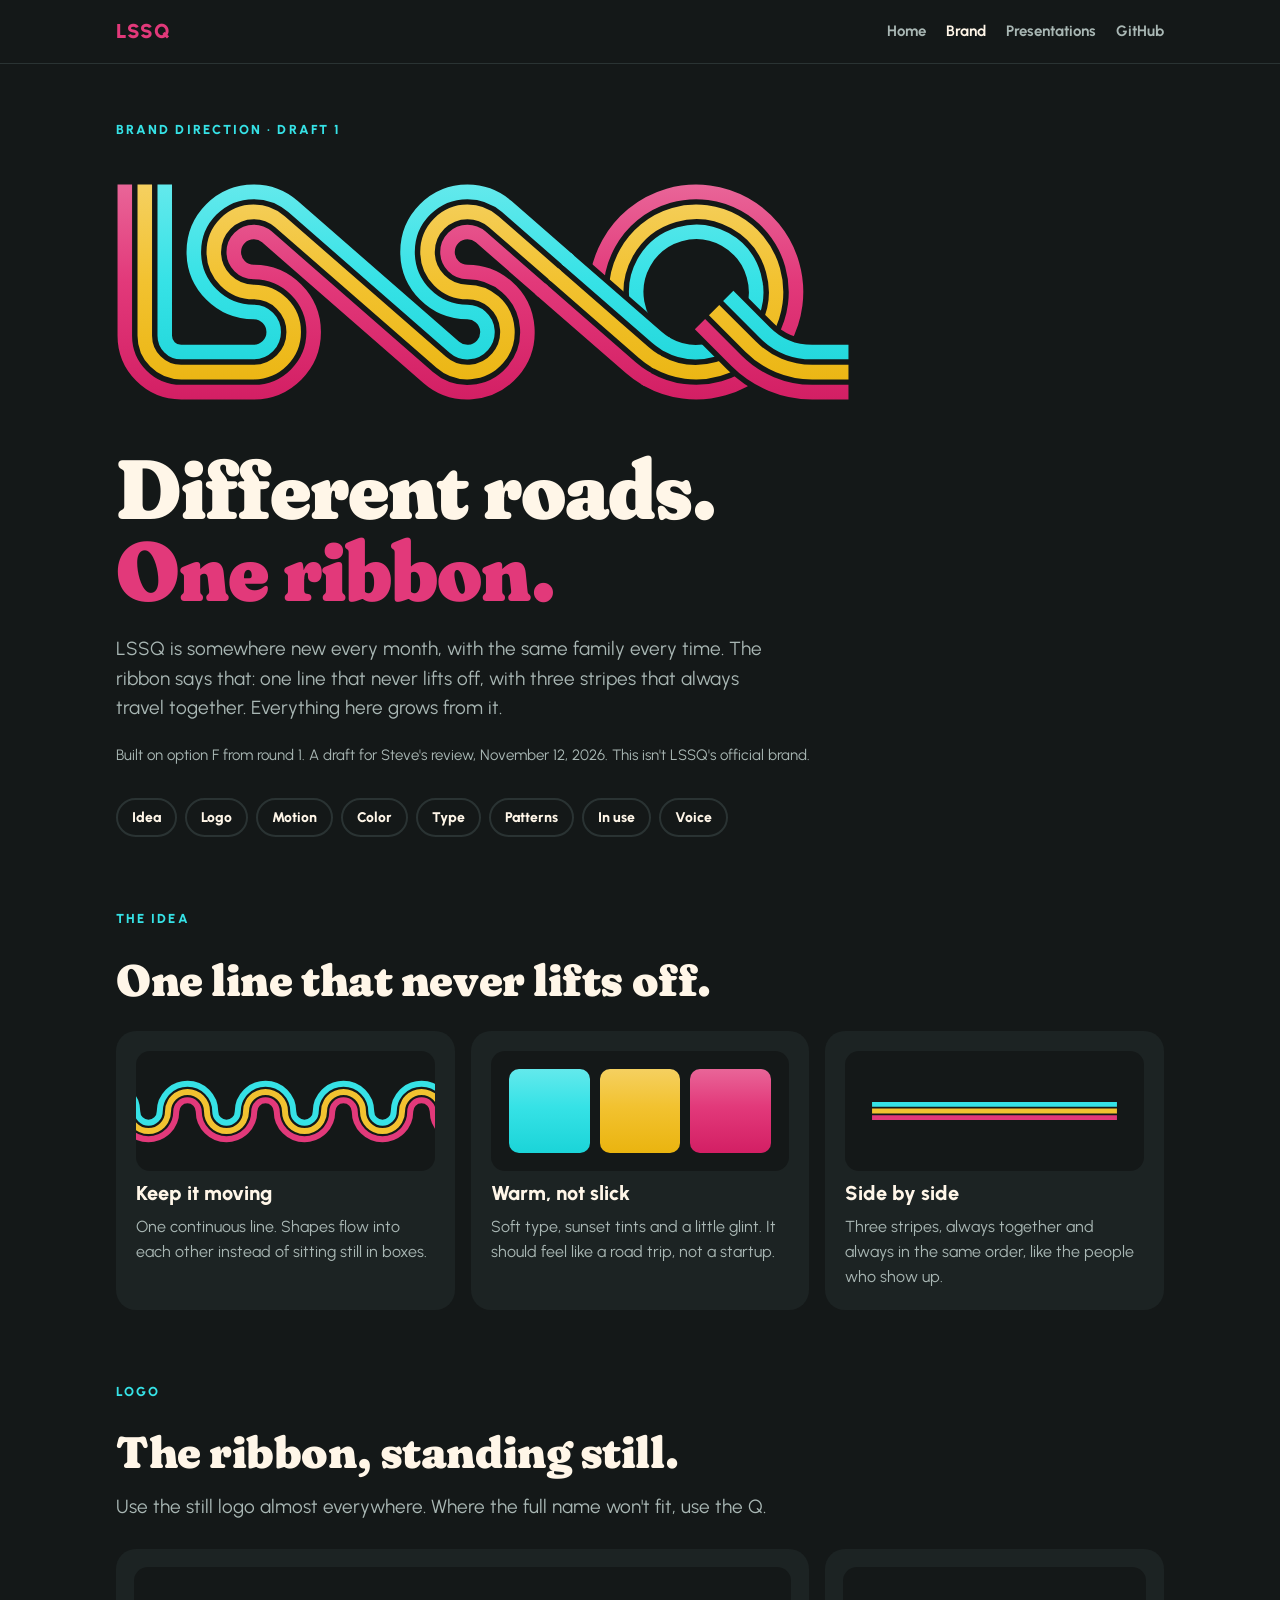
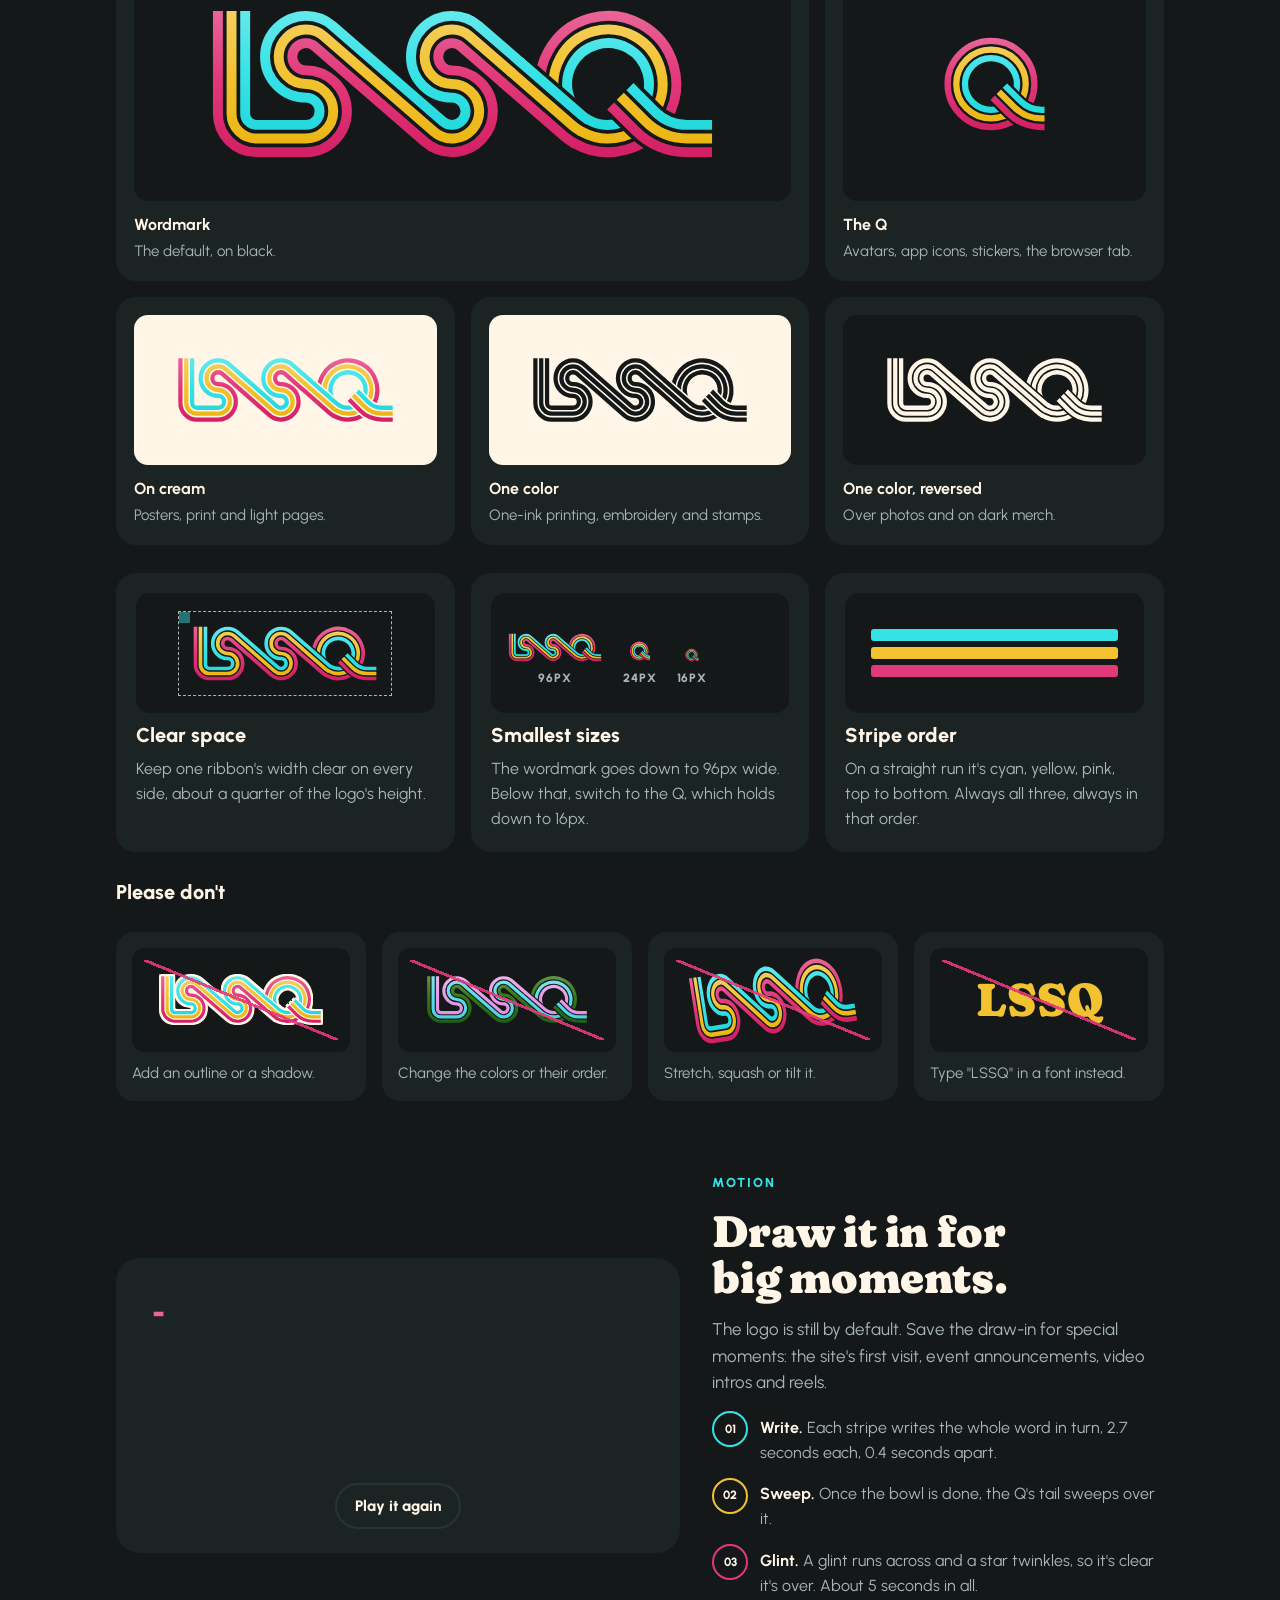
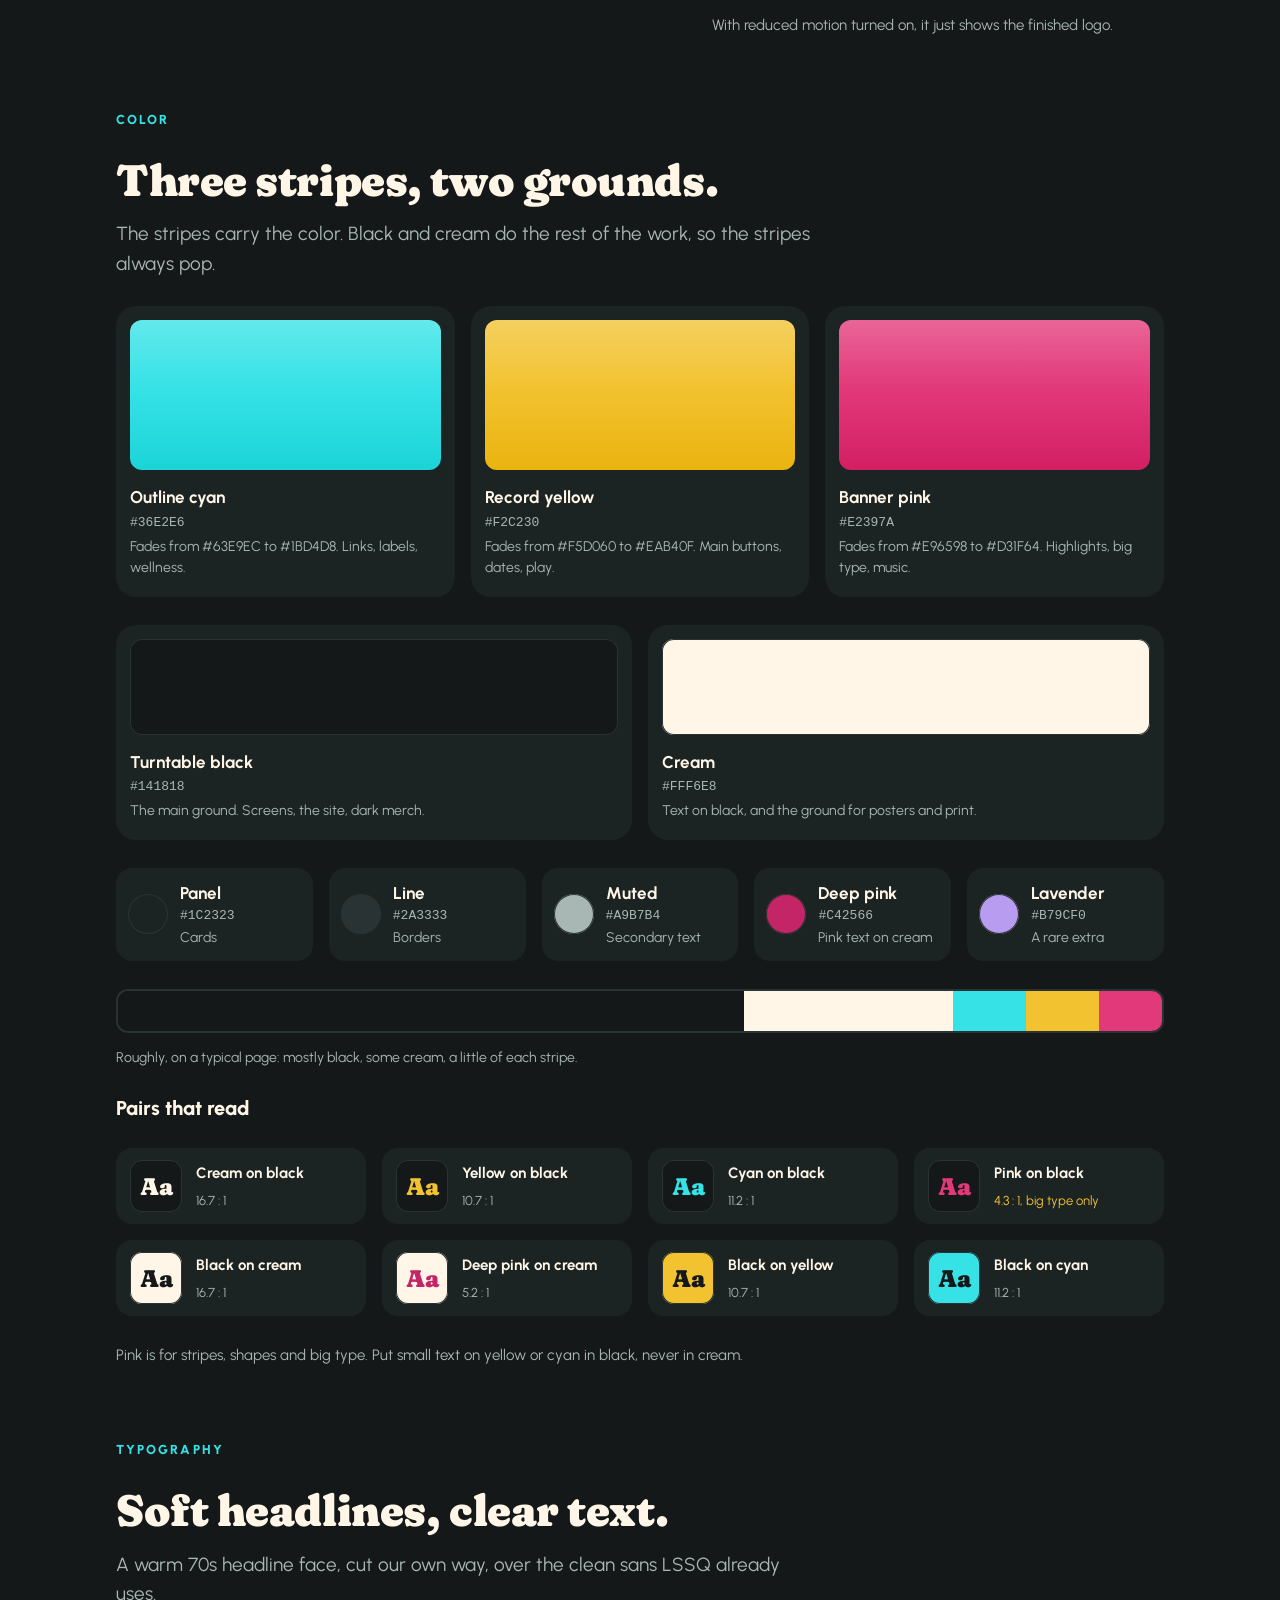
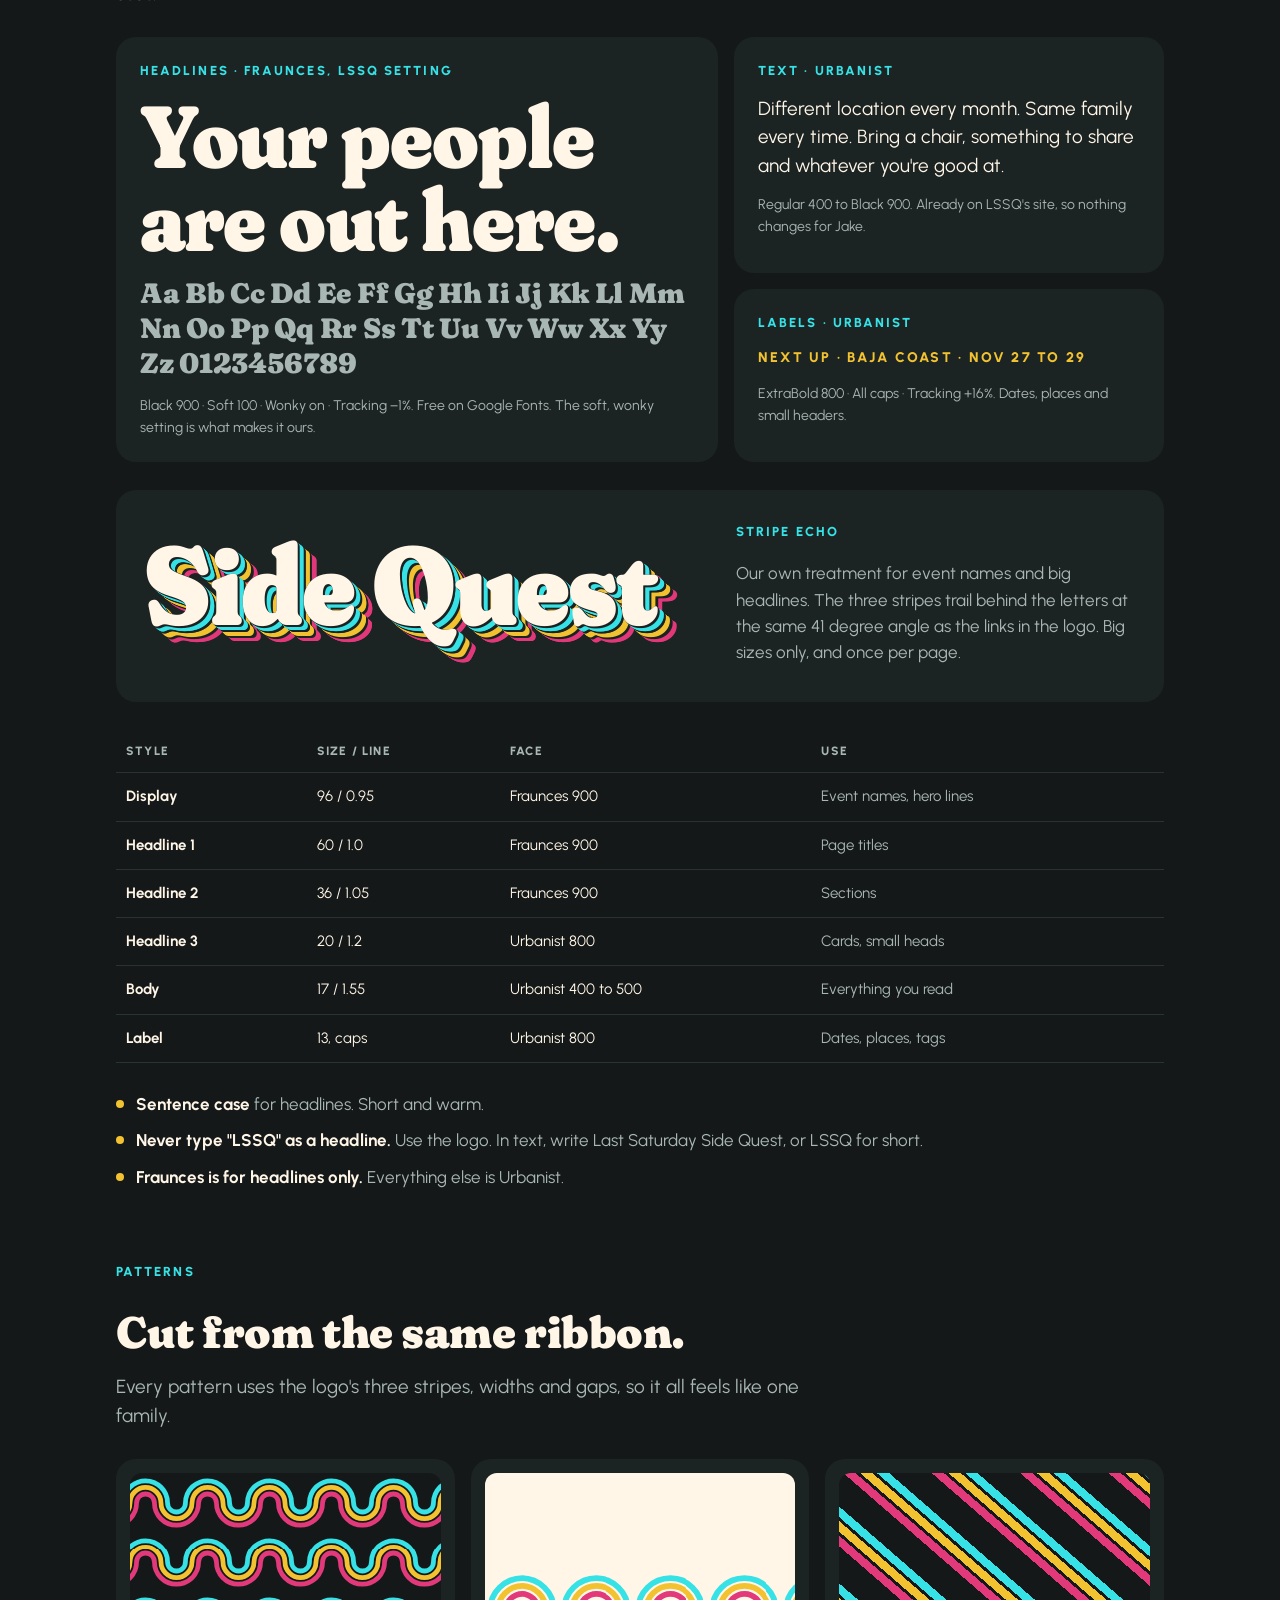
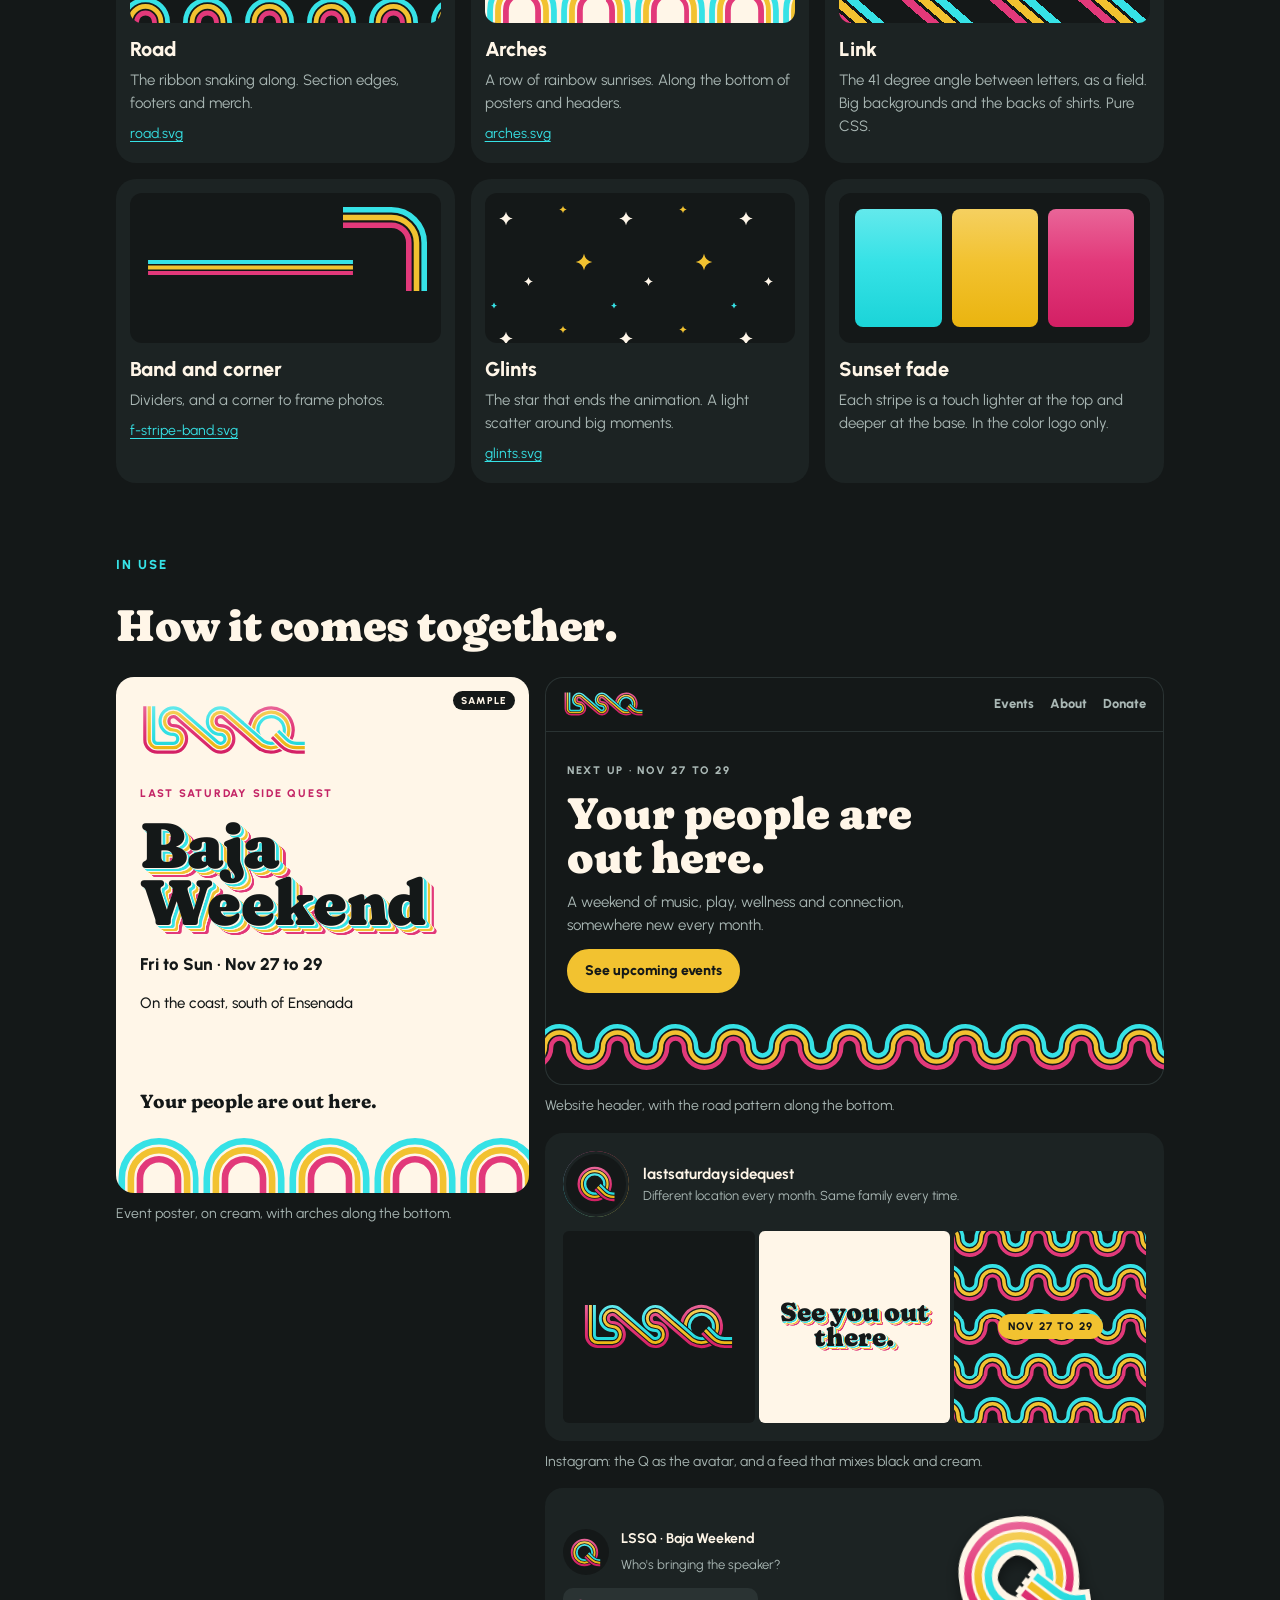
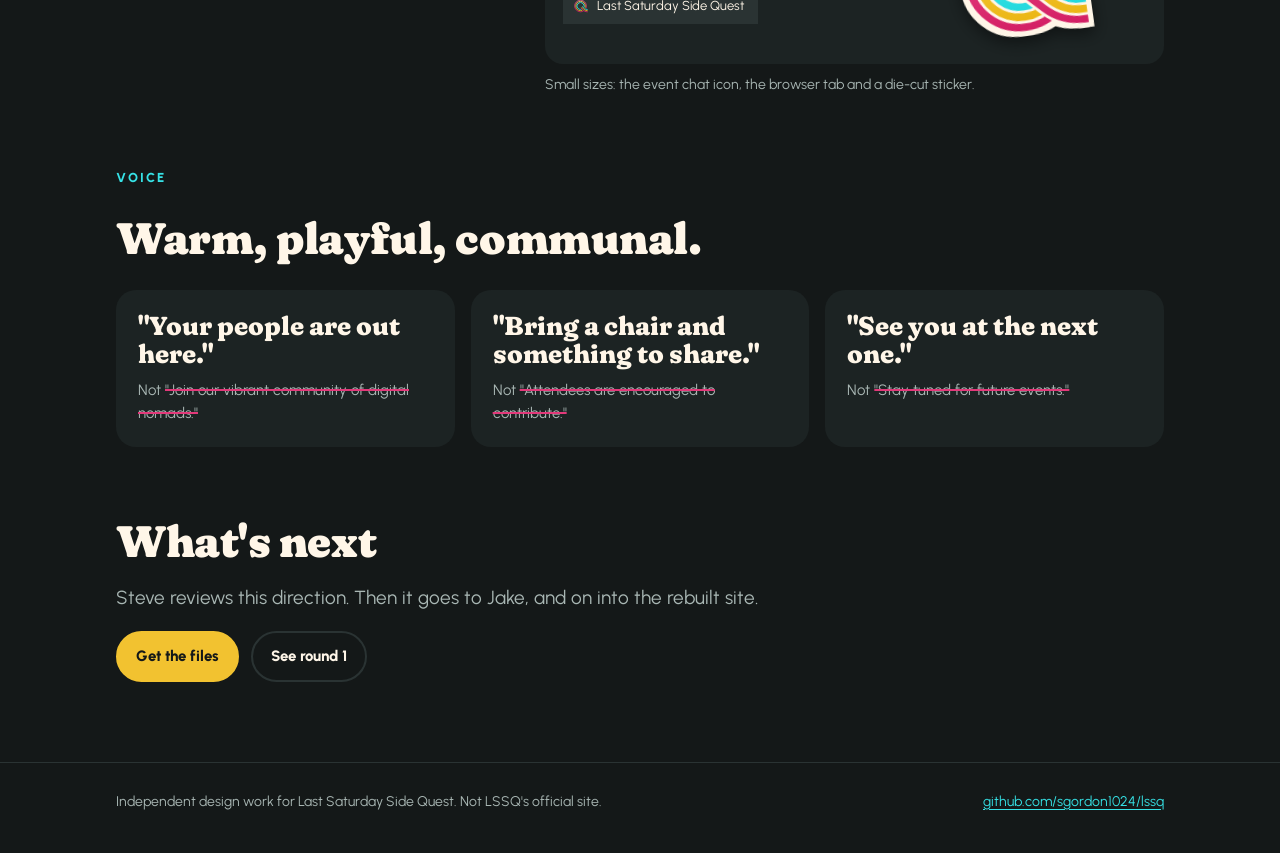
==== brand/index.html @ a6396632 "Add the brand direction page, built on the striped ribbon (F) Steve picked mark F. The new brand pag" ====
<!doctype html>
<html lang="en">
<head>
<meta charset="utf-8">
<meta name="viewport" content="width=device-width, initial-scale=1, viewport-fit=cover">
<title>Brand direction · LSSQ Workshop</title>
<meta name="description" content="The visual direction for Last Saturday Side Quest, built on the striped ribbon logo: logo, motion, color, type, patterns and voice.">
<link rel="icon" href="marks/f-q.svg" type="image/svg+xml">
<link rel="preconnect" href="https://fonts.googleapis.com">
<link rel="preconnect" href="https://fonts.gstatic.com" crossorigin>
<link rel="stylesheet" href="https://fonts.googleapis.com/css2?family=Fraunces:opsz,wght,SOFT,WONK@9..144,600..900,100,1&family=Urbanist:wght@400;500;700;800;900&display=swap">
<link rel="stylesheet" href="../assets/site.css">
<style>
/* Brand direction. Builds on site.css and adds the display face, Fraunces in its
   LSSQ setting (Black, Soft 100, Wonky on), plus page-only pieces. */
:root {
  --display: "Fraunces", "Cooper Black", Georgia, serif;
  --deep-pink: #C42566;
  --echo-gap: var(--ink);
}
.bp h1, .bp h2, .bp .display { font-family: var(--display); font-weight: 900; font-variation-settings: "SOFT" 100, "WONK" 1; letter-spacing: -.01em; }
.bp h1 { font-size: clamp(42px, 7.4vw, 84px); line-height: .98; }
.bp h2 { font-size: clamp(30px, 4.2vw, 44px); line-height: 1.04; }
.bp .section { gap: 28px; }
.bp .section > .lede { margin-top: -12px; }
figure { margin: 0; }
code { font: 500 13px/1.3 ui-monospace, "SF Mono", Menlo, monospace; color: var(--muted); }

/* The stripe echo: the three stripes trail behind the letters at the ribbon's
   41 degree link angle, with gaps in the ground color. */
.echo { text-shadow: 0.005em 0.004em 0 var(--echo-gap), 0.009em 0.008em 0 var(--echo-gap), 0.014em 0.012em 0 var(--echo-gap), 0.018em 0.016em 0 var(--echo-gap), 0.023em 0.020em 0 var(--cyan), 0.028em 0.024em 0 var(--cyan), 0.032em 0.028em 0 var(--cyan), 0.037em 0.032em 0 var(--cyan), 0.042em 0.036em 0 var(--cyan), 0.046em 0.040em 0 var(--cyan), 0.051em 0.044em 0 var(--cyan), 0.055em 0.048em 0 var(--cyan), 0.061em 0.053em 0 var(--echo-gap), 0.066em 0.057em 0 var(--echo-gap), 0.070em 0.061em 0 var(--echo-gap), 0.075em 0.065em 0 var(--echo-gap), 0.080em 0.070em 0 var(--sun), 0.085em 0.073em 0 var(--sun), 0.089em 0.077em 0 var(--sun), 0.094em 0.081em 0 var(--sun), 0.098em 0.085em 0 var(--sun), 0.103em 0.089em 0 var(--sun), 0.107em 0.093em 0 var(--sun), 0.112em 0.097em 0 var(--sun), 0.118em 0.102em 0 var(--echo-gap), 0.122em 0.106em 0 var(--echo-gap), 0.127em 0.110em 0 var(--echo-gap), 0.131em 0.114em 0 var(--echo-gap), 0.137em 0.119em 0 var(--pink), 0.141em 0.123em 0 var(--pink), 0.146em 0.127em 0 var(--pink), 0.150em 0.131em 0 var(--pink), 0.155em 0.134em 0 var(--pink), 0.159em 0.138em 0 var(--pink), 0.164em 0.142em 0 var(--pink), 0.168em 0.146em 0 var(--pink); }
.on-cream { --echo-gap: var(--cream); }

/* Hero */
.hero { display: grid; gap: 22px; }
.hero-mark { width: min(100%, 760px); height: auto; margin: 8px 0 12px -1.2%; }
.hero .lede { max-width: 60ch; }
.toc { display: flex; flex-wrap: wrap; gap: 8px; margin-top: 8px; }
.toc a { padding: 7px 14px; border-radius: 999px; border: 2px solid var(--ink-3); color: var(--cream); font-size: 14px; font-weight: 800; text-decoration: none; }
.toc a:hover { border-color: var(--muted); }

/* Shared tiles and cards */
.grid { display: grid; gap: 16px; margin: 0; padding: 0; list-style: none; }
.three { grid-template-columns: repeat(3, minmax(0, 1fr)); }
.card { display: grid; gap: 10px; align-content: start; padding: 20px; border-radius: 20px; background: var(--ink-2); }
.card p, .rule p { color: var(--muted); font-size: 16px; }
.art { height: 120px; border-radius: 14px; background: var(--ink); overflow: hidden; display: grid; place-items: center; }
.tile { display: grid; grid-template-rows: minmax(150px, 1fr) auto; gap: 12px; padding: 18px; border-radius: 20px; background: var(--ink-2); }
.tile .stage { border-radius: 14px; display: grid; place-items: center; padding: 22px; background: var(--ink); }
.tile.cream .stage { background: var(--cream); }
.tile figcaption { display: grid; gap: 2px; font-size: 15px; color: var(--muted); }
.tile figcaption b { color: var(--cream); font-size: 16px; }

/* The idea */
.road-art { background: var(--ink) url(patterns/road.svg) center / 78px auto repeat-x; }
.fade-art { background: var(--ink); grid-template-columns: repeat(3, 1fr); gap: 10px; padding: 18px; }
.fade-art i { height: 100%; width: 100%; border-radius: 10px; background: linear-gradient(var(--l), var(--c) 45%, var(--d)); }
.band-art img { width: 82%; }

/* Logo */
.logo-grid { display: grid; grid-template-columns: repeat(3, minmax(0, 1fr)); gap: 16px; }
.logo-grid .tile.big { grid-column: span 2; }
.logo-grid .tile .stage img { width: 86%; }
.logo-grid .tile .stage img.q { width: 46%; }
.logo-grid .tile.big .stage { padding: 34px; }
.logo-grid .tile.big .stage img { width: min(88%, 520px); }
.space-art { padding: 0 20px; }
.space-box { position: relative; padding: 11px; outline: 1.5px dashed var(--muted); outline-offset: 0; }
.space-box img { width: 190px; }
.space-box span { position: absolute; left: 0; top: 0; width: 11px; height: 11px; background: var(--cyan); opacity: .45; }
.sizes-art { display: flex; align-items: flex-end; gap: 20px; padding: 0 16px 26px; }
.sizes-art figure { display: grid; justify-items: center; gap: 6px; }
.sizes-art small, .donts small { font-size: 12px; font-weight: 800; letter-spacing: .08em; text-transform: uppercase; color: var(--muted); }
.order-art { grid-template-columns: 1fr; gap: 6px; padding: 22px 26px; place-items: stretch; align-content: center; }
.order-art i { height: 12px; border-radius: 3px; background: var(--c); }
.donts { grid-template-columns: repeat(4, minmax(0, 1fr)); }
.donts li { display: grid; gap: 10px; padding: 16px; border-radius: 18px; background: var(--ink-2); }
.donts .stage { position: relative; height: 104px; border-radius: 12px; background: var(--ink); display: grid; place-items: center; overflow: hidden; }
.donts .stage::after { content: ""; position: absolute; inset: 12px; background: linear-gradient(to top right, transparent calc(50% - 1.5px), var(--pink) calc(50% - 1.5px) calc(50% + 1.5px), transparent calc(50% + 1.5px)); opacity: .9; }
.donts img { width: 76%; }
.donts p { font-size: 15px; color: var(--muted); }
.d-outline { filter: drop-shadow(2px 0 0 var(--cream)) drop-shadow(-2px 0 0 var(--cream)) drop-shadow(0 2px 0 var(--cream)) drop-shadow(0 -2px 0 var(--cream)); }
.d-recolor { filter: hue-rotate(130deg) saturate(.7); }
.d-stretch { transform: rotate(-9deg) scale(1, 1.45); }
.d-type { font-family: var(--display); font-weight: 900; font-variation-settings: "SOFT" 100, "WONK" 1; font-size: 46px; line-height: 1; color: var(--sun); }

/* Motion */
.motion-grid { display: grid; grid-template-columns: minmax(0, 1.25fr) minmax(0, 1fr); gap: 32px; align-items: center; }
.motion-stage { position: relative; display: grid; place-items: center; gap: 18px; padding: 44px 28px 24px; border-radius: 24px; background: var(--ink-2); }
.motion-stage img { width: 100%; }
.motion-copy { display: grid; gap: 16px; }
.motion-copy > p:not(.label) { color: var(--muted); }
.beats { display: grid; gap: 12px; margin: 0; padding: 0; list-style: none; counter-reset: beat; }
.beats li { display: grid; grid-template-columns: 36px 1fr; gap: 12px; align-items: baseline; color: var(--muted); font-size: 16px; }
.beats li::before { counter-increment: beat; content: "0" counter(beat); display: grid; place-items: center; width: 32px; height: 32px; border-radius: 50%; border: 2px solid var(--c); color: var(--cream); font-size: 12px; font-weight: 800; }
.beats b { color: var(--cream); }
button.btn { background: none; font-family: inherit; cursor: pointer; }
button.btn:focus-visible { outline: 3px solid var(--sun); outline-offset: 3px; }

/* Color */
.stripes-sw { grid-template-columns: repeat(3, minmax(0, 1fr)); }
.stripes-sw li, .grounds li { display: grid; gap: 4px; padding: 14px 14px 18px; border-radius: 20px; background: var(--ink-2); }
.stripes-sw .chip { height: 150px; border-radius: 12px; background: linear-gradient(var(--l), var(--c) 45%, var(--d)); margin-bottom: 10px; }
.stripes-sw b, .grounds b, .support b { font-size: 17px; }
.stripes-sw small, .grounds small, .support small { color: var(--muted); font-size: 14px; }
.grounds { grid-template-columns: repeat(2, minmax(0, 1fr)); }
.grounds .chip { height: 96px; border-radius: 12px; background: var(--c); box-shadow: inset 0 0 0 1px var(--ink-3); margin-bottom: 10px; }
.support { grid-template-columns: repeat(5, minmax(0, 1fr)); }
.support li { display: grid; grid-template-columns: 40px 1fr; gap: 2px 12px; align-items: center; padding: 12px; border-radius: 16px; background: var(--ink-2); }
.support i { grid-row: span 3; width: 40px; height: 40px; border-radius: 50%; background: var(--c); box-shadow: inset 0 0 0 1px var(--ink-3); }
.balance { display: flex; height: 44px; border-radius: 12px; overflow: hidden; border: 2px solid var(--ink-3); }
.balance span { flex: var(--f); background: var(--c); }
.balance-key { display: flex; flex-wrap: wrap; gap: 6px 18px; margin: -14px 0 0; padding: 0; list-style: none; font-size: 14px; color: var(--muted); }
.pairs { grid-template-columns: repeat(4, minmax(0, 1fr)); }
.pairs li { display: grid; grid-template-columns: auto 1fr; gap: 2px 14px; align-items: center; padding: 12px 14px; border-radius: 16px; background: var(--ink-2); }
.pairs span { grid-row: span 2; display: grid; place-items: center; width: 52px; height: 52px; border-radius: 12px; background: var(--bg); color: var(--fg); font-family: var(--display); font-weight: 900; font-variation-settings: "SOFT" 100, "WONK" 1; font-size: 24px; box-shadow: inset 0 0 0 1px var(--ink-3); }
.pairs b { font-size: 15px; }
.pairs small { font-size: 13px; color: var(--muted); font-variant-numeric: tabular-nums; }
.pairs .big-only small { color: var(--sun); }

/* Type */
.type-grid { display: grid; grid-template-columns: minmax(0, 1.4fr) minmax(0, 1fr); gap: 16px; }
.spec { display: grid; gap: 14px; align-content: start; padding: 24px; border-radius: 20px; background: var(--ink-2); }
.spec.display-spec { grid-row: span 2; }
.spec-name { font-size: 13px; font-weight: 800; letter-spacing: .16em; text-transform: uppercase; color: var(--cyan); }
.spec-meta { font-size: 14px; color: var(--muted); }
.d-sample { font-size: clamp(48px, 7vw, 88px); line-height: .95; }
.d-alpha { font-size: 28px; line-height: 1.25; color: var(--muted); overflow-wrap: anywhere; }
.t-sample { font-size: 19px; line-height: 1.5; }
.l-sample { font-size: 14px; font-weight: 800; letter-spacing: .16em; text-transform: uppercase; color: var(--sun); }
.echo-block { display: grid; grid-template-columns: minmax(0, 1.4fr) minmax(0, 1fr); gap: 24px 32px; align-items: center; padding: 32px 28px 36px; border-radius: 20px; background: var(--ink-2); --echo-gap: var(--ink-2); }
.echo-block .echo { font-size: clamp(56px, 9vw, 112px); line-height: .9; padding-bottom: .15em; }
.echo-block p:last-child { color: var(--muted); }
.scale { width: 100%; border-collapse: collapse; font-size: 15px; }
.scale th, .scale td { padding: 12px 10px; border-bottom: 1px solid var(--ink-3); text-align: left; vertical-align: baseline; }
.scale th { font-size: 12px; font-weight: 800; letter-spacing: .1em; text-transform: uppercase; color: var(--muted); }
.scale td:last-child { color: var(--muted); }
.scale .s { white-space: nowrap; }
.type-rules { display: grid; gap: 10px; margin: 0; padding: 0; list-style: none; }
.type-rules li { display: flex; gap: 12px; color: var(--muted); }
.type-rules li::before { content: ""; flex: none; width: 8px; height: 8px; margin-top: 9px; border-radius: 50%; background: var(--sun); }
.type-rules b { color: var(--cream); }

/* Patterns */
.patterns { grid-template-columns: repeat(3, minmax(0, 1fr)); }
.patterns li { display: grid; gap: 8px; align-content: start; padding: 14px 14px 18px; border-radius: 20px; background: var(--ink-2); }
.patterns p { font-size: 15px; color: var(--muted); }
.patterns a { font-size: 14px; }
.pat { height: 150px; border-radius: 12px; background-color: var(--ink); margin-bottom: 6px; }
.p-road { background-image: url(patterns/road.svg); background-size: 62px auto; }
.p-arches { background: var(--cream) url(patterns/arches.svg) left bottom / auto 52px repeat-x; }
.p-link { background-image: repeating-linear-gradient(41deg, var(--pink) 0 8px, transparent 8px 11px, var(--sun) 11px 19px, transparent 19px 22px, var(--cyan) 22px 30px, transparent 30px 58px); }
.p-band { display: grid; align-content: center; gap: 0; padding: 0 0 0 18px; background: var(--ink) url(marks/f-stripe-corner.svg) right 14px top 14px / 84px no-repeat; }
.p-band img { width: 70%; }
.p-glints { background-image: url(patterns/glints.svg); background-size: 120px; }
.p-fade { display: grid; grid-template-columns: repeat(3, 1fr); gap: 10px; padding: 16px; }
.p-fade i { border-radius: 8px; background: linear-gradient(var(--l), var(--c) 45%, var(--d)); }

/* In use */
.mocks { display: grid; grid-template-columns: minmax(0, 1fr) minmax(0, 1.5fr); gap: 16px; }
.mock { display: grid; gap: 10px; align-content: start; }
.mock figcaption { font-size: 14px; color: var(--muted); }
.mock-stack { display: grid; gap: 16px; align-content: start; }

.poster { position: relative; aspect-ratio: 4 / 5; padding: 26px 24px; border-radius: 18px; overflow: hidden; color: var(--ink); background: var(--cream) url(patterns/arches.svg) left bottom / auto 60px repeat-x; display: grid; align-content: start; gap: 14px; }
.poster .pm { width: 46%; }
.poster .pk { font-size: 11px; font-weight: 800; letter-spacing: .16em; text-transform: uppercase; color: var(--deep-pink); margin-top: 14px; }
.poster .pt { font-size: clamp(44px, 6vw, 64px); line-height: .9; padding-bottom: .1em; }
.poster .pd { font-size: 17px; font-weight: 800; }
.poster .pl { font-size: 15px; font-weight: 500; }
.poster .ps { position: absolute; left: 24px; bottom: 76px; font-family: var(--display); font-weight: 700; font-variation-settings: "SOFT" 100, "WONK" 1; font-size: 19px; }
.sample { position: absolute; top: 14px; right: 14px; padding: 2px 8px; border-radius: 999px; background: var(--ink); color: var(--cream); font-size: 10px; font-weight: 800; letter-spacing: .1em; text-transform: uppercase; }

.site-mock { border-radius: 18px; overflow: hidden; background: var(--ink); box-shadow: inset 0 0 0 1px var(--ink-3); }
.sm-bar { display: flex; align-items: center; justify-content: space-between; gap: 12px; padding: 14px 18px; border-bottom: 1px solid var(--ink-3); }
.sm-bar img { height: 26px; width: auto; }
.sm-bar ul { display: flex; gap: 16px; margin: 0; padding: 0; list-style: none; font-size: 13px; font-weight: 800; color: var(--muted); }
.sm-hero { display: grid; gap: 12px; padding: 30px 22px 92px; background: url(patterns/road.svg) left bottom 10px / 58px auto repeat-x; }
.sm-hero .label { font-size: 11px; }
.sm-hero h3 { font-family: var(--display); font-weight: 900; font-variation-settings: "SOFT" 100, "WONK" 1; font-size: clamp(30px, 4vw, 44px); line-height: 1; max-width: 12ch; }
.sm-hero p { color: var(--muted); font-size: 15px; max-width: 40ch; }
.sm-hero .btn { justify-self: start; padding: 9px 16px; font-size: 14px; pointer-events: none; }

.ig { display: grid; gap: 14px; padding: 18px; border-radius: 18px; background: var(--ink-2); }
.ig-head { display: flex; align-items: center; gap: 14px; }
.ig-avatar { flex: none; width: 66px; height: 66px; border-radius: 50%; padding: 3px; background: conic-gradient(var(--pink), var(--sun), var(--cyan), var(--pink)); }
.ig-avatar span { display: grid; place-items: center; width: 100%; height: 100%; border-radius: 50%; background: var(--ink); box-shadow: 0 0 0 3px var(--ink-2); }
.ig-avatar img { width: 74%; }
.ig-head b { display: block; font-size: 15px; }
.ig-head small { display: block; color: var(--muted); font-size: 13px; line-height: 1.35; }
.ig-posts { display: grid; grid-template-columns: repeat(3, minmax(0, 1fr)); gap: 4px; }
.ig-posts > div { aspect-ratio: 1; border-radius: 6px; overflow: hidden; display: grid; place-items: center; }
.post-1 { background: var(--ink); }
.post-1 img { width: 80%; }
.post-2 { background: var(--cream); color: var(--ink); --echo-gap: var(--cream); padding: 10px; }
.post-2 p { font-family: var(--display); font-weight: 900; font-variation-settings: "SOFT" 100, "WONK" 1; font-size: clamp(18px, 2.6vw, 26px); line-height: .95; text-align: center; padding-bottom: .15em; }
.post-3 { background: var(--ink) url(patterns/road.svg) center / 46px auto; }
.post-3 span { white-space: nowrap; padding: 4px 10px; border-radius: 999px; background: var(--sun); color: var(--ink); font-size: 11px; font-weight: 800; letter-spacing: .1em; text-transform: uppercase; }

.smalls { display: grid; grid-template-columns: minmax(0, 1.3fr) minmax(0, 1fr); gap: 16px; padding: 18px; border-radius: 18px; background: var(--ink-2); align-items: center; }
.chat { display: grid; gap: 12px; }
.chat-row { display: flex; align-items: center; gap: 12px; }
.chat-icon { flex: none; width: 46px; height: 46px; border-radius: 50%; background: var(--ink); display: grid; place-items: center; }
.chat-icon img { width: 76%; }
.chat-row b { display: block; font-size: 14px; }
.chat-row small { color: var(--muted); font-size: 13px; }
.tab { display: inline-flex; align-items: center; gap: 8px; justify-self: start; max-width: 100%; padding: 8px 14px 8px 10px; border-radius: 10px 10px 0 0; background: var(--ink-3); font-size: 13px; white-space: nowrap; overflow: hidden; }
.tab img { flex: none; width: 16px; height: 16px; }
.sticker { justify-self: center; width: min(140px, 100%); transform: rotate(-8deg); filter: drop-shadow(5px 0 0 var(--cream)) drop-shadow(-5px 0 0 var(--cream)) drop-shadow(0 5px 0 var(--cream)) drop-shadow(0 -5px 0 var(--cream)) drop-shadow(0 6px 8px rgba(0, 0, 0, .45)); }

/* Voice */
.voice { grid-template-columns: repeat(3, minmax(0, 1fr)); }
.voice li { display: grid; gap: 10px; align-content: start; padding: 22px; border-radius: 20px; background: var(--ink-2); }
.voice .say { font-family: var(--display); font-weight: 800; font-variation-settings: "SOFT" 100, "WONK" 1; font-size: 26px; line-height: 1.1; }
.voice .not { font-size: 15px; color: var(--muted); }
.voice .not s { text-decoration-color: var(--pink); text-decoration-thickness: 2px; }

@media (max-width: 900px) {
  .three, .patterns, .voice, .stripes-sw { grid-template-columns: repeat(2, minmax(0, 1fr)); }
  .logo-grid { grid-template-columns: repeat(2, minmax(0, 1fr)); }
  .support { grid-template-columns: repeat(3, minmax(0, 1fr)); }
  .pairs, .donts { grid-template-columns: repeat(2, minmax(0, 1fr)); }
  .motion-grid, .type-grid, .echo-block, .mocks { grid-template-columns: 1fr; }
  .spec.display-spec { grid-row: auto; }
}
@media (max-width: 600px) {
  .three, .patterns, .voice, .stripes-sw, .logo-grid, .grounds, .support, .pairs, .smalls { grid-template-columns: 1fr; }
  .logo-grid .tile.big { grid-column: auto; }
  .donts { grid-template-columns: repeat(2, minmax(0, 1fr)); }
  .donts li { padding: 12px; }
  .scale .hide-sm { display: none; }
  .post-3 span { padding: 3px 7px; font-size: 9px; letter-spacing: .06em; }
}
</style>
</head>
<body>
<header class="top">
  <div class="top-inner">
    <a class="brand" href="../"><span>LSSQ</span></a>
    <ul class="nav">
      <li><a href="../">Home</a></li>
      <li><a href="./" aria-current="page">Brand</a></li>
      <li><a href="../presentations/">Presentations</a></li>
      <li><a href="https://github.com/sgordon1024/lssq">GitHub</a></li>
    </ul>
  </div>
</header>

<main class="wrap bp">
  <section class="hero" aria-labelledby="top-title">
    <p class="kicker">Brand direction · Draft 1</p>
    <img class="hero-mark" src="marks/f-stripes.svg" width="760" height="243" alt="The LSSQ logo: the letters LSSQ written in one unbroken ribbon of cyan, yellow and pink stripes">
    <h1 id="top-title">Different roads. <em>One ribbon.</em></h1>
    <p class="lede">LSSQ is somewhere new every month, with the same family every time. The ribbon says that: one line that never lifts off, with three stripes that always travel together. Everything here grows from it.</p>
    <p class="note">Built on option F from round 1. A draft for Steve's review, November 12, 2026. This isn't LSSQ's official brand.</p>
    <nav class="toc" aria-label="On this page">
      <a href="#idea">Idea</a><a href="#logo">Logo</a><a href="#motion">Motion</a><a href="#color">Color</a><a href="#type">Type</a><a href="#patterns">Patterns</a><a href="#in-use">In use</a><a href="#voice">Voice</a>
    </nav>
  </section>

  <section class="section" id="idea" aria-labelledby="idea-title">
    <p class="label">The idea</p>
    <h2 id="idea-title">One line that never lifts off.</h2>
    <ul class="grid three">
      <li class="card"><div class="art road-art" aria-hidden="true"></div><h3>Keep it moving</h3><p>One continuous line. Shapes flow into each other instead of sitting still in boxes.</p></li>
      <li class="card"><div class="art fade-art" aria-hidden="true"><i style="--l:#63E9EC;--c:#36E2E6;--d:#1BD4D8"></i><i style="--l:#F5D060;--c:#F2C230;--d:#EAB40F"></i><i style="--l:#E96598;--c:#E2397A;--d:#D31F64"></i></div><h3>Warm, not slick</h3><p>Soft type, sunset tints and a little glint. It should feel like a road trip, not a startup.</p></li>
      <li class="card"><div class="art band-art" aria-hidden="true"><img src="marks/f-stripe-band.svg" alt=""></div><h3>Side by side</h3><p>Three stripes, always together and always in the same order, like the people who show up.</p></li>
    </ul>
  </section>

  <section class="section" id="logo" aria-labelledby="logo-title">
    <p class="label">Logo</p>
    <h2 id="logo-title">The ribbon, standing still.</h2>
    <p class="lede">Use the still logo almost everywhere. Where the full name won't fit, use the Q.</p>
    <div class="logo-grid">
      <figure class="tile big"><div class="stage"><img src="marks/f-stripes.svg" alt="The color logo on black"></div><figcaption><b>Wordmark</b>The default, on black.</figcaption></figure>
      <figure class="tile"><div class="stage"><img class="q" src="marks/f-q.svg" alt="The Q on its own, in color"></div><figcaption><b>The Q</b>Avatars, app icons, stickers, the browser tab.</figcaption></figure>
      <figure class="tile cream"><div class="stage"><img src="marks/f-stripes.svg" alt="The color logo on cream"></div><figcaption><b>On cream</b>Posters, print and light pages.</figcaption></figure>
      <figure class="tile cream"><div class="stage"><img src="marks/f-stripes-mono.svg" alt="The logo in black only"></div><figcaption><b>One color</b>One-ink printing, embroidery and stamps.</figcaption></figure>
      <figure class="tile"><div class="stage"><img src="marks/f-stripes-cream.svg" alt="The logo in cream only, on black"></div><figcaption><b>One color, reversed</b>Over photos and on dark merch.</figcaption></figure>
    </div>
    <div class="grid three">
      <div class="card rule"><div class="art space-art" aria-hidden="true"><div class="space-box"><span></span><img src="marks/f-stripes.svg" alt=""></div></div><h3>Clear space</h3><p>Keep one ribbon's width clear on every side, about a quarter of the logo's height.</p></div>
      <div class="card rule"><div class="art sizes-art" aria-hidden="true"><figure><img src="marks/f-stripes.svg" alt="" style="width:96px"><small>96px</small></figure><figure><img src="marks/f-q.svg" alt="" style="width:24px"><small>24px</small></figure><figure><img src="marks/f-q.svg" alt="" style="width:16px"><small>16px</small></figure></div><h3>Smallest sizes</h3><p>The wordmark goes down to 96px wide. Below that, switch to the Q, which holds down to 16px.</p></div>
      <div class="card rule"><div class="art order-art" aria-hidden="true"><i style="--c:var(--cyan)"></i><i style="--c:var(--sun)"></i><i style="--c:var(--pink)"></i></div><h3>Stripe order</h3><p>On a straight run it's cyan, yellow, pink, top to bottom. Always all three, always in that order.</p></div>
    </div>
    <h3>Please don't</h3>
    <ul class="grid donts">
      <li><div class="stage"><img class="d-outline" src="marks/f-stripes.svg" alt="The logo with a cream outline added"></div><p>Add an outline or a shadow.</p></li>
      <li><div class="stage"><img class="d-recolor" src="marks/f-stripes.svg" alt="The logo in the wrong colors"></div><p>Change the colors or their order.</p></li>
      <li><div class="stage"><img class="d-stretch" src="marks/f-stripes.svg" alt="The logo stretched and tilted"></div><p>Stretch, squash or tilt it.</p></li>
      <li><div class="stage"><span class="d-type" role="img" aria-label="LSSQ typed out in a font">LSSQ</span></div><p>Type "LSSQ" in a font instead.</p></li>
    </ul>
  </section>

  <section class="section" id="motion" aria-labelledby="motion-title">
    <div class="motion-grid">
      <div class="motion-stage">
        <img id="anim" src="marks/f-stripes-animated.svg" alt="The logo drawing itself in, one stripe at a time, then a glint runs across it">
        <button type="button" class="btn" id="replay">Play it again</button>
      </div>
      <div class="motion-copy">
        <p class="label">Motion</p>
        <h2 id="motion-title">Draw it in for big moments.</h2>
        <p>The logo is still by default. Save the draw-in for special moments: the site's first visit, event announcements, video intros and reels.</p>
        <ol class="beats">
          <li style="--c:var(--cyan)"><span><b>Write.</b> Each stripe writes the whole word in turn, 2.7 seconds each, 0.4 seconds apart.</span></li>
          <li style="--c:var(--sun)"><span><b>Sweep.</b> Once the bowl is done, the Q's tail sweeps over it.</span></li>
          <li style="--c:var(--pink)"><span><b>Glint.</b> A glint runs across and a star twinkles, so it's clear it's over. About 5 seconds in all.</span></li>
        </ol>
        <p class="note">With reduced motion turned on, it just shows the finished logo.</p>
      </div>
    </div>
  </section>

  <section class="section" id="color" aria-labelledby="color-title">
    <p class="label">Color</p>
    <h2 id="color-title">Three stripes, two grounds.</h2>
    <p class="lede">The stripes carry the color. Black and cream do the rest of the work, so the stripes always pop.</p>
    <ul class="grid stripes-sw">
      <li style="--l:#63E9EC;--c:#36E2E6;--d:#1BD4D8"><span class="chip"></span><b>Outline cyan</b><code>#36E2E6</code><small>Fades from #63E9EC to #1BD4D8. Links, labels, wellness.</small></li>
      <li style="--l:#F5D060;--c:#F2C230;--d:#EAB40F"><span class="chip"></span><b>Record yellow</b><code>#F2C230</code><small>Fades from #F5D060 to #EAB40F. Main buttons, dates, play.</small></li>
      <li style="--l:#E96598;--c:#E2397A;--d:#D31F64"><span class="chip"></span><b>Banner pink</b><code>#E2397A</code><small>Fades from #E96598 to #D31F64. Highlights, big type, music.</small></li>
    </ul>
    <ul class="grid grounds">
      <li style="--c:#141818"><span class="chip"></span><b>Turntable black</b><code>#141818</code><small>The main ground. Screens, the site, dark merch.</small></li>
      <li style="--c:#FFF6E8"><span class="chip"></span><b>Cream</b><code>#FFF6E8</code><small>Text on black, and the ground for posters and print.</small></li>
    </ul>
    <ul class="grid support">
      <li style="--c:#1c2323"><i></i><b>Panel</b><code>#1C2323</code><small>Cards</small></li>
      <li style="--c:#2a3333"><i></i><b>Line</b><code>#2A3333</code><small>Borders</small></li>
      <li style="--c:#a9b7b4"><i></i><b>Muted</b><code>#A9B7B4</code><small>Secondary text</small></li>
      <li style="--c:#C42566"><i></i><b>Deep pink</b><code>#C42566</code><small>Pink text on cream</small></li>
      <li style="--c:#B79CF0"><i></i><b>Lavender</b><code>#B79CF0</code><small>A rare extra</small></li>
    </ul>
    <div class="balance" role="img" aria-label="Rough balance on a typical page: about 60 percent black, 20 percent cream, then about 7 percent each of cyan and yellow and 6 percent pink">
      <span style="--f:60;--c:#141818"></span><span style="--f:20;--c:#FFF6E8"></span><span style="--f:7;--c:#36E2E6"></span><span style="--f:7;--c:#F2C230"></span><span style="--f:6;--c:#E2397A"></span>
    </div>
    <ul class="balance-key" aria-hidden="true"><li>Roughly, on a typical page: mostly black, some cream, a little of each stripe.</li></ul>
    <h3>Pairs that read</h3>
    <ul class="grid pairs">
      <li style="--bg:#141818;--fg:#FFF6E8"><span>Aa</span><b>Cream on black</b><small>16.7 : 1</small></li>
      <li style="--bg:#141818;--fg:#F2C230"><span>Aa</span><b>Yellow on black</b><small>10.7 : 1</small></li>
      <li style="--bg:#141818;--fg:#36E2E6"><span>Aa</span><b>Cyan on black</b><small>11.2 : 1</small></li>
      <li class="big-only" style="--bg:#141818;--fg:#E2397A"><span>Aa</span><b>Pink on black</b><small>4.3 : 1, big type only</small></li>
      <li style="--bg:#FFF6E8;--fg:#141818"><span>Aa</span><b>Black on cream</b><small>16.7 : 1</small></li>
      <li style="--bg:#FFF6E8;--fg:#C42566"><span>Aa</span><b>Deep pink on cream</b><small>5.2 : 1</small></li>
      <li style="--bg:#F2C230;--fg:#141818"><span>Aa</span><b>Black on yellow</b><small>10.7 : 1</small></li>
      <li style="--bg:#36E2E6;--fg:#141818"><span>Aa</span><b>Black on cyan</b><small>11.2 : 1</small></li>
    </ul>
    <p class="note">Pink is for stripes, shapes and big type. Put small text on yellow or cyan in black, never in cream.</p>
  </section>

  <section class="section" id="type" aria-labelledby="type-title">
    <p class="label">Typography</p>
    <h2 id="type-title">Soft headlines, clear text.</h2>
    <p class="lede">A warm 70s headline face, cut our own way, over the clean sans LSSQ already uses.</p>
    <div class="type-grid">
      <div class="spec display-spec">
        <p class="spec-name">Headlines · Fraunces, LSSQ setting</p>
        <p class="display d-sample">Your people are out here.</p>
        <p class="display d-alpha">Aa Bb Cc Dd Ee Ff Gg Hh Ii Jj Kk Ll Mm Nn Oo Pp Qq Rr Ss Tt Uu Vv Ww Xx Yy Zz 0123456789</p>
        <p class="spec-meta">Black 900 · Soft 100 · Wonky on · Tracking −1%. Free on Google Fonts. The soft, wonky setting is what makes it ours.</p>
      </div>
      <div class="spec">
        <p class="spec-name">Text · Urbanist</p>
        <p class="t-sample">Different location every month. Same family every time. Bring a chair, something to share and whatever you're good at.</p>
        <p class="spec-meta">Regular 400 to Black 900. Already on LSSQ's site, so nothing changes for Jake.</p>
      </div>
      <div class="spec">
        <p class="spec-name">Labels · Urbanist</p>
        <p class="l-sample">Next up · Baja coast · Nov 27 to 29</p>
        <p class="spec-meta">ExtraBold 800 · All caps · Tracking +16%. Dates, places and small headers.</p>
      </div>
    </div>
    <div class="echo-block">
      <p class="display echo">Side Quest</p>
      <div class="intro">
        <p class="spec-name">Stripe echo</p>
        <p>Our own treatment for event names and big headlines. The three stripes trail behind the letters at the same 41 degree angle as the links in the logo. Big sizes only, and once per page.</p>
      </div>
    </div>
    <table class="scale">
      <thead><tr><th>Style</th><th class="s">Size / line</th><th class="hide-sm">Face</th><th>Use</th></tr></thead>
      <tbody>
        <tr><td><b>Display</b></td><td class="s">96 / 0.95</td><td class="hide-sm">Fraunces 900</td><td>Event names, hero lines</td></tr>
        <tr><td><b>Headline 1</b></td><td class="s">60 / 1.0</td><td class="hide-sm">Fraunces 900</td><td>Page titles</td></tr>
        <tr><td><b>Headline 2</b></td><td class="s">36 / 1.05</td><td class="hide-sm">Fraunces 900</td><td>Sections</td></tr>
        <tr><td><b>Headline 3</b></td><td class="s">20 / 1.2</td><td class="hide-sm">Urbanist 800</td><td>Cards, small heads</td></tr>
        <tr><td><b>Body</b></td><td class="s">17 / 1.55</td><td class="hide-sm">Urbanist 400 to 500</td><td>Everything you read</td></tr>
        <tr><td><b>Label</b></td><td class="s">13, caps</td><td class="hide-sm">Urbanist 800</td><td>Dates, places, tags</td></tr>
      </tbody>
    </table>
    <ul class="type-rules">
      <li><span><b>Sentence case</b> for headlines. Short and warm.</span></li>
      <li><span><b>Never type "LSSQ" as a headline.</b> Use the logo. In text, write Last Saturday Side Quest, or LSSQ for short.</span></li>
      <li><span><b>Fraunces is for headlines only.</b> Everything else is Urbanist.</span></li>
    </ul>
  </section>

  <section class="section" id="patterns" aria-labelledby="patterns-title">
    <p class="label">Patterns</p>
    <h2 id="patterns-title">Cut from the same ribbon.</h2>
    <p class="lede">Every pattern uses the logo's three stripes, widths and gaps, so it all feels like one family.</p>
    <ul class="grid patterns">
      <li><span class="pat p-road" aria-hidden="true"></span><h3>Road</h3><p>The ribbon snaking along. Section edges, footers and merch.</p><a href="patterns/road.svg">road.svg</a></li>
      <li><span class="pat p-arches" aria-hidden="true"></span><h3>Arches</h3><p>A row of rainbow sunrises. Along the bottom of posters and headers.</p><a href="patterns/arches.svg">arches.svg</a></li>
      <li><span class="pat p-link" aria-hidden="true"></span><h3>Link</h3><p>The 41 degree angle between letters, as a field. Big backgrounds and the backs of shirts. Pure CSS.</p></li>
      <li><span class="pat p-band" aria-hidden="true"><img src="marks/f-stripe-band.svg" alt=""></span><h3>Band and corner</h3><p>Dividers, and a corner to frame photos.</p><a href="marks/f-stripe-band.svg">f-stripe-band.svg</a></li>
      <li><span class="pat p-glints" aria-hidden="true"></span><h3>Glints</h3><p>The star that ends the animation. A light scatter around big moments.</p><a href="patterns/glints.svg">glints.svg</a></li>
      <li><span class="pat p-fade" aria-hidden="true"><i style="--l:#63E9EC;--c:#36E2E6;--d:#1BD4D8"></i><i style="--l:#F5D060;--c:#F2C230;--d:#EAB40F"></i><i style="--l:#E96598;--c:#E2397A;--d:#D31F64"></i></span><h3>Sunset fade</h3><p>Each stripe is a touch lighter at the top and deeper at the base. In the color logo only.</p></li>
    </ul>
  </section>

  <section class="section" id="in-use" aria-labelledby="use-title">
    <p class="label">In use</p>
    <h2 id="use-title">How it comes together.</h2>
    <div class="mocks">
      <figure class="mock">
        <div class="poster on-cream">
          <span class="sample">Sample</span>
          <img class="pm" src="marks/f-stripes.svg" alt="">
          <p class="pk">Last Saturday Side Quest</p>
          <p class="display echo pt">Baja Weekend</p>
          <p class="pd">Fri to Sun · Nov 27 to 29</p>
          <p class="pl">On the coast, south of Ensenada</p>
          <p class="ps">Your people are out here.</p>
        </div>
        <figcaption>Event poster, on cream, with arches along the bottom.</figcaption>
      </figure>
      <div class="mock-stack">
        <figure class="mock">
          <div class="site-mock">
            <div class="sm-bar"><img src="marks/f-stripes.svg" alt=""><ul><li>Events</li><li>About</li><li>Donate</li></ul></div>
            <div class="sm-hero">
              <p class="label">Next up · Nov 27 to 29</p>
              <h3>Your people are out here.</h3>
              <p>A weekend of music, play, wellness and connection, somewhere new every month.</p>
              <span class="btn primary">See upcoming events</span>
            </div>
          </div>
          <figcaption>Website header, with the road pattern along the bottom.</figcaption>
        </figure>
        <figure class="mock">
          <div class="ig">
            <div class="ig-head"><span class="ig-avatar"><span><img src="marks/f-q.svg" alt=""></span></span><span><b>lastsaturdaysidequest</b><small>Different location every month. Same family every time.</small></span></div>
            <div class="ig-posts">
              <div class="post-1"><img src="marks/f-stripes.svg" alt=""></div>
              <div class="post-2"><p class="echo">See you out there.</p></div>
              <div class="post-3"><span>Nov 27 to 29</span></div>
            </div>
          </div>
          <figcaption>Instagram: the Q as the avatar, and a feed that mixes black and cream.</figcaption>
        </figure>
        <figure class="mock">
          <div class="smalls">
            <div class="chat">
              <div class="chat-row"><span class="chat-icon"><img src="marks/f-q.svg" alt=""></span><span><b>LSSQ · Baja Weekend</b><small>Who's bringing the speaker?</small></span></div>
              <span class="tab"><img src="marks/f-q.svg" alt="">Last Saturday Side Quest</span>
            </div>
            <img class="sticker" src="marks/f-q.svg" alt="">
          </div>
          <figcaption>Small sizes: the event chat icon, the browser tab and a die-cut sticker.</figcaption>
        </figure>
      </div>
    </div>
  </section>

  <section class="section" id="voice" aria-labelledby="voice-title">
    <p class="label">Voice</p>
    <h2 id="voice-title">Warm, playful, communal.</h2>
    <ul class="grid voice">
      <li><p class="say">"Your people are out here."</p><p class="not">Not <s>"Join our vibrant community of digital nomads."</s></p></li>
      <li><p class="say">"Bring a chair and something to share."</p><p class="not">Not <s>"Attendees are encouraged to contribute."</s></p></li>
      <li><p class="say">"See you at the next one."</p><p class="not">Not <s>"Stay tuned for future events."</s></p></li>
    </ul>
  </section>

  <section class="intro" aria-labelledby="next-title">
    <h2 id="next-title">What's next</h2>
    <p class="lede">Steve reviews this direction. Then it goes to Jake, and on into the rebuilt site.</p>
    <div class="actions">
      <a class="btn primary" href="https://github.com/sgordon1024/lssq/tree/main/brand">Get the files</a>
      <a class="btn" href="../presentations/2026-11-04-logo-marks/">See round 1</a>
    </div>
  </section>
</main>

<footer class="foot">
  <div class="foot-inner">
    <p>Independent design work for Last Saturday Side Quest. Not LSSQ's official site.</p>
    <p><a href="https://github.com/sgordon1024/lssq">github.com/sgordon1024/lssq</a></p>
  </div>
</footer>
<script>
// Replay the draw-in when the motion section first comes into view, and on the button.
(function () {
  var img = document.getElementById("anim"), button = document.getElementById("replay");
  if (!img || !button) return;
  var src = img.getAttribute("src");
  function play() { img.src = src + "?t=" + Date.now(); }
  button.addEventListener("click", play);
  if ("IntersectionObserver" in window) {
    var seen = new IntersectionObserver(function (entries) {
      if (entries[0].isIntersecting) { play(); seen.disconnect(); }
    }, { threshold: 0.6 });
    seen.observe(img);
  }
})();
</script>
</body>
</html>
---- assets/site.css ----
/* LSSQ Workshop. One dark look, using LSSQ's own colors and their site font (Urbanist). */
:root {
  --ink: #141818;
  --ink-2: #1c2323;
  --ink-3: #2a3333;
  --cream: #FFF6E8;
  --muted: #a9b7b4;
  --pink: #E2397A;
  --sun: #F2C230;
  --cyan: #36E2E6;
  --lav: #B79CF0;
  --font: "Urbanist", "Avenir Next", system-ui, sans-serif;
  color-scheme: dark;
}

* { box-sizing: border-box; }
html { -webkit-text-size-adjust: 100%; }
body { margin: 0; background: var(--ink); color: var(--cream); font-family: var(--font); font-size: 17px; line-height: 1.55; }
img { max-width: 100%; display: block; }
a { color: var(--cyan); text-underline-offset: 3px; }
a:focus-visible, .btn:focus-visible { outline: 3px solid var(--sun); outline-offset: 3px; border-radius: 6px; }

/* Top bar */
.top { border-bottom: 1px solid var(--ink-3); }
.top-inner { max-width: 1080px; margin: 0 auto; padding-left: max(16px, env(safe-area-inset-left, 0px)); padding-right: max(16px, env(safe-area-inset-right, 0px)); padding-block: 16px; display: flex; flex-wrap: wrap; align-items: center; justify-content: space-between; gap: 12px 24px; }
.brand { color: var(--cream); text-decoration: none; font-weight: 900; font-size: 20px; letter-spacing: .01em; }
.brand span { color: var(--pink); }
.nav { display: flex; flex-wrap: wrap; gap: 6px 20px; margin: 0; padding: 0; list-style: none; font-size: 15px; font-weight: 700; }
.nav a { color: var(--muted); text-decoration: none; }
.nav a:hover { color: var(--cream); }
.nav a[aria-current="page"] { color: var(--cream); }

/* Page */
.wrap { max-width: 1080px; margin: 0 auto; padding-left: max(16px, env(safe-area-inset-left, 0px)); padding-right: max(16px, env(safe-area-inset-right, 0px)); padding-block: 56px 80px; display: grid; gap: 72px; }
.kicker, .label { margin: 0; font-size: 13px; font-weight: 800; letter-spacing: .16em; text-transform: uppercase; color: var(--cyan); }
h1 { margin: 0; font-weight: 900; font-size: clamp(36px, 6vw, 60px); line-height: 1.02; text-wrap: balance; }
h1 em { font-style: normal; color: var(--pink); }
h2 { margin: 0; font-weight: 900; font-size: clamp(26px, 3.4vw, 34px); line-height: 1.1; text-wrap: balance; }
h3 { margin: 0; font-weight: 800; font-size: 20px; line-height: 1.2; }
p { margin: 0; }
.lede { font-size: 19px; color: var(--muted); max-width: 64ch; }
.lede b { color: var(--cream); font-weight: 700; }
.note { font-size: 15px; color: var(--muted); }
.intro { display: grid; gap: 18px; max-width: 72ch; }
.section { display: grid; gap: 24px; }

/* Buttons */
.actions { display: flex; flex-wrap: wrap; gap: 12px; }
.btn { display: inline-flex; align-items: center; gap: 8px; padding: 12px 18px; border-radius: 999px; font-weight: 800; font-size: 15px; text-decoration: none; color: var(--cream); border: 2px solid var(--ink-3); }
.btn:hover { border-color: var(--muted); }
.btn.primary { background: var(--sun); border-color: var(--sun); color: var(--ink); }
.btn.primary:hover { background: #ffd34d; border-color: #ffd34d; }

/* Status pills */
.pill { display: inline-block; padding: 3px 10px; border-radius: 999px; font-size: 12px; font-weight: 800; letter-spacing: .08em; text-transform: uppercase; background: var(--ink-3); color: var(--muted); }
.pill.now { background: var(--cyan); color: var(--ink); }
.pill.next { background: var(--lav); color: var(--ink); }

/* Current work card */
.current { display: grid; grid-template-columns: minmax(0, 1fr) minmax(0, 1.3fr); gap: 32px; align-items: center; padding: 28px; border-radius: 24px; background: var(--ink-2); }
.current .body { display: grid; gap: 14px; min-width: 0; }
.mark-grid { display: grid; grid-template-columns: repeat(2, minmax(0, 1fr)); gap: 14px; }
.mark-grid span { aspect-ratio: 1; border-radius: 18px; background: var(--ink); display: grid; place-items: center; }
.mark-grid img { width: 62%; height: auto; }
.mark-grid .wide { grid-column: span 2; aspect-ratio: auto; padding: 40px 0; }
.mark-grid .wide img, .mark-grid .cream img { width: 82%; }
.mark-grid .cream { background: var(--cream); }

/* The plan: progressive enhancement keeps all details readable without JS. */
.timeline { gap: 20px; }
.timeline-heading { display: flex; align-items: baseline; justify-content: space-between; gap: 12px; flex-wrap: wrap; }
.timeline-stops { position: relative; display: grid; grid-template-columns: repeat(3, minmax(0, 1fr)); }
.timeline-stops::before { content: ""; position: absolute; top: 25px; left: 16.666%; right: 16.666%; height: 3px; background: linear-gradient(90deg, var(--pink), var(--cyan), var(--sun)); }
.timeline-stop { --stop-color: var(--pink); position: relative; display: grid; justify-items: center; gap: 4px; padding: 4px 8px 12px; background: transparent; border: 0; border-radius: 12px; color: var(--cream); font: inherit; cursor: pointer; }
.timeline-stop:nth-child(2) { --stop-color: var(--cyan); }
.timeline-stop:nth-child(3) { --stop-color: var(--sun); }
.stop-dot { display: grid; place-items: center; width: 44px; height: 44px; margin-bottom: 8px; border: 2px solid var(--stop-color); border-radius: 50%; background: var(--ink); font-size: 13px; font-weight: 800; transition: background .2s, color .2s, box-shadow .2s; }
.stop-name { font-size: 20px; font-weight: 800; }
.stop-status { color: var(--muted); font-size: 13px; }
.timeline-stop[aria-selected="true"] .stop-dot { background: var(--stop-color); color: var(--ink); box-shadow: 0 0 0 5px var(--ink), 0 0 0 6px var(--stop-color); }
.timeline-stop[aria-selected="true"] .stop-name { text-decoration: underline; text-decoration-color: var(--stop-color); text-underline-offset: 6px; }
.timeline-stop:hover .stop-dot { box-shadow: 0 0 0 5px var(--ink), 0 0 0 6px var(--stop-color); }
.timeline-stop:focus-visible, .timeline-detail:focus-visible { outline: 3px solid var(--cream); outline-offset: 3px; }
.timeline-details { border-block: 1px solid var(--ink-3); }
.timeline-detail { padding: 20px 0; display: grid; gap: 8px; max-width: 76ch; }
.timeline-detail[hidden] { display: none; }
.timeline-detail p { color: var(--muted); }
.timeline-detail a, .detail-note { font-size: 14px; }
.detail-note { color: var(--muted); }
@media (prefers-reduced-motion: reduce) { .stop-dot { transition: none; } }
@media (max-width: 480px) { .stop-name { font-size: 17px; } .timeline-heading .note { font-size: 14px; } }

/* Presentations */
.decks { display: grid; gap: 20px; margin: 0; padding: 0; list-style: none; }
.deck { display: grid; grid-template-columns: 220px minmax(0, 1fr); gap: 28px; align-items: center; padding: 22px; border-radius: 22px; background: var(--ink-2); }
.deck .body { display: grid; gap: 12px; min-width: 0; }
.deck .meta { font-size: 14px; color: var(--muted); font-variant-numeric: tabular-nums; }
.deck .mark-grid { gap: 8px; }
.deck .mark-grid span { border-radius: 12px; }

/* Footer */
.foot { border-top: 1px solid var(--ink-3); }
.foot-inner { max-width: 1080px; margin: 0 auto; padding-left: max(16px, env(safe-area-inset-left, 0px)); padding-right: max(16px, env(safe-area-inset-right, 0px)); padding-block: 28px 40px; display: flex; flex-wrap: wrap; justify-content: space-between; gap: 12px 24px; font-size: 14px; color: var(--muted); }

@media (max-width: 800px) {
  .current, .deck { grid-template-columns: 1fr; }
  .current .mark-grid, .deck .mark-grid { max-width: 280px; }
}
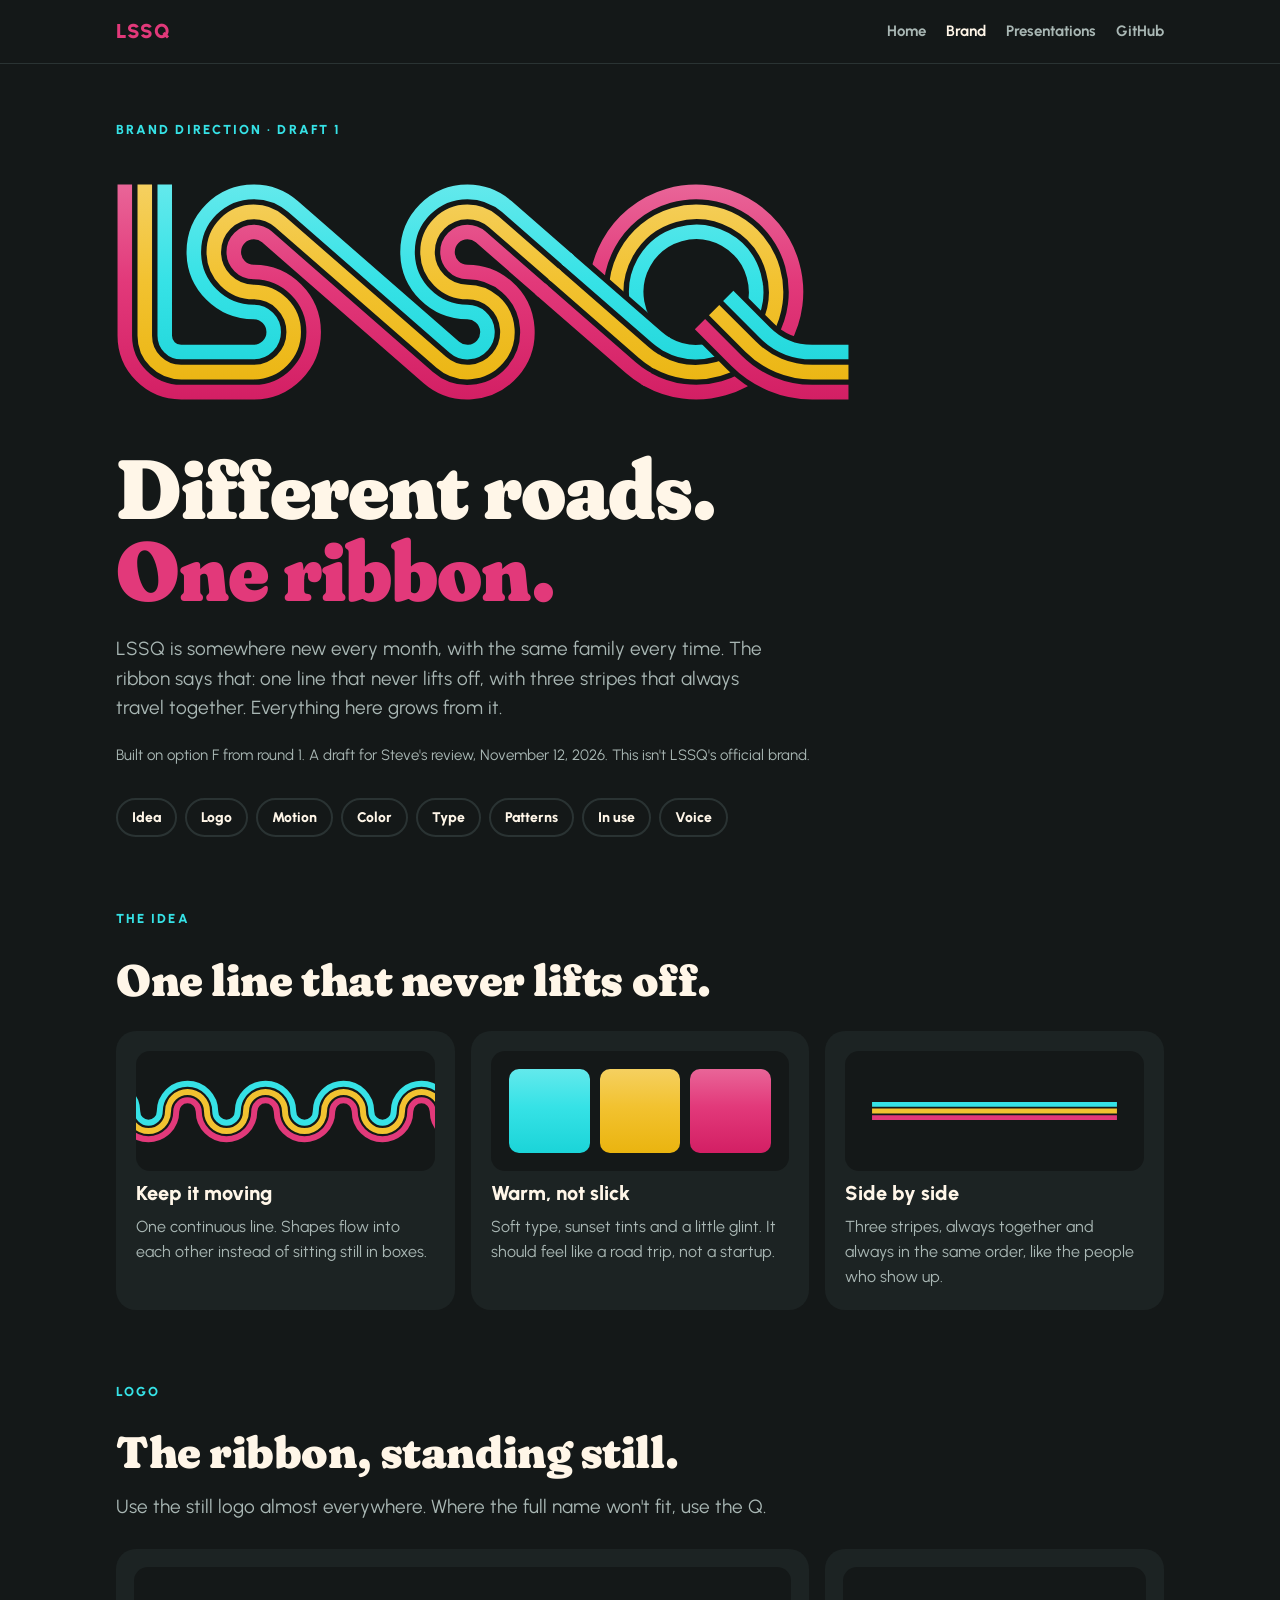
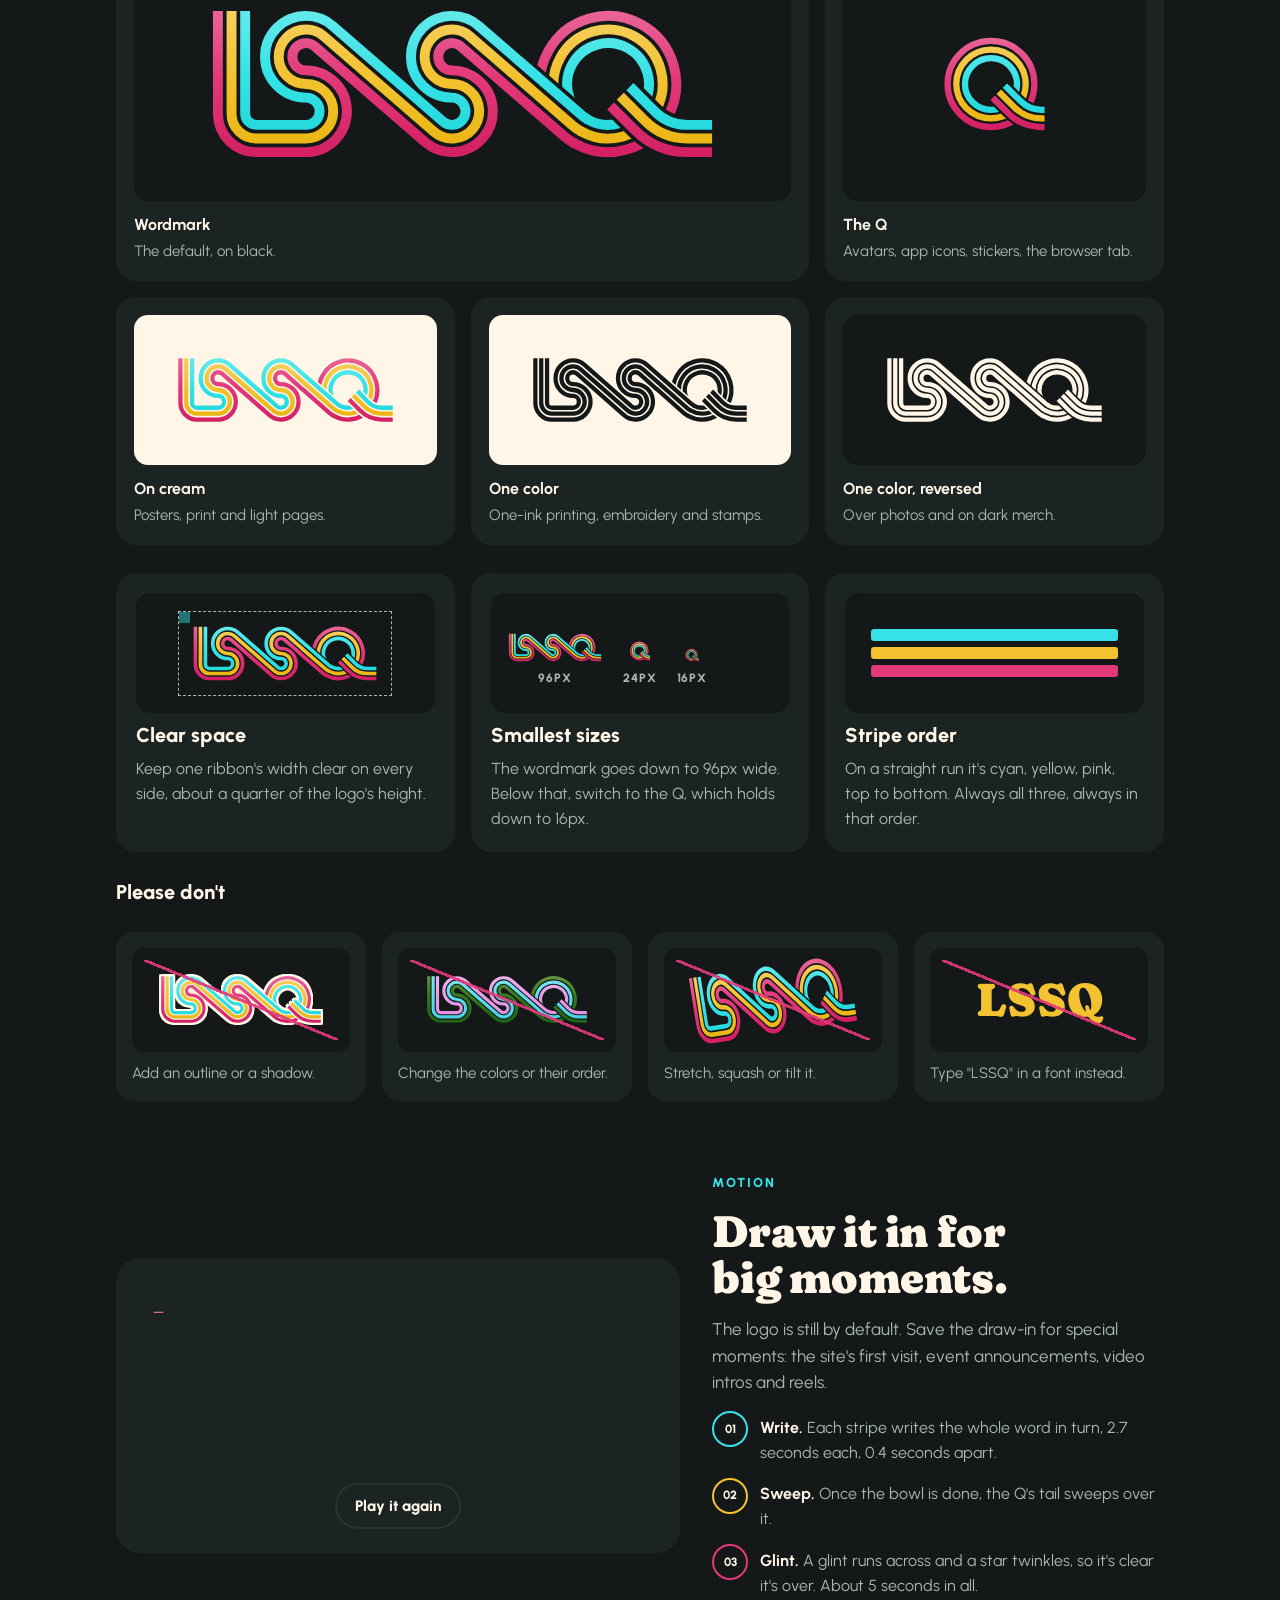
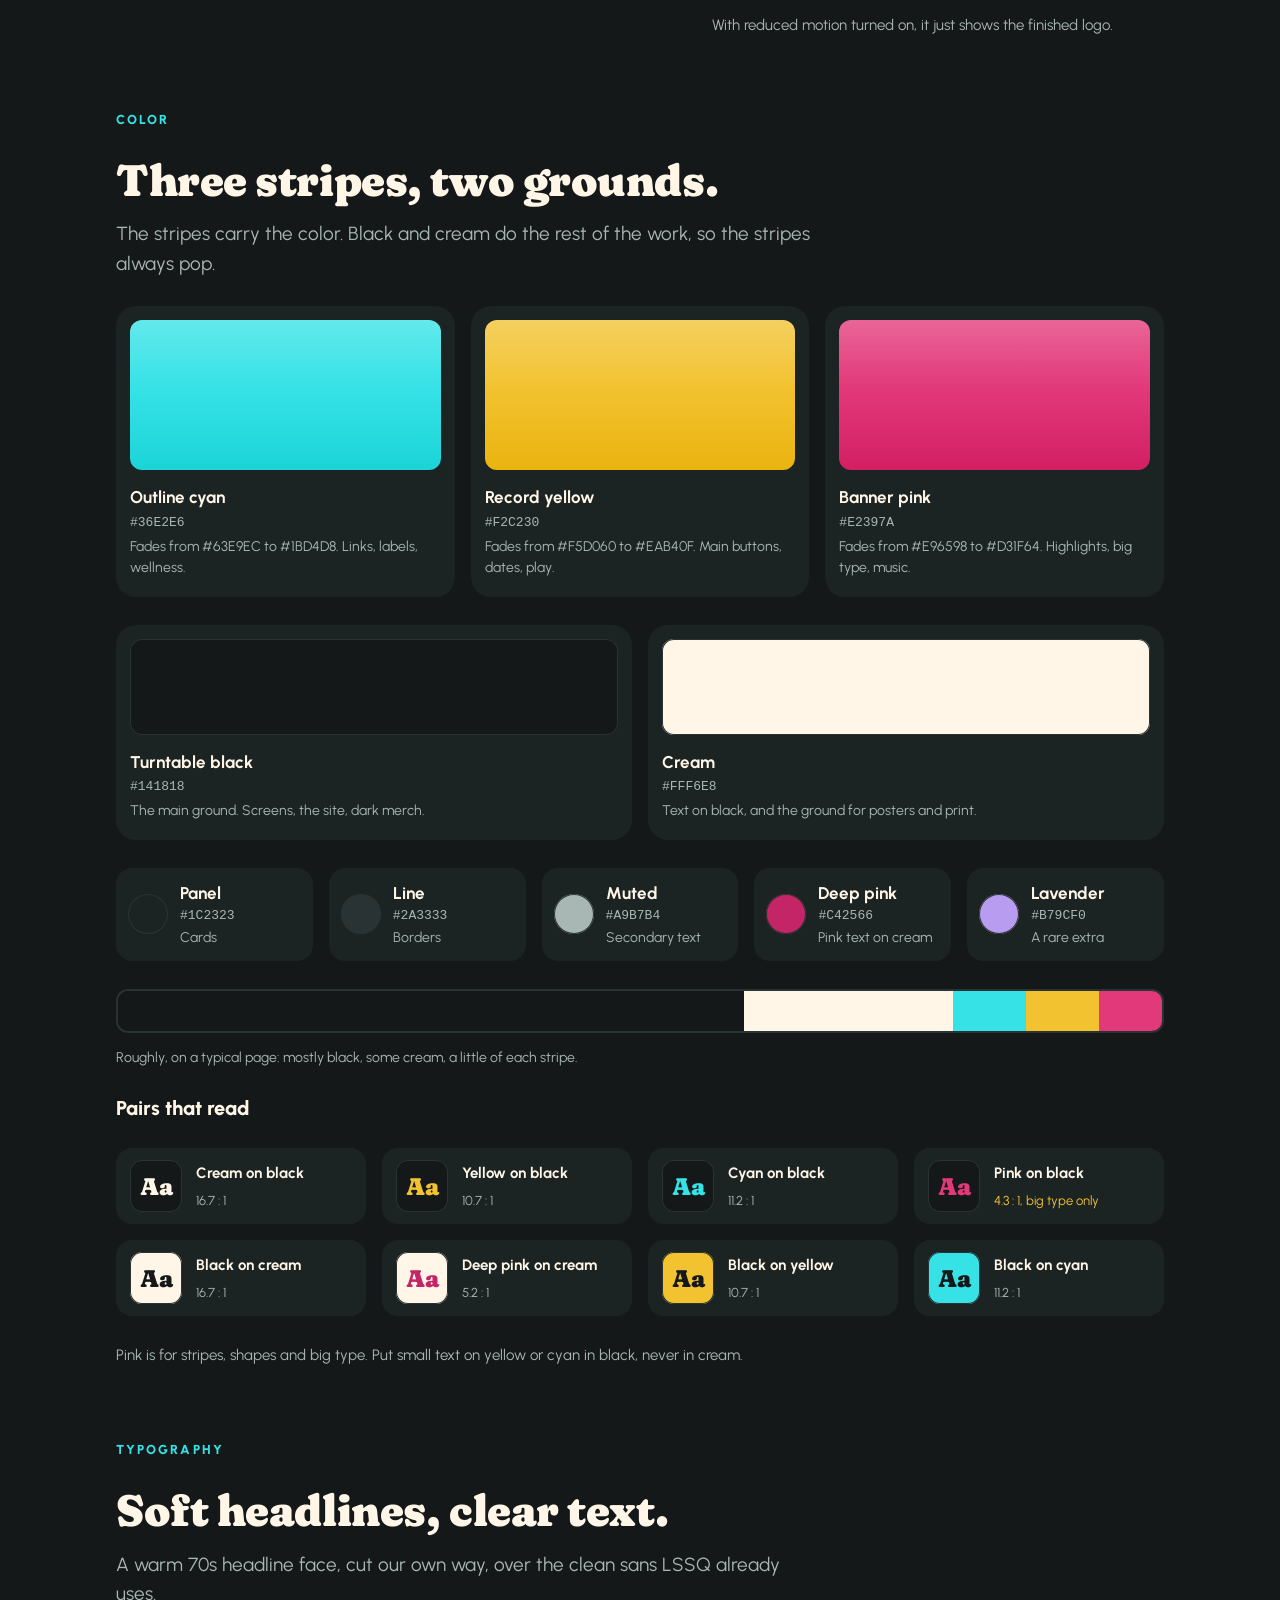
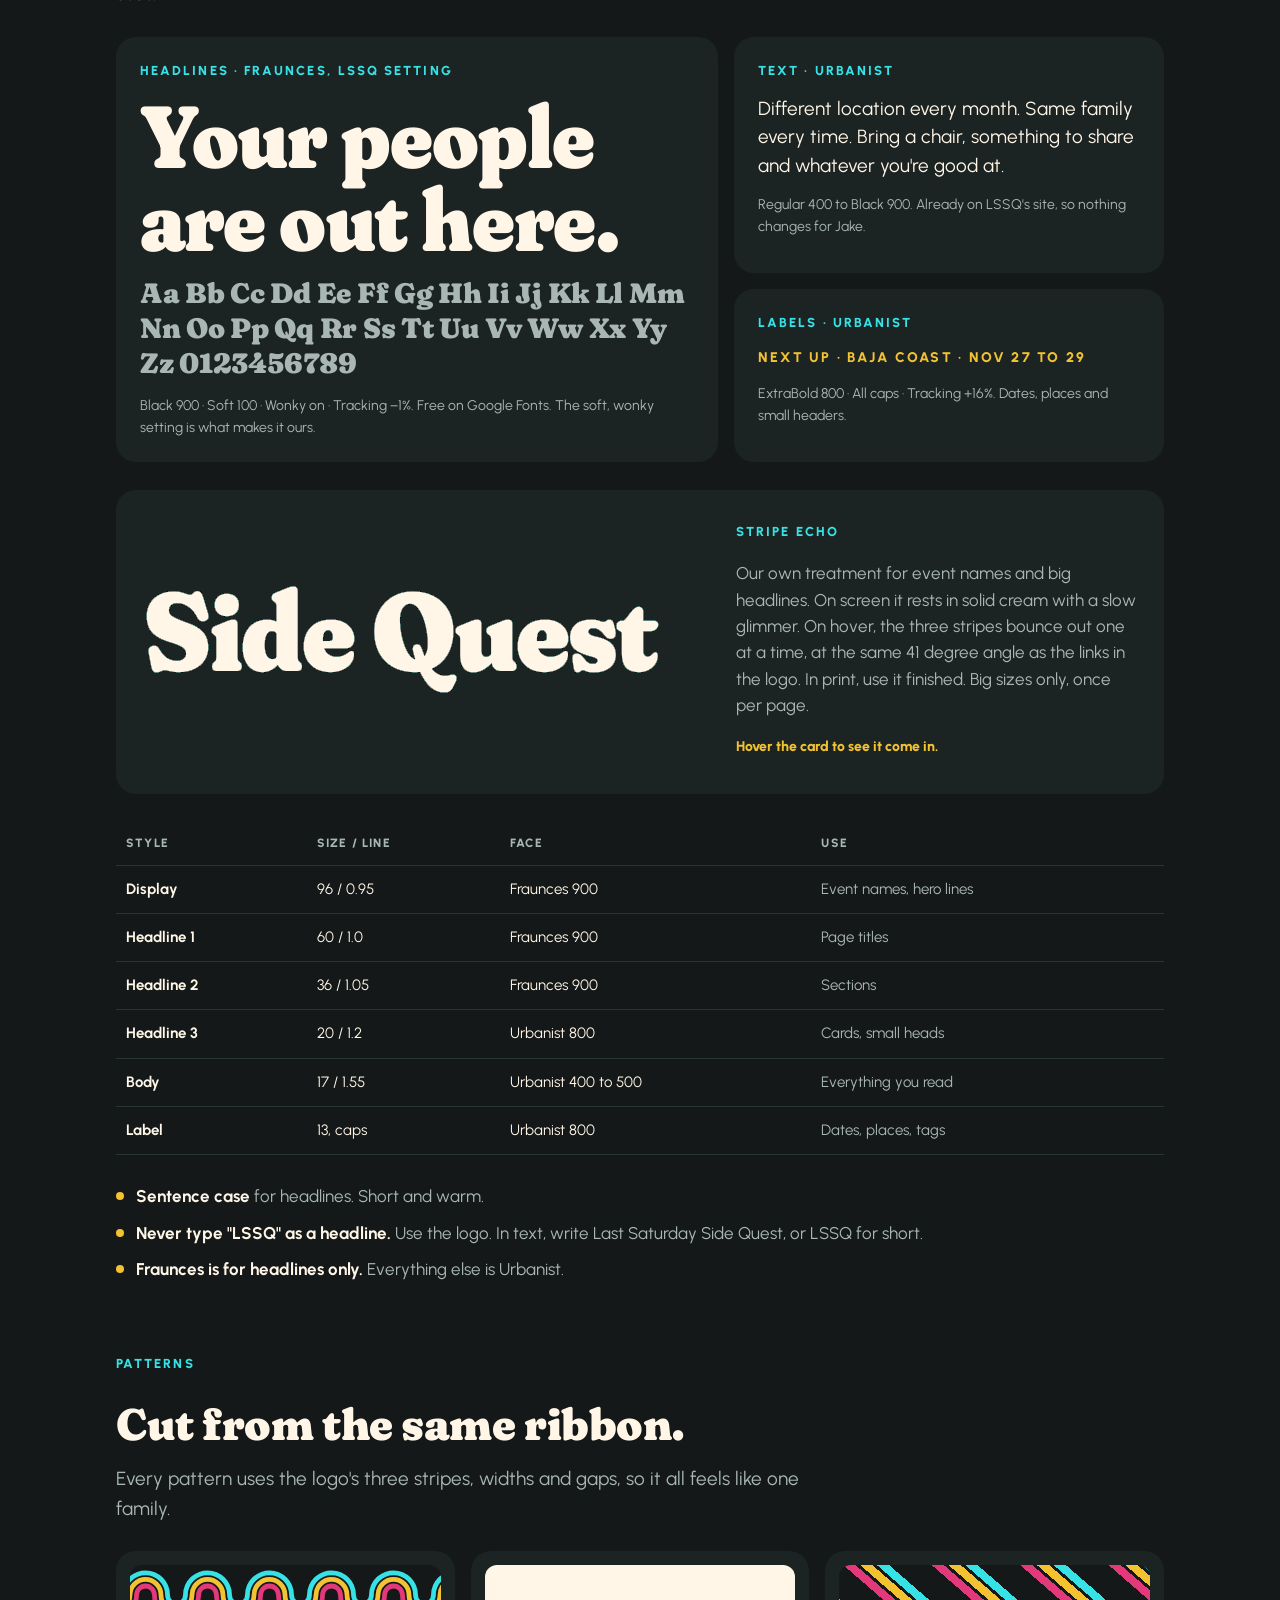
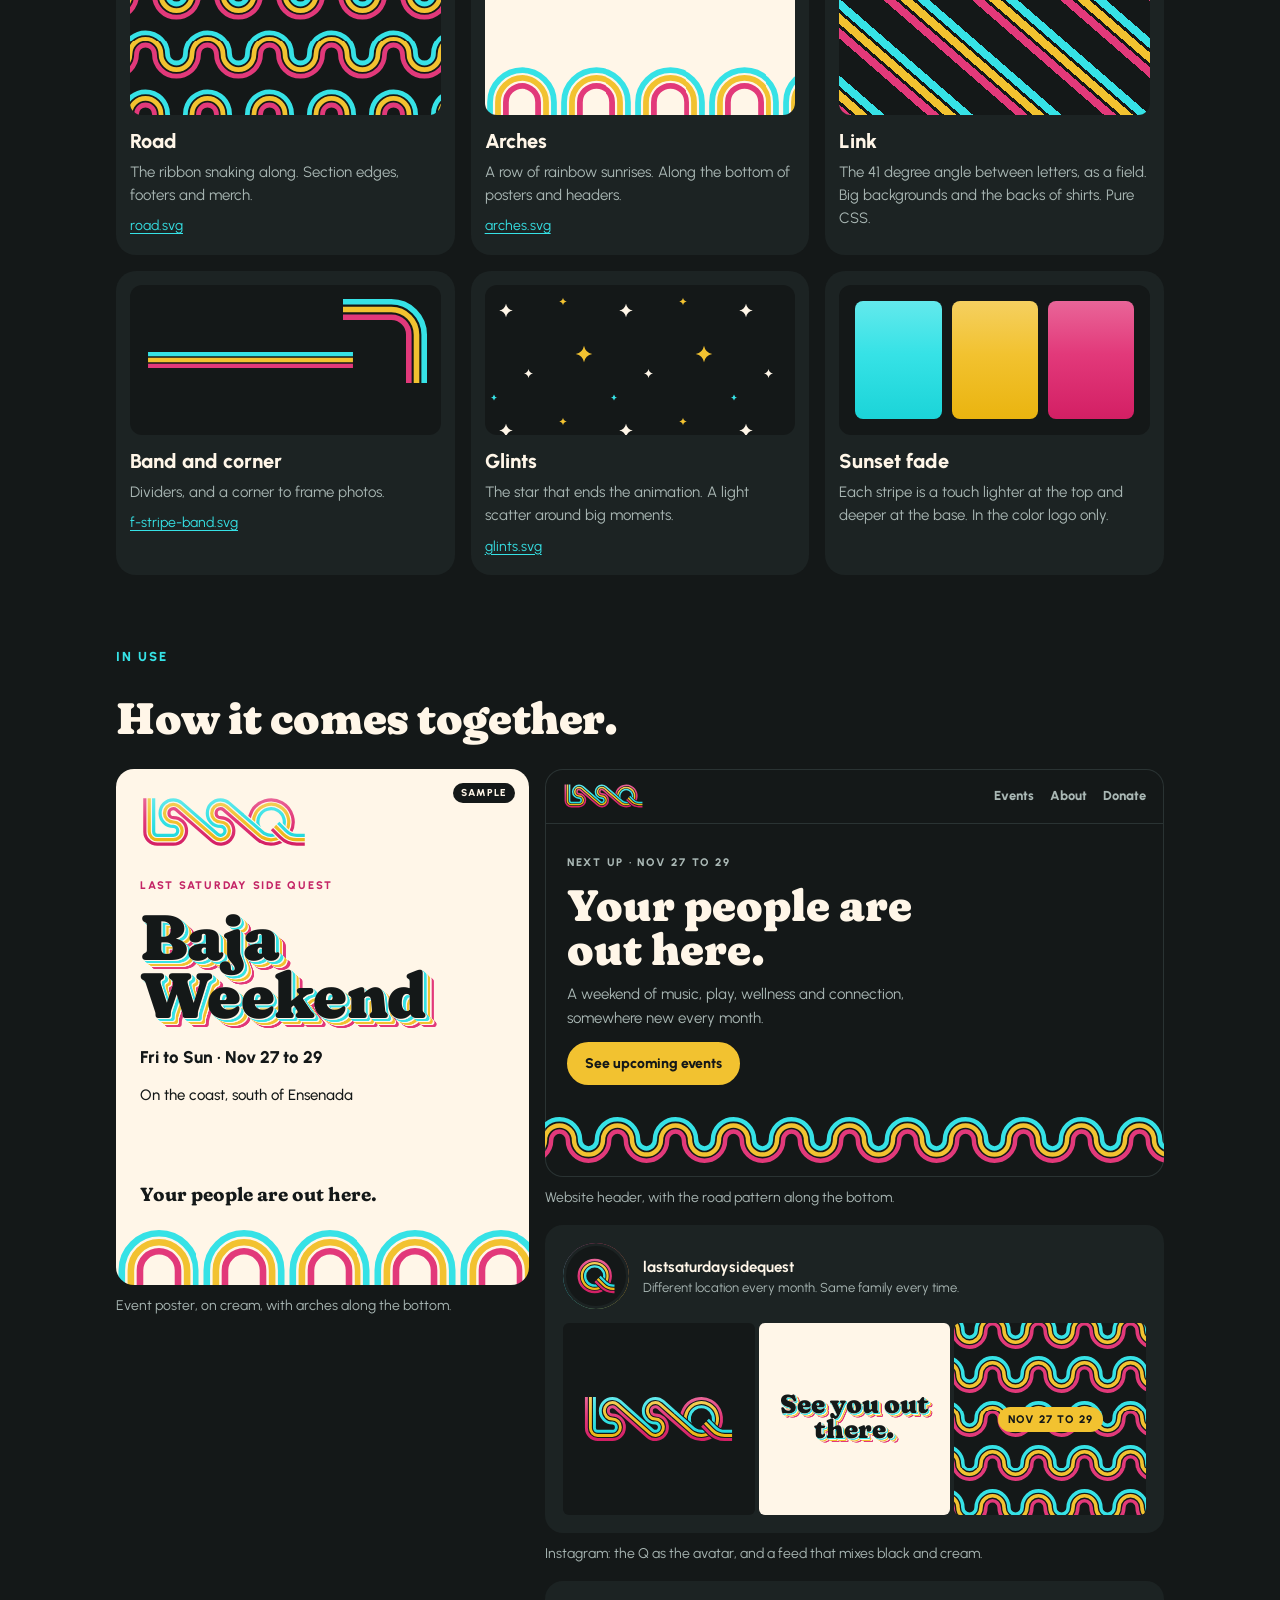
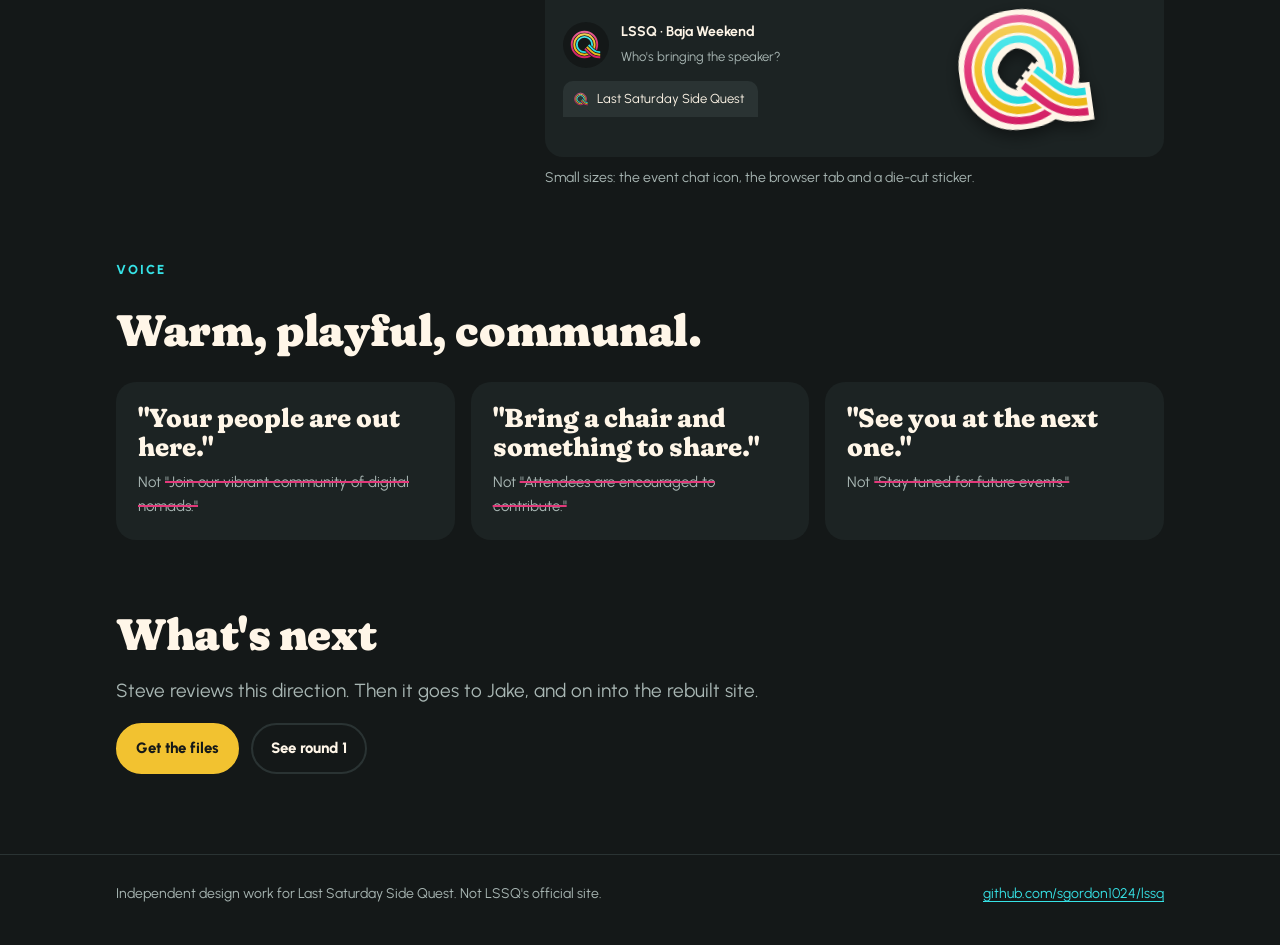
==== commit abdf08f8: "Make the stripe echo a hover state with a spring bounce At rest, "Side Quest" is solid cream with a " ====
--- a/brand/index.html
+++ b/brand/index.html
@@ -129,8 +129,33 @@
 .t-sample { font-size: 19px; line-height: 1.5; }
 .l-sample { font-size: 14px; font-weight: 800; letter-spacing: .16em; text-transform: uppercase; color: var(--sun); }
 .echo-block { display: grid; grid-template-columns: minmax(0, 1.4fr) minmax(0, 1fr); gap: 24px 32px; align-items: center; padding: 32px 28px 36px; border-radius: 20px; background: var(--ink-2); --echo-gap: var(--ink-2); }
-.echo-block .echo { font-size: clamp(56px, 9vw, 112px); line-height: .9; padding-bottom: .15em; }
-.echo-block p:last-child { color: var(--muted); }
+.echo-block .echo-demo { font-size: clamp(56px, 9vw, 112px); line-height: .9; padding-bottom: .15em; }
+.echo-block .intro > p:not(.spec-name):not(.echo-hint) { color: var(--muted); }
+/* Stripe echo on hover. At rest it's solid cream with a slow glimmer in the
+   stripe colors. On hover the stripes spring out one at a time (cyan, yellow,
+   pink) while the letters lift a touch, then tuck back in reverse order. */
+@property --e1 { syntax: "<number>"; inherits: false; initial-value: 0; }
+@property --e2 { syntax: "<number>"; inherits: false; initial-value: 0; }
+@property --e3 { syntax: "<number>"; inherits: false; initial-value: 0; }
+.echo-demo { position: relative; --e1: 0; --e2: 0; --e3: 0; text-shadow: calc(var(--e1) * 0.005em) calc(var(--e1) * 0.004em) 0 var(--echo-gap), calc(var(--e1) * 0.009em) calc(var(--e1) * 0.008em) 0 var(--echo-gap), calc(var(--e1) * 0.014em) calc(var(--e1) * 0.012em) 0 var(--echo-gap), calc(var(--e1) * 0.018em) calc(var(--e1) * 0.016em) 0 var(--echo-gap), calc(var(--e1) * 0.023em) calc(var(--e1) * 0.020em) 0 var(--cyan), calc(var(--e1) * 0.028em) calc(var(--e1) * 0.024em) 0 var(--cyan), calc(var(--e1) * 0.032em) calc(var(--e1) * 0.028em) 0 var(--cyan), calc(var(--e1) * 0.037em) calc(var(--e1) * 0.032em) 0 var(--cyan), calc(var(--e1) * 0.042em) calc(var(--e1) * 0.036em) 0 var(--cyan), calc(var(--e1) * 0.046em) calc(var(--e1) * 0.040em) 0 var(--cyan), calc(var(--e1) * 0.051em) calc(var(--e1) * 0.044em) 0 var(--cyan), calc(var(--e1) * 0.055em) calc(var(--e1) * 0.048em) 0 var(--cyan), calc(var(--e2) * 0.061em) calc(var(--e2) * 0.053em) 0 var(--echo-gap), calc(var(--e2) * 0.066em) calc(var(--e2) * 0.057em) 0 var(--echo-gap), calc(var(--e2) * 0.070em) calc(var(--e2) * 0.061em) 0 var(--echo-gap), calc(var(--e2) * 0.075em) calc(var(--e2) * 0.065em) 0 var(--echo-gap), calc(var(--e2) * 0.080em) calc(var(--e2) * 0.070em) 0 var(--sun), calc(var(--e2) * 0.085em) calc(var(--e2) * 0.073em) 0 var(--sun), calc(var(--e2) * 0.089em) calc(var(--e2) * 0.077em) 0 var(--sun), calc(var(--e2) * 0.094em) calc(var(--e2) * 0.081em) 0 var(--sun), calc(var(--e2) * 0.098em) calc(var(--e2) * 0.085em) 0 var(--sun), calc(var(--e2) * 0.103em) calc(var(--e2) * 0.089em) 0 var(--sun), calc(var(--e2) * 0.107em) calc(var(--e2) * 0.093em) 0 var(--sun), calc(var(--e2) * 0.112em) calc(var(--e2) * 0.097em) 0 var(--sun), calc(var(--e3) * 0.118em) calc(var(--e3) * 0.102em) 0 var(--echo-gap), calc(var(--e3) * 0.122em) calc(var(--e3) * 0.106em) 0 var(--echo-gap), calc(var(--e3) * 0.127em) calc(var(--e3) * 0.110em) 0 var(--echo-gap), calc(var(--e3) * 0.131em) calc(var(--e3) * 0.114em) 0 var(--echo-gap), calc(var(--e3) * 0.137em) calc(var(--e3) * 0.119em) 0 var(--pink), calc(var(--e3) * 0.141em) calc(var(--e3) * 0.123em) 0 var(--pink), calc(var(--e3) * 0.146em) calc(var(--e3) * 0.127em) 0 var(--pink), calc(var(--e3) * 0.150em) calc(var(--e3) * 0.131em) 0 var(--pink), calc(var(--e3) * 0.155em) calc(var(--e3) * 0.134em) 0 var(--pink), calc(var(--e3) * 0.159em) calc(var(--e3) * 0.138em) 0 var(--pink), calc(var(--e3) * 0.164em) calc(var(--e3) * 0.142em) 0 var(--pink), calc(var(--e3) * 0.168em) calc(var(--e3) * 0.146em) 0 var(--pink); transition: --e3 .2s ease-in, --e2 .2s ease-in .05s, --e1 .2s ease-in .1s, transform .3s ease-in .05s; }
+.echo-demo::after { content: attr(data-text); content: attr(data-text) / ""; position: absolute; inset: 0; color: transparent; text-shadow: none; background: linear-gradient(115deg, transparent 45.5%, rgba(54, 226, 230, .85) 47.2%, rgba(242, 194, 48, .85) 48.6%, rgba(226, 57, 122, .85) 50%, transparent 51.7%) no-repeat; background-size: 300% 100%; -webkit-background-clip: text; background-clip: text; animation: echo-glimmer 3.8s ease-in-out infinite; transition: opacity .15s; pointer-events: none; }
+@keyframes echo-glimmer { 0% { background-position: 100% 0; } 40%, 100% { background-position: 0 0; } }
+.echo-block:hover .echo-demo, .echo-block:focus-visible .echo-demo, .echo-block.on .echo-demo {
+  --e1: 1; --e2: 1; --e3: 1; transform: translate(-.02em, -.035em);
+  transition: --e1 .6s cubic-bezier(.3, 1.5, .5, 1), --e2 .6s cubic-bezier(.3, 1.5, .5, 1) .08s, --e3 .6s cubic-bezier(.3, 1.5, .5, 1) .16s, transform .6s cubic-bezier(.3, 1.5, .5, 1);
+  transition: --e1 .7s linear(0, 0.031, 0.111, 0.224, 0.355, 0.49, 0.622, 0.744, 0.85, 0.938, 1.008, 1.06, 1.096, 1.117, 1.126, 1.125, 1.117, 1.104, 1.088, 1.071, 1.054, 1.038, 1.024, 1.012, 1.002, 0.995, 0.989, 0.986, 0.984, 0.984, 0.985, 0.986, 1), --e2 .7s linear(0, 0.031, 0.111, 0.224, 0.355, 0.49, 0.622, 0.744, 0.85, 0.938, 1.008, 1.06, 1.096, 1.117, 1.126, 1.125, 1.117, 1.104, 1.088, 1.071, 1.054, 1.038, 1.024, 1.012, 1.002, 0.995, 0.989, 0.986, 0.984, 0.984, 0.985, 0.986, 1) .08s, --e3 .7s linear(0, 0.031, 0.111, 0.224, 0.355, 0.49, 0.622, 0.744, 0.85, 0.938, 1.008, 1.06, 1.096, 1.117, 1.126, 1.125, 1.117, 1.104, 1.088, 1.071, 1.054, 1.038, 1.024, 1.012, 1.002, 0.995, 0.989, 0.986, 0.984, 0.984, 0.985, 0.986, 1) .16s, transform .7s linear(0, 0.031, 0.111, 0.224, 0.355, 0.49, 0.622, 0.744, 0.85, 0.938, 1.008, 1.06, 1.096, 1.117, 1.126, 1.125, 1.117, 1.104, 1.088, 1.071, 1.054, 1.038, 1.024, 1.012, 1.002, 0.995, 0.989, 0.986, 0.984, 0.984, 0.985, 0.986, 1);
+}
+.echo-block:hover .echo-demo::after, .echo-block:focus-visible .echo-demo::after, .echo-block.on .echo-demo::after { opacity: 0; }
+.echo-block { cursor: default; }
+.echo-block:focus-visible { outline: 3px solid var(--sun); outline-offset: 3px; }
+.echo-hint { font-size: 14px; font-weight: 800; color: var(--sun); }
+.touch-only { display: none; }
+@media (hover: none) { .hover-only { display: none; } .touch-only { display: inline; } }
+@media (prefers-reduced-motion: reduce) {
+  .echo-demo, .echo-block:hover .echo-demo, .echo-block:focus-visible .echo-demo, .echo-block.on .echo-demo { transition: none; transform: none; }
+  .echo-demo::after { animation: none; opacity: 0; }
+}
+
 .scale { width: 100%; border-collapse: collapse; font-size: 15px; }
 .scale th, .scale td { padding: 12px 10px; border-bottom: 1px solid var(--ink-3); text-align: left; vertical-align: baseline; }
 .scale th { font-size: 12px; font-weight: 800; letter-spacing: .1em; text-transform: uppercase; color: var(--muted); }
@@ -373,11 +398,12 @@
         <p class="spec-meta">ExtraBold 800 · All caps · Tracking +16%. Dates, places and small headers.</p>
       </div>
     </div>
-    <div class="echo-block">
-      <p class="display echo">Side Quest</p>
+    <div class="echo-block" tabindex="0" aria-label="Stripe echo demo. Hover, focus or tap to see the stripes come in.">
+      <p class="display echo-demo" data-text="Side Quest">Side Quest</p>
       <div class="intro">
         <p class="spec-name">Stripe echo</p>
-        <p>Our own treatment for event names and big headlines. The three stripes trail behind the letters at the same 41 degree angle as the links in the logo. Big sizes only, and once per page.</p>
+        <p>Our own treatment for event names and big headlines. On screen it rests in solid cream with a slow glimmer. On hover, the three stripes bounce out one at a time, at the same 41 degree angle as the links in the logo. In print, use it finished. Big sizes only, once per page.</p>
+        <p class="echo-hint"><span class="hover-only">Hover the card</span><span class="touch-only">Tap the card</span> to see it come in.</p>
       </div>
     </div>
     <table class="scale">
@@ -507,6 +533,13 @@
     seen.observe(img);
   }
 })();
+// On touch screens there's no hover, so a tap toggles the stripe echo.
+(function () {
+  var card = document.querySelector(".echo-block");
+  if (card && window.matchMedia("(hover: none)").matches) {
+    card.addEventListener("click", function () { card.classList.toggle("on"); });
+  }
+})();
 </script>
 </body>
 </html>
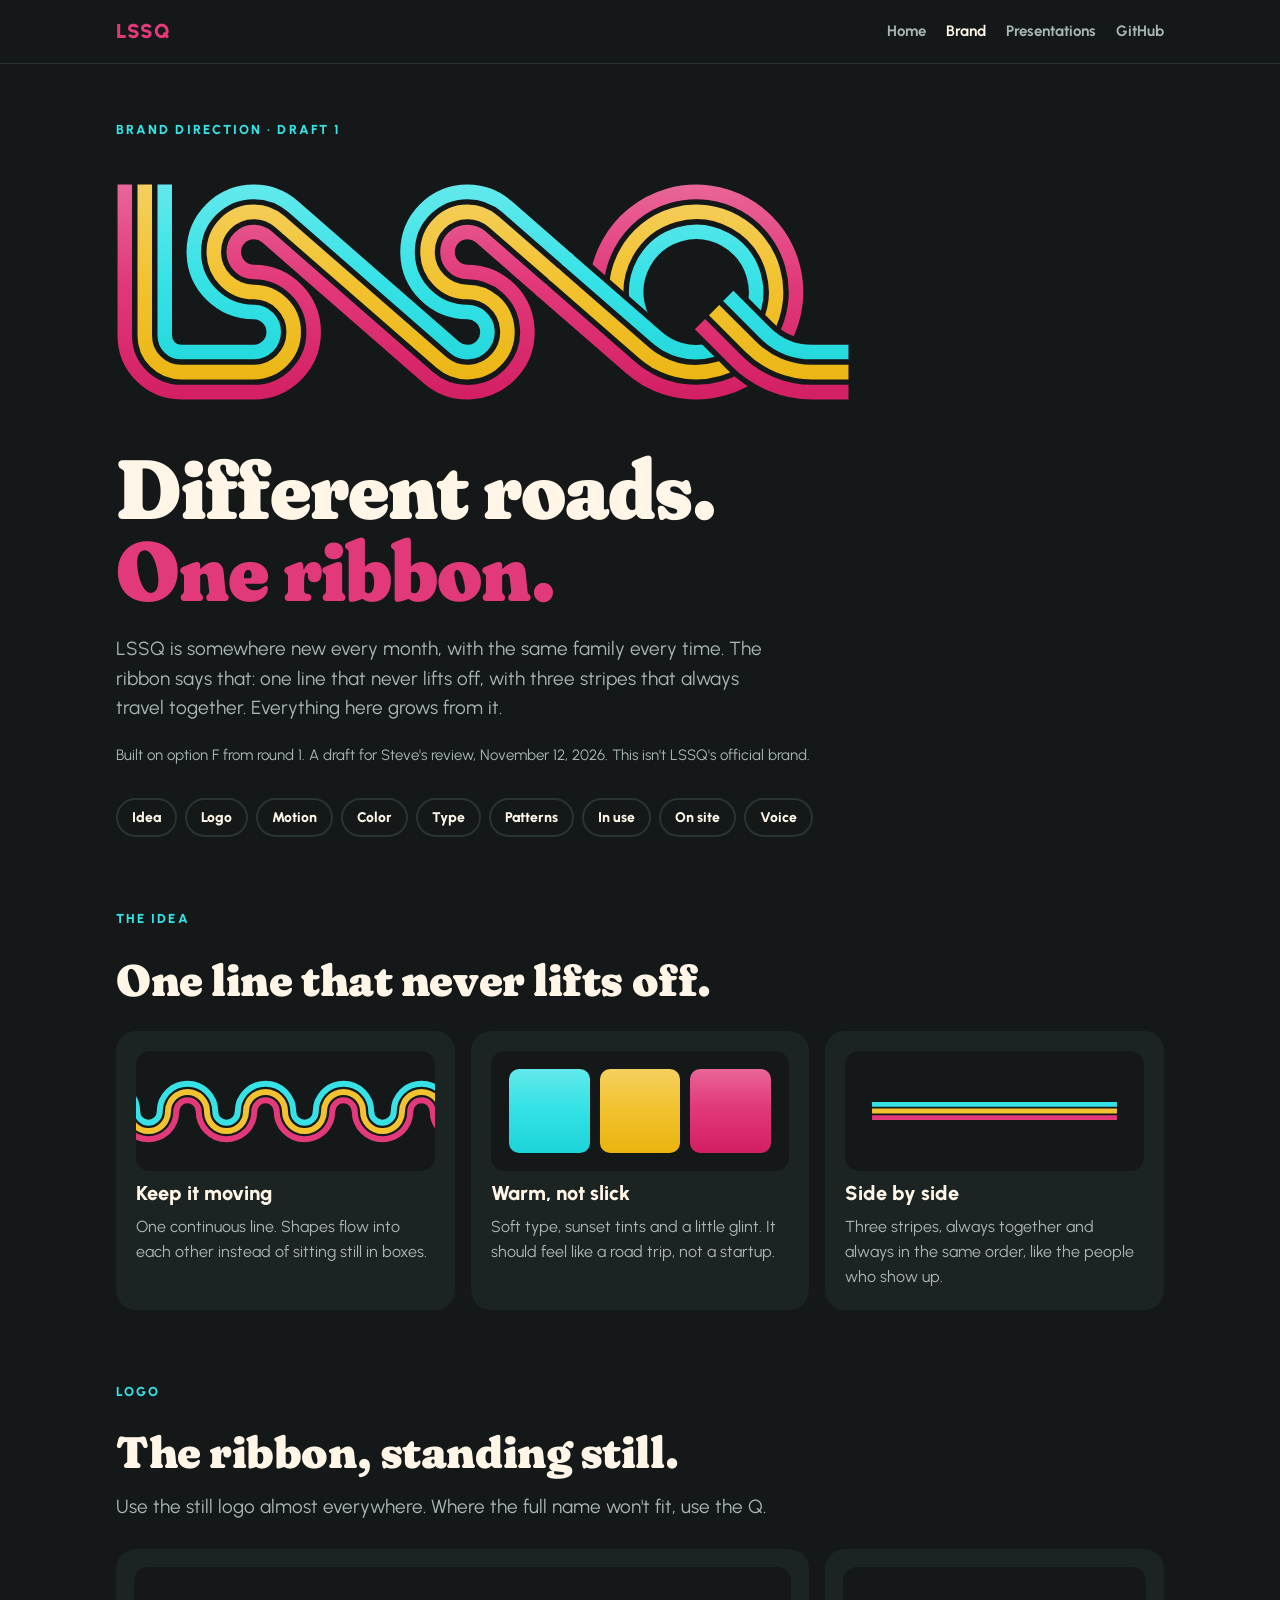
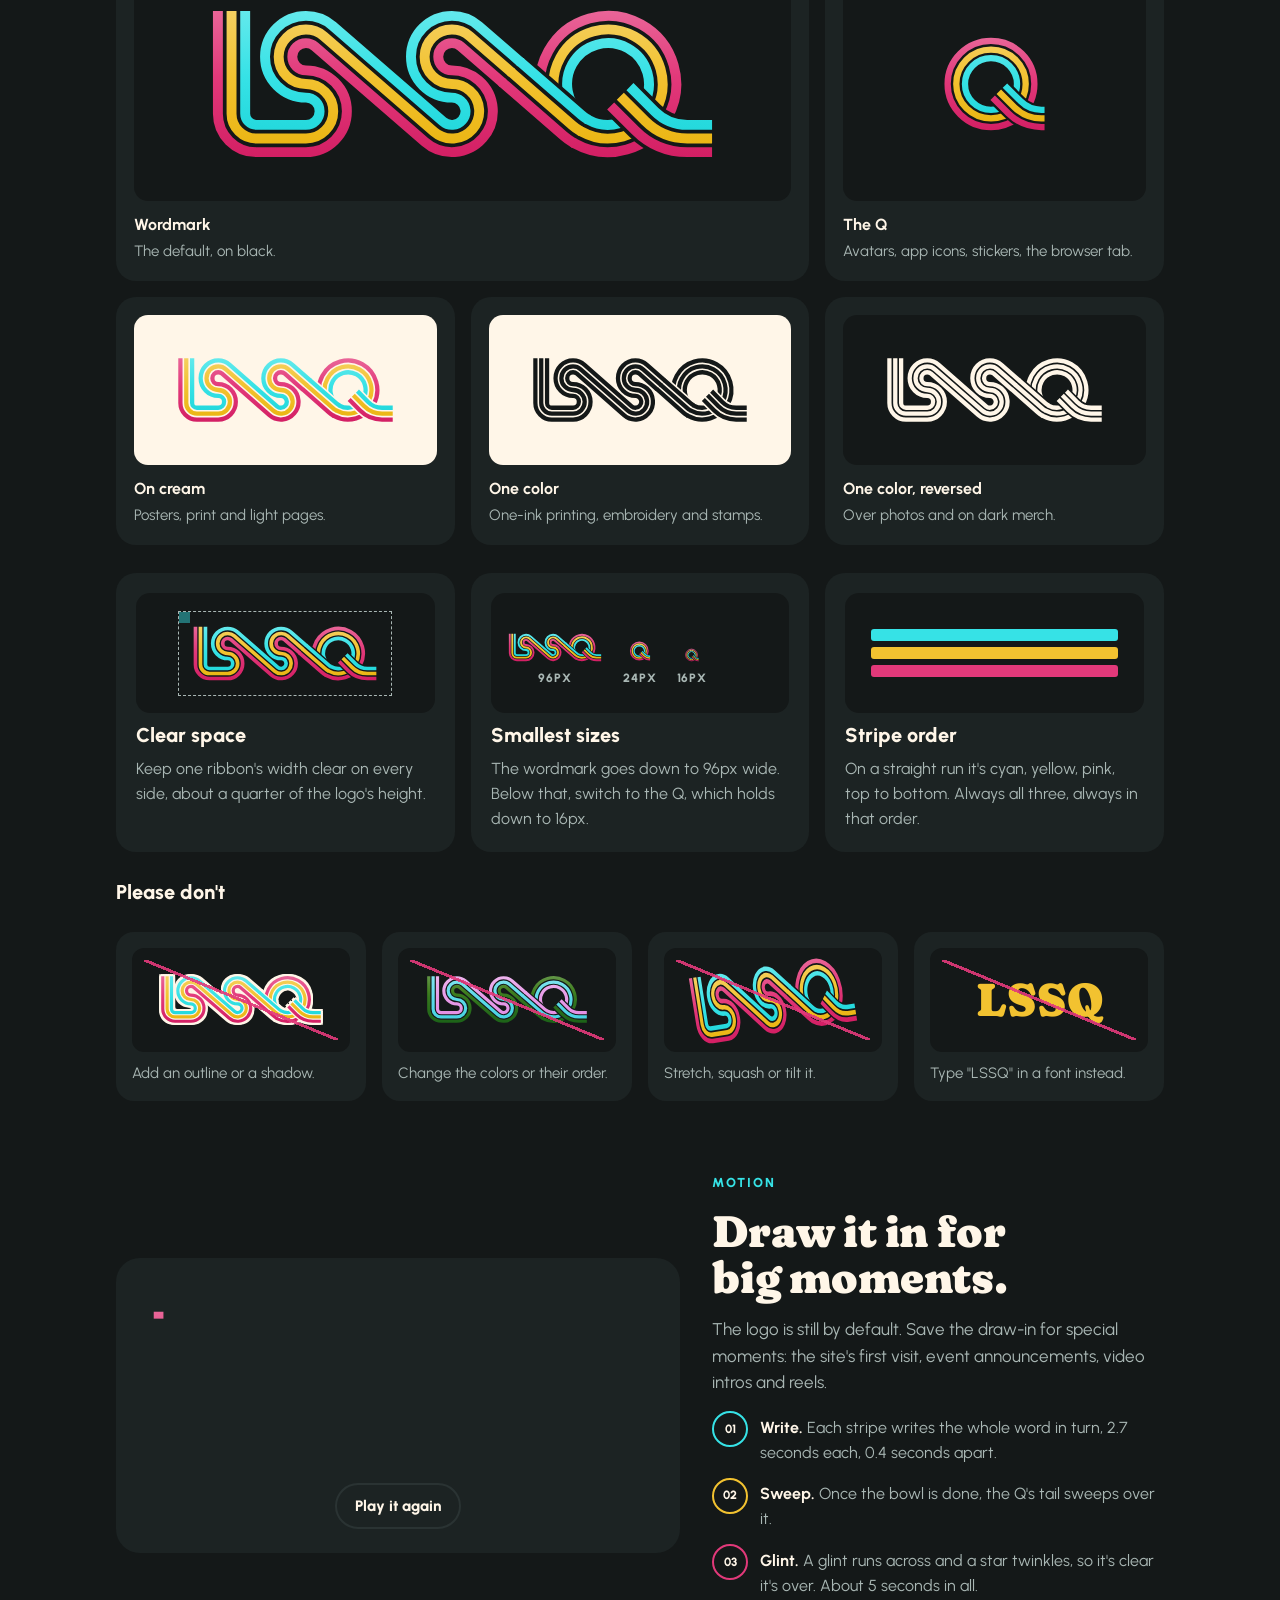
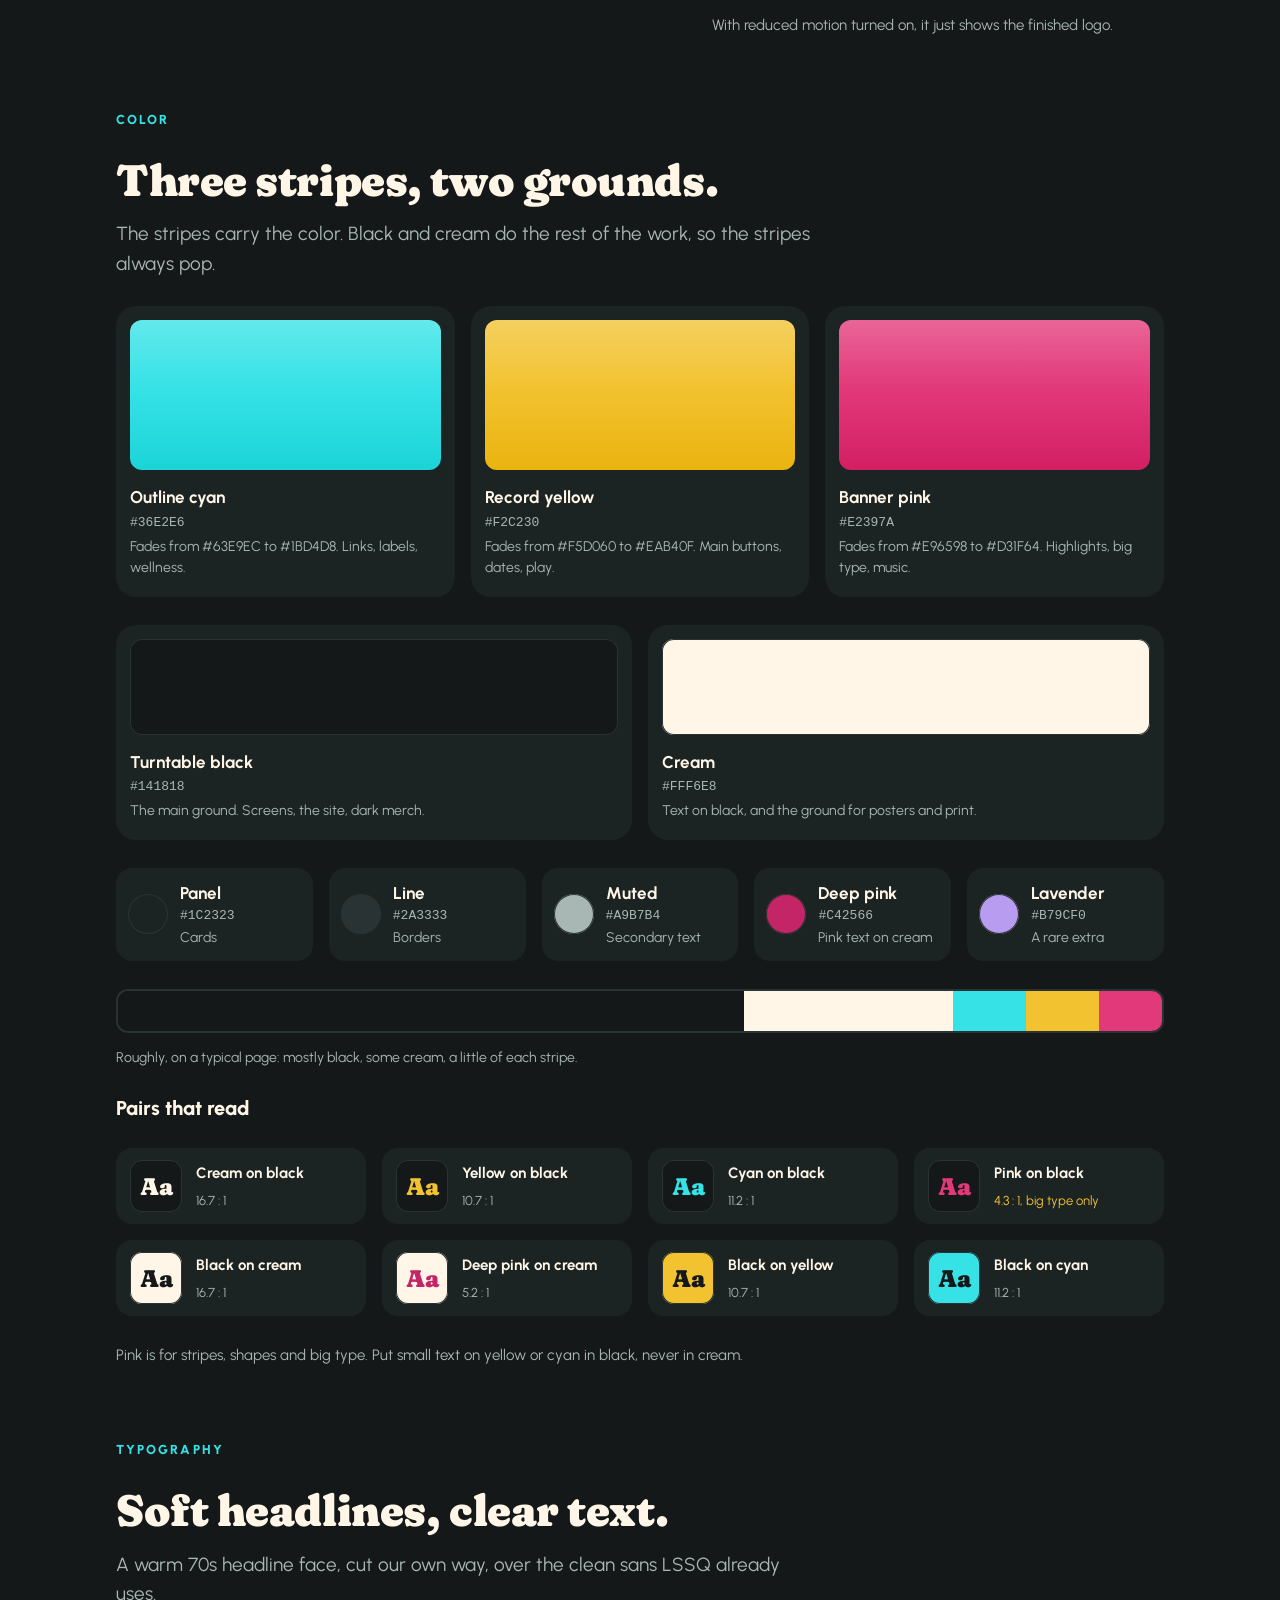
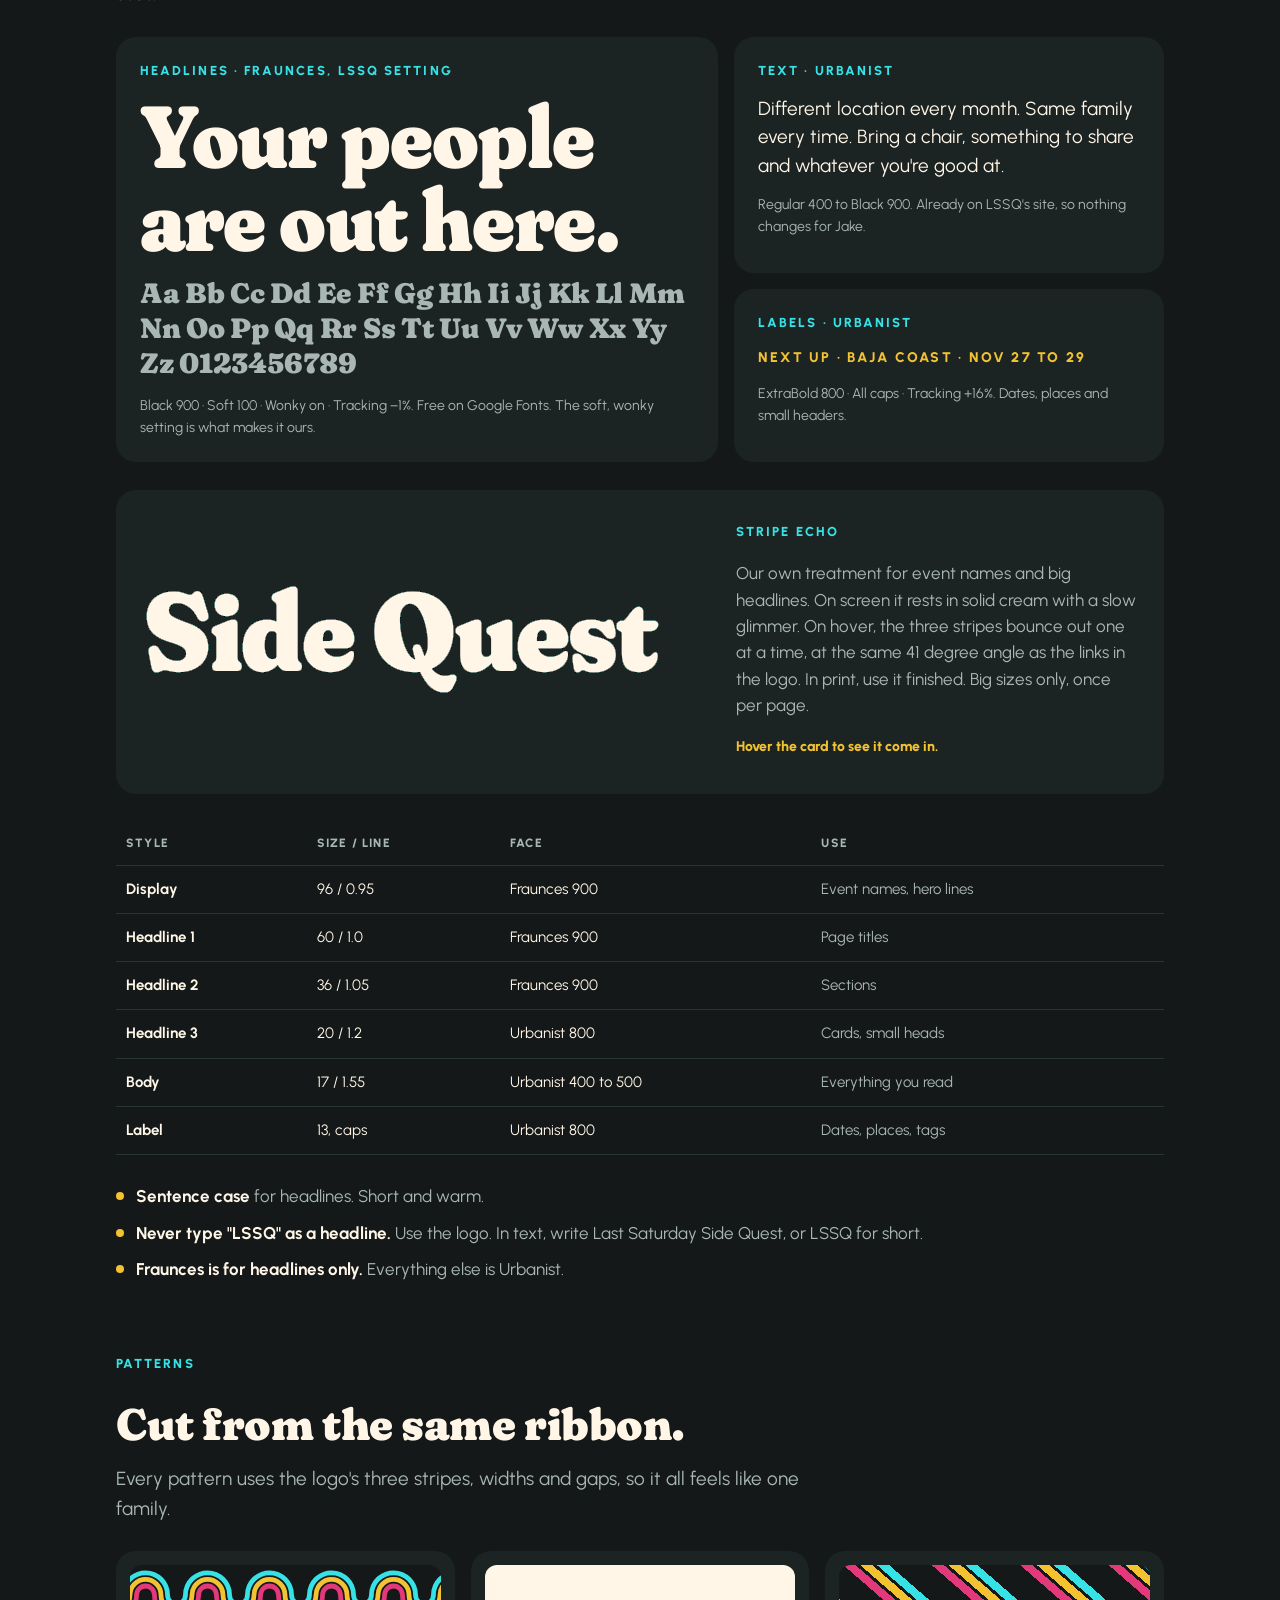
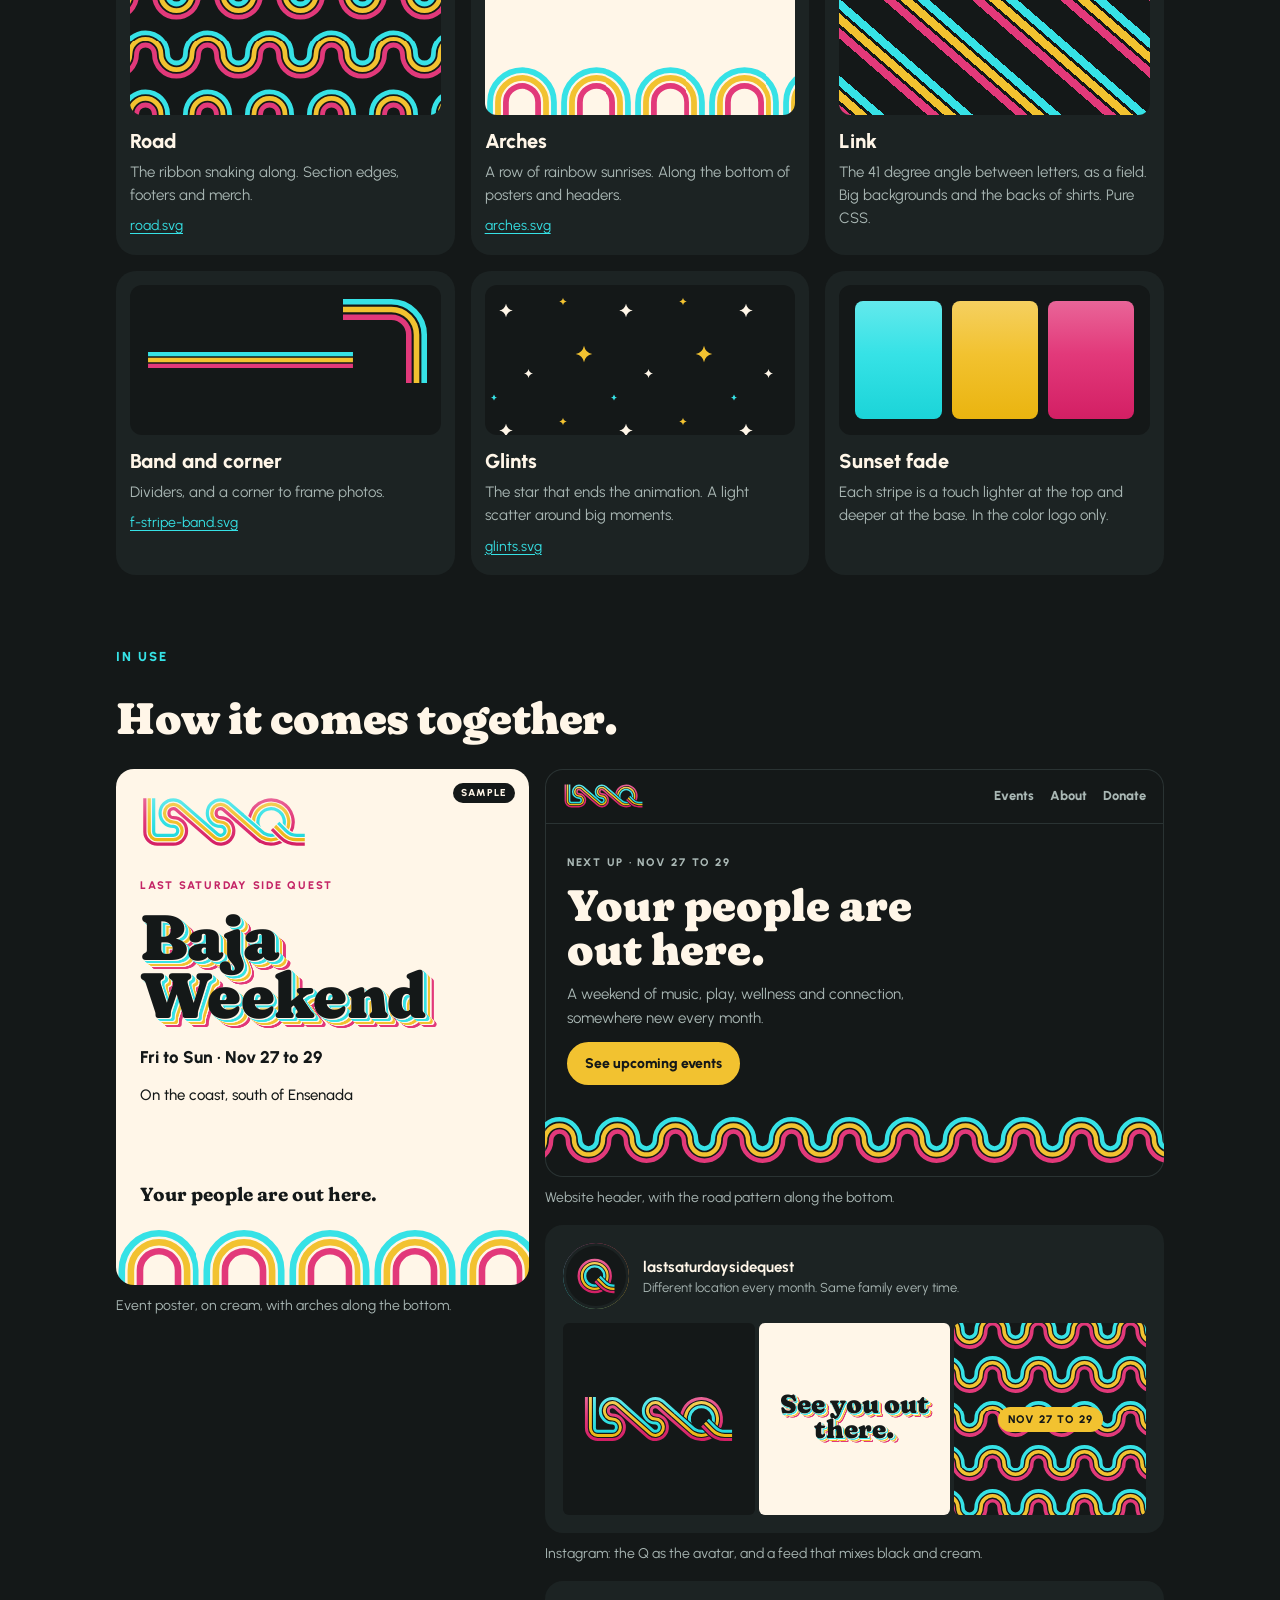
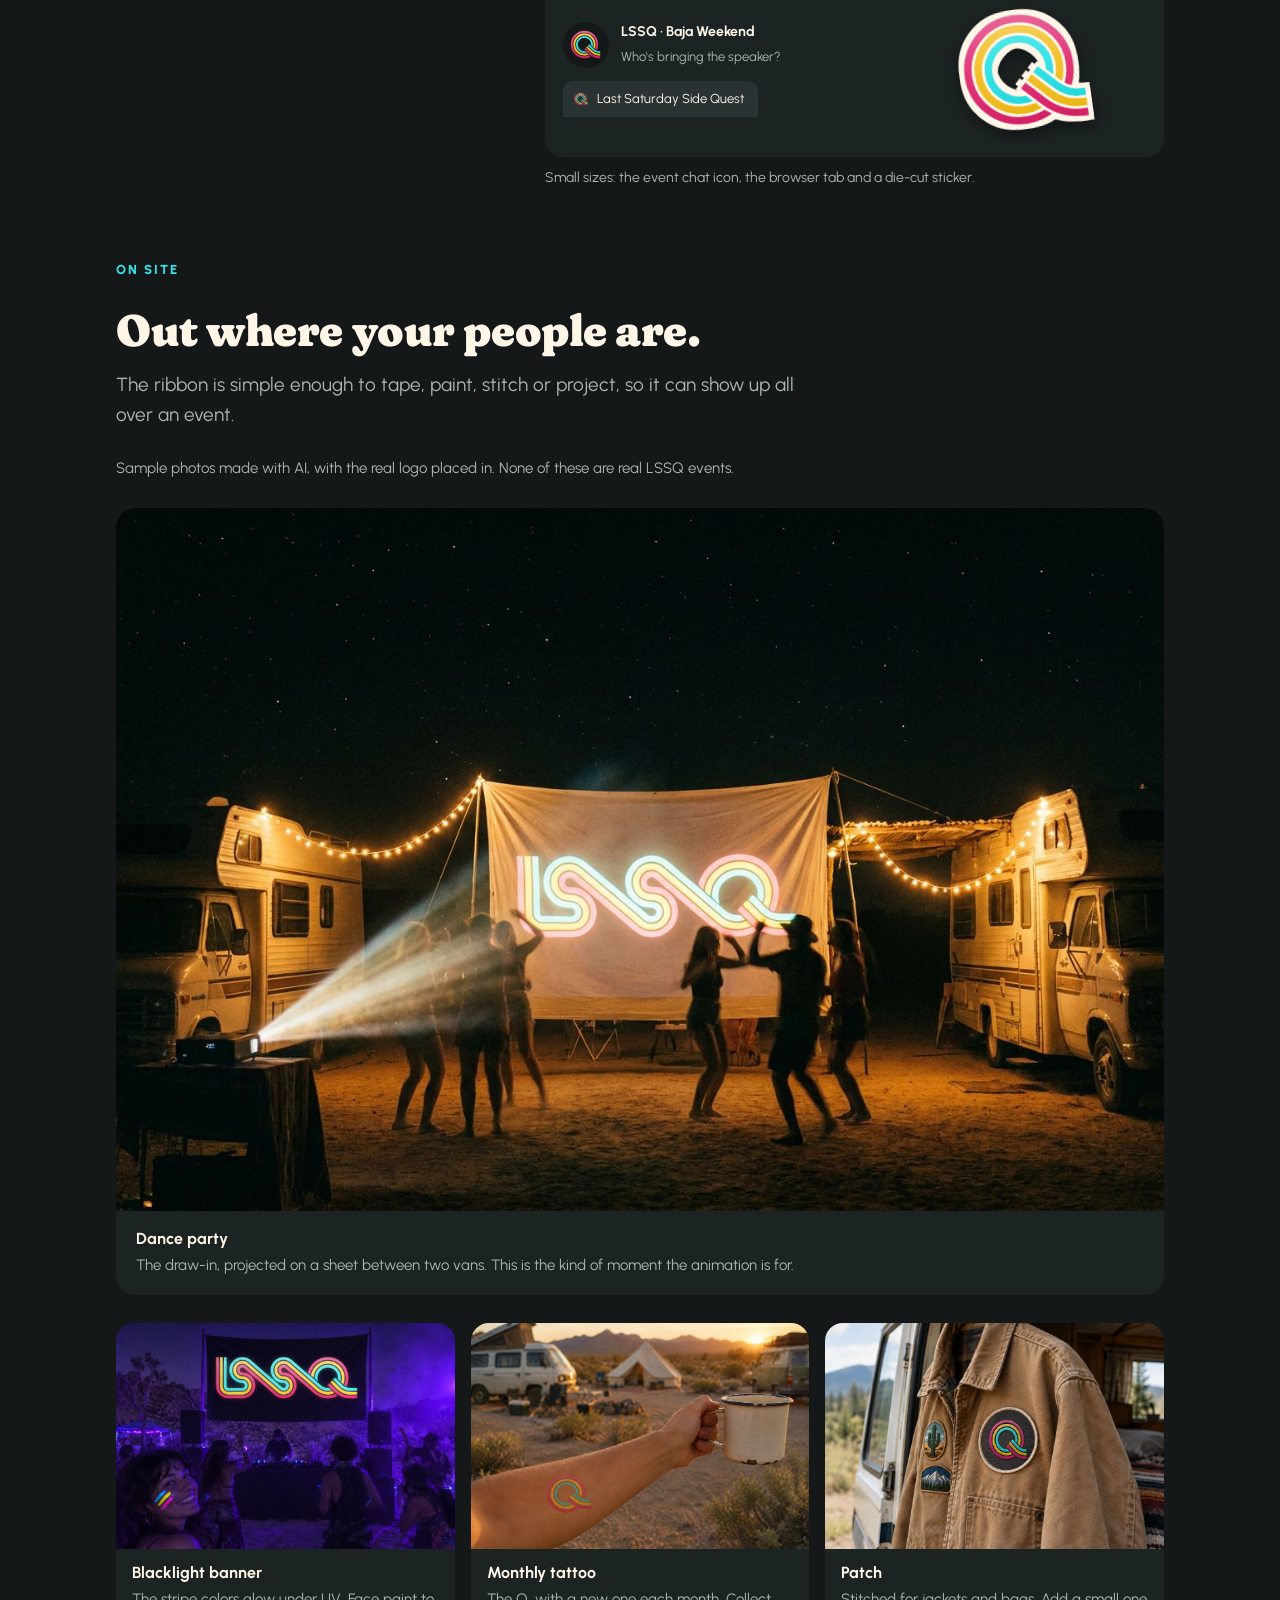
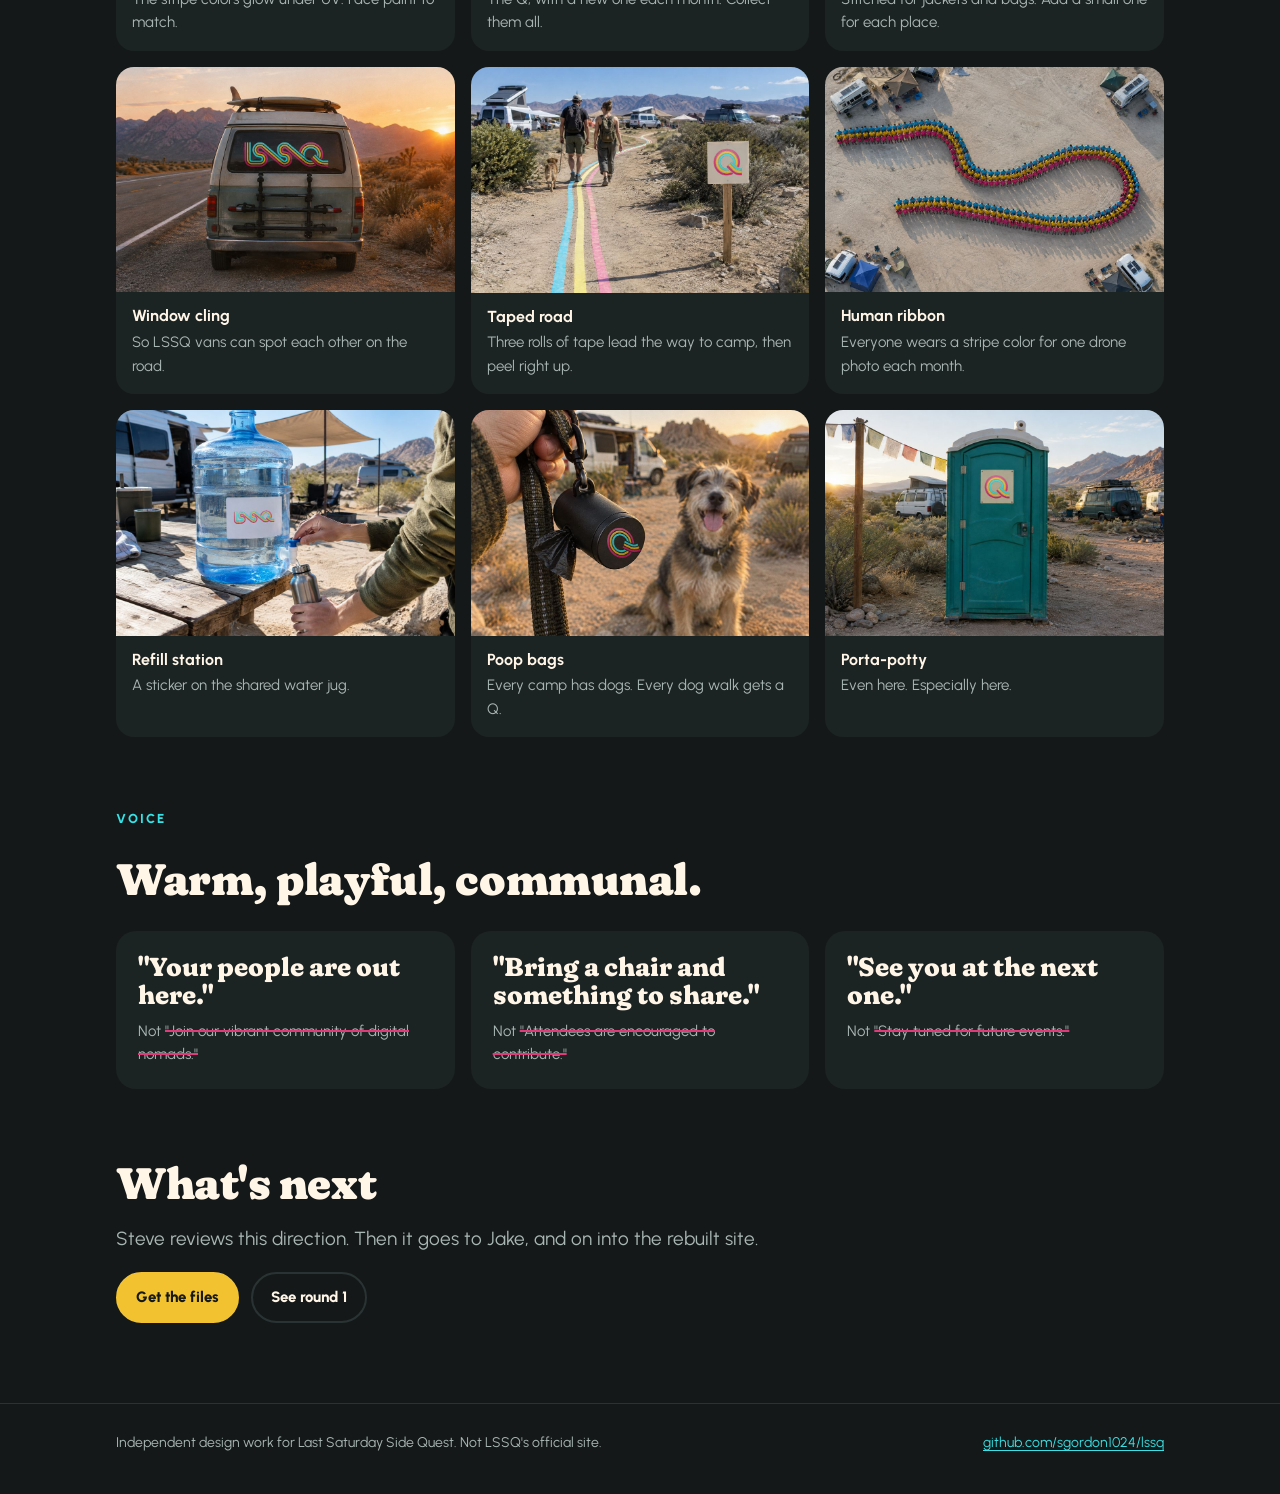
==== commit 215acc96: "Add an On site section with sample event photos Ten realistic sample photos of the brand at a nomad " ====
--- a/brand/index.html
+++ b/brand/index.html
@@ -233,6 +233,16 @@
 .tab img { flex: none; width: 16px; height: 16px; }
 .sticker { justify-self: center; width: min(140px, 100%); transform: rotate(-8deg); filter: drop-shadow(5px 0 0 var(--cream)) drop-shadow(-5px 0 0 var(--cream)) drop-shadow(0 5px 0 var(--cream)) drop-shadow(0 -5px 0 var(--cream)) drop-shadow(0 6px 8px rgba(0, 0, 0, .45)); }
 
+/* On site */
+.onsite-hero { margin: 0; border-radius: 20px; overflow: hidden; background: var(--ink-2); }
+.onsite-hero img, .shots img { display: block; width: 100%; height: auto; }
+.shots { grid-template-columns: repeat(3, minmax(0, 1fr)); }
+.shots li { border-radius: 18px; overflow: hidden; background: var(--ink-2); }
+.shots figure { margin: 0; }
+.onsite-hero figcaption, .shots figcaption { display: grid; gap: 2px; padding: 12px 16px 16px; font-size: 15px; color: var(--muted); }
+.onsite-hero figcaption { padding: 16px 20px 18px; }
+.onsite-hero figcaption b, .shots figcaption b { color: var(--cream); font-size: 16px; }
+
 /* Voice */
 .voice { grid-template-columns: repeat(3, minmax(0, 1fr)); }
 .voice li { display: grid; gap: 10px; align-content: start; padding: 22px; border-radius: 20px; background: var(--ink-2); }
@@ -241,7 +251,7 @@
 .voice .not s { text-decoration-color: var(--pink); text-decoration-thickness: 2px; }
 
 @media (max-width: 900px) {
-  .three, .patterns, .voice, .stripes-sw { grid-template-columns: repeat(2, minmax(0, 1fr)); }
+  .three, .patterns, .voice, .stripes-sw, .shots { grid-template-columns: repeat(2, minmax(0, 1fr)); }
   .logo-grid { grid-template-columns: repeat(2, minmax(0, 1fr)); }
   .support { grid-template-columns: repeat(3, minmax(0, 1fr)); }
   .pairs, .donts { grid-template-columns: repeat(2, minmax(0, 1fr)); }
@@ -249,7 +259,7 @@
   .spec.display-spec { grid-row: auto; }
 }
 @media (max-width: 600px) {
-  .three, .patterns, .voice, .stripes-sw, .logo-grid, .grounds, .support, .pairs, .smalls { grid-template-columns: 1fr; }
+  .three, .patterns, .voice, .stripes-sw, .logo-grid, .grounds, .support, .pairs, .smalls, .shots { grid-template-columns: 1fr; }
   .logo-grid .tile.big { grid-column: auto; }
   .donts { grid-template-columns: repeat(2, minmax(0, 1fr)); }
   .donts li { padding: 12px; }
@@ -279,7 +289,7 @@
     <p class="lede">LSSQ is somewhere new every month, with the same family every time. The ribbon says that: one line that never lifts off, with three stripes that always travel together. Everything here grows from it.</p>
     <p class="note">Built on option F from round 1. A draft for Steve's review, November 12, 2026. This isn't LSSQ's official brand.</p>
     <nav class="toc" aria-label="On this page">
-      <a href="#idea">Idea</a><a href="#logo">Logo</a><a href="#motion">Motion</a><a href="#color">Color</a><a href="#type">Type</a><a href="#patterns">Patterns</a><a href="#in-use">In use</a><a href="#voice">Voice</a>
+      <a href="#idea">Idea</a><a href="#logo">Logo</a><a href="#motion">Motion</a><a href="#color">Color</a><a href="#type">Type</a><a href="#patterns">Patterns</a><a href="#in-use">In use</a><a href="#on-site">On site</a><a href="#voice">Voice</a>
     </nav>
   </section>
 
@@ -492,6 +502,28 @@
     </div>
   </section>
 
+  <section class="section" id="on-site" aria-labelledby="onsite-title">
+    <p class="label">On site</p>
+    <h2 id="onsite-title">Out where your people are.</h2>
+    <p class="lede">The ribbon is simple enough to tape, paint, stitch or project, so it can show up all over an event.</p>
+    <p class="note">Sample photos made with AI, with the real logo placed in. None of these are real LSSQ events.</p>
+    <figure class="onsite-hero">
+      <img src="on-site/projector.jpg" width="1264" height="848" loading="lazy" alt="The LSSQ logo projected on a white sheet strung between two camper vans at night, with people dancing under string lights">
+      <figcaption><b>Dance party</b>The draw-in, projected on a sheet between two vans. This is the kind of moment the animation is for.</figcaption>
+    </figure>
+    <ul class="grid shots">
+      <li><figure><img src="on-site/uv.jpg" width="1000" height="667" loading="lazy" alt="A black banner with the LSSQ logo glowing in cyan, yellow and pink under blacklight, above a DJ table, with a person wearing glowing stripe face paint"><figcaption><b>Blacklight banner</b>The stripe colors glow under UV. Face paint to match.</figcaption></figure></li>
+      <li><figure><img src="on-site/tattoo.jpg" width="1000" height="667" loading="lazy" alt="A forearm with the Q as a temporary tattoo, holding an enamel camp mug, with vans and a tent behind"><figcaption><b>Monthly tattoo</b>The Q, with a new one each month. Collect them all.</figcaption></figure></li>
+      <li><figure><img src="on-site/patch.jpg" width="1000" height="667" loading="lazy" alt="A round embroidered Q patch on a tan canvas jacket hanging on a van door"><figcaption><b>Patch</b>Stitched for jackets and bags. Add a small one for each place.</figcaption></figure></li>
+      <li><figure><img src="on-site/van.jpg" width="1000" height="667" loading="lazy" alt="The LSSQ logo as a window cling on the back of a camper van parked by a desert highway at sunset"><figcaption><b>Window cling</b>So LSSQ vans can spot each other on the road.</figcaption></figure></li>
+      <li><figure><img src="on-site/taped-road.jpg" width="1000" height="667" loading="lazy" alt="Three stripes of cyan, yellow and pink tape on the dirt leading to camp, past a wooden sign painted with the Q"><figcaption><b>Taped road</b>Three rolls of tape lead the way to camp, then peel right up.</figcaption></figure></li>
+      <li><figure><img src="on-site/human-ribbon.jpg" width="1000" height="667" loading="lazy" alt="A drone photo of people in cyan, yellow and pink shirts standing in three lines that form one winding ribbon on the desert floor"><figcaption><b>Human ribbon</b>Everyone wears a stripe color for one drone photo each month.</figcaption></figure></li>
+      <li><figure><img src="on-site/water.jpg" width="1000" height="667" loading="lazy" alt="A blue water jug at a refill station with an LSSQ logo sticker on it"><figcaption><b>Refill station</b>A sticker on the shared water jug.</figcaption></figure></li>
+      <li><figure><img src="on-site/poop-bags.jpg" width="1000" height="667" loading="lazy" alt="A poop-bag holder with the Q printed on its cap, clipped to a leash, with a happy dog behind"><figcaption><b>Poop bags</b>Every camp has dogs. Every dog walk gets a Q.</figcaption></figure></li>
+      <li><figure><img src="on-site/porta-potty.jpg" width="1000" height="667" loading="lazy" alt="A teal porta-potty at camp with the Q on its door sign"><figcaption><b>Porta-potty</b>Even here. Especially here.</figcaption></figure></li>
+    </ul>
+  </section>
+
   <section class="section" id="voice" aria-labelledby="voice-title">
     <p class="label">Voice</p>
     <h2 id="voice-title">Warm, playful, communal.</h2>
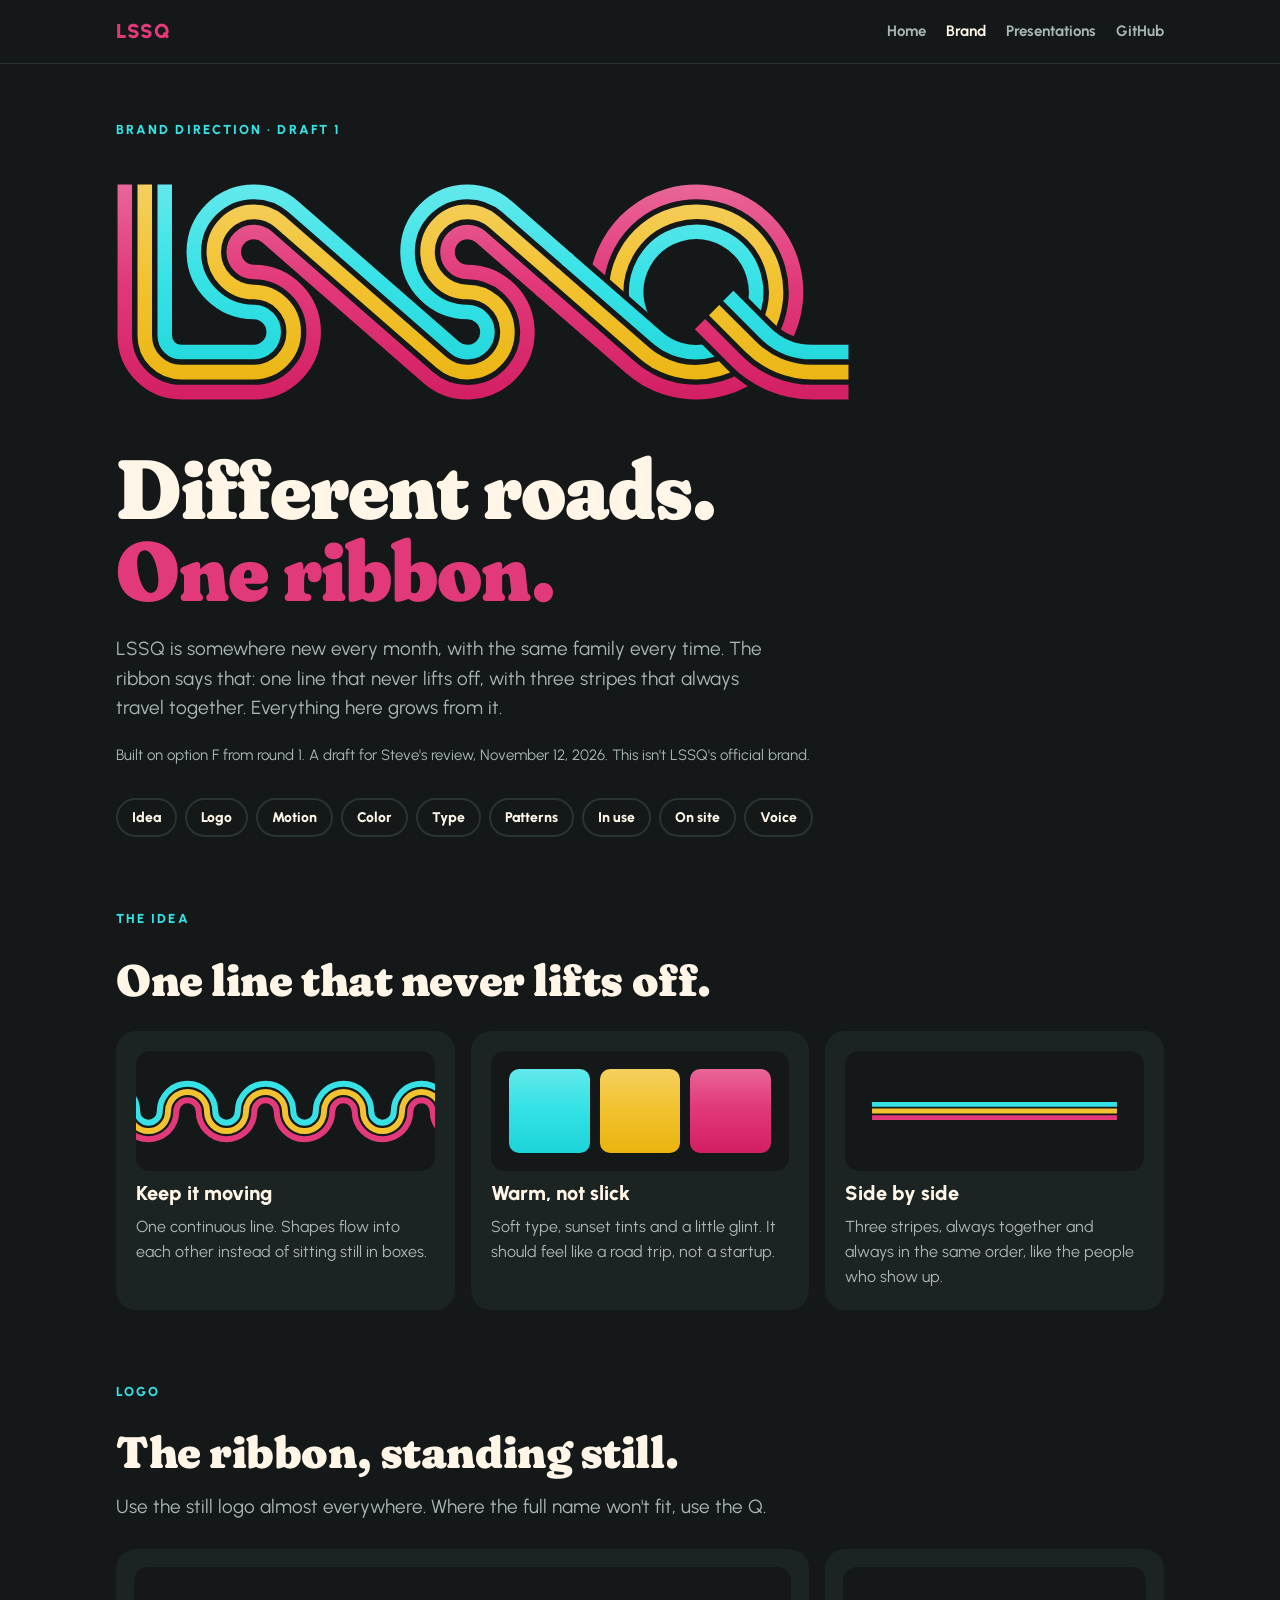
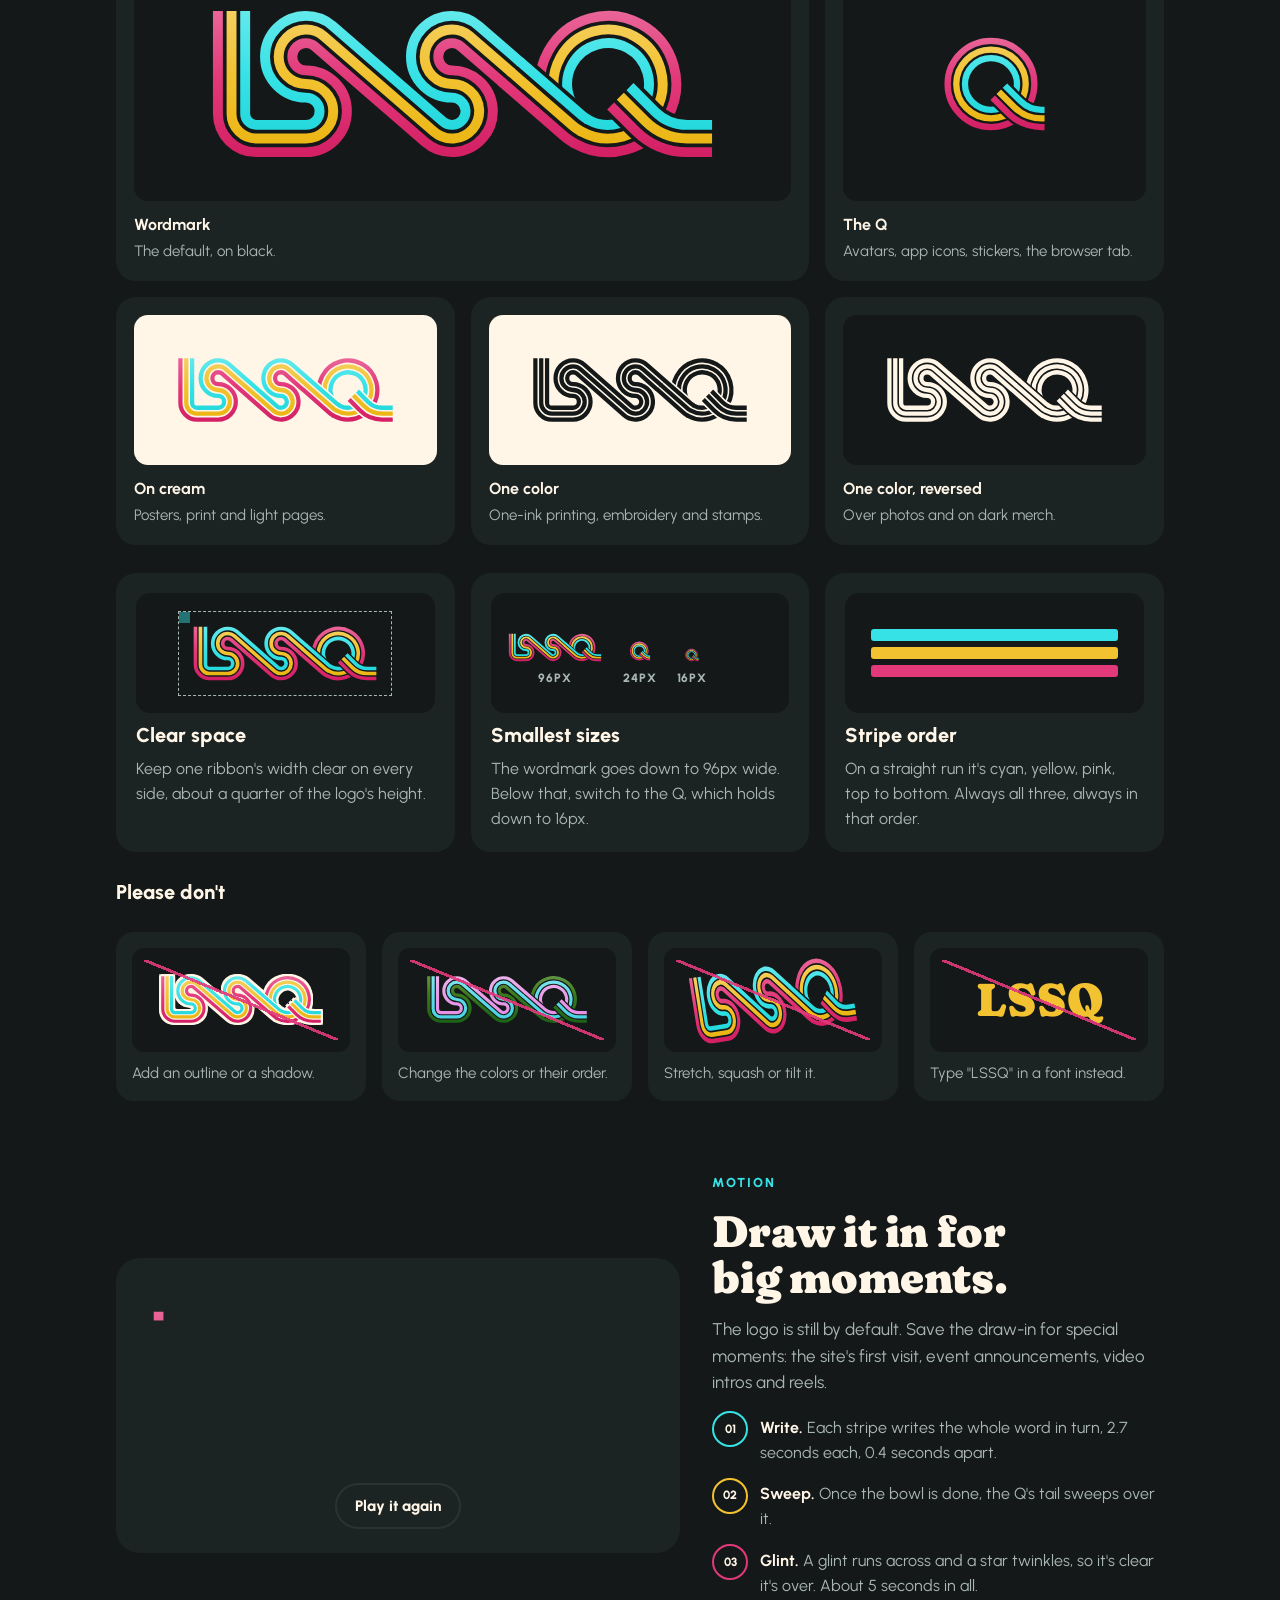
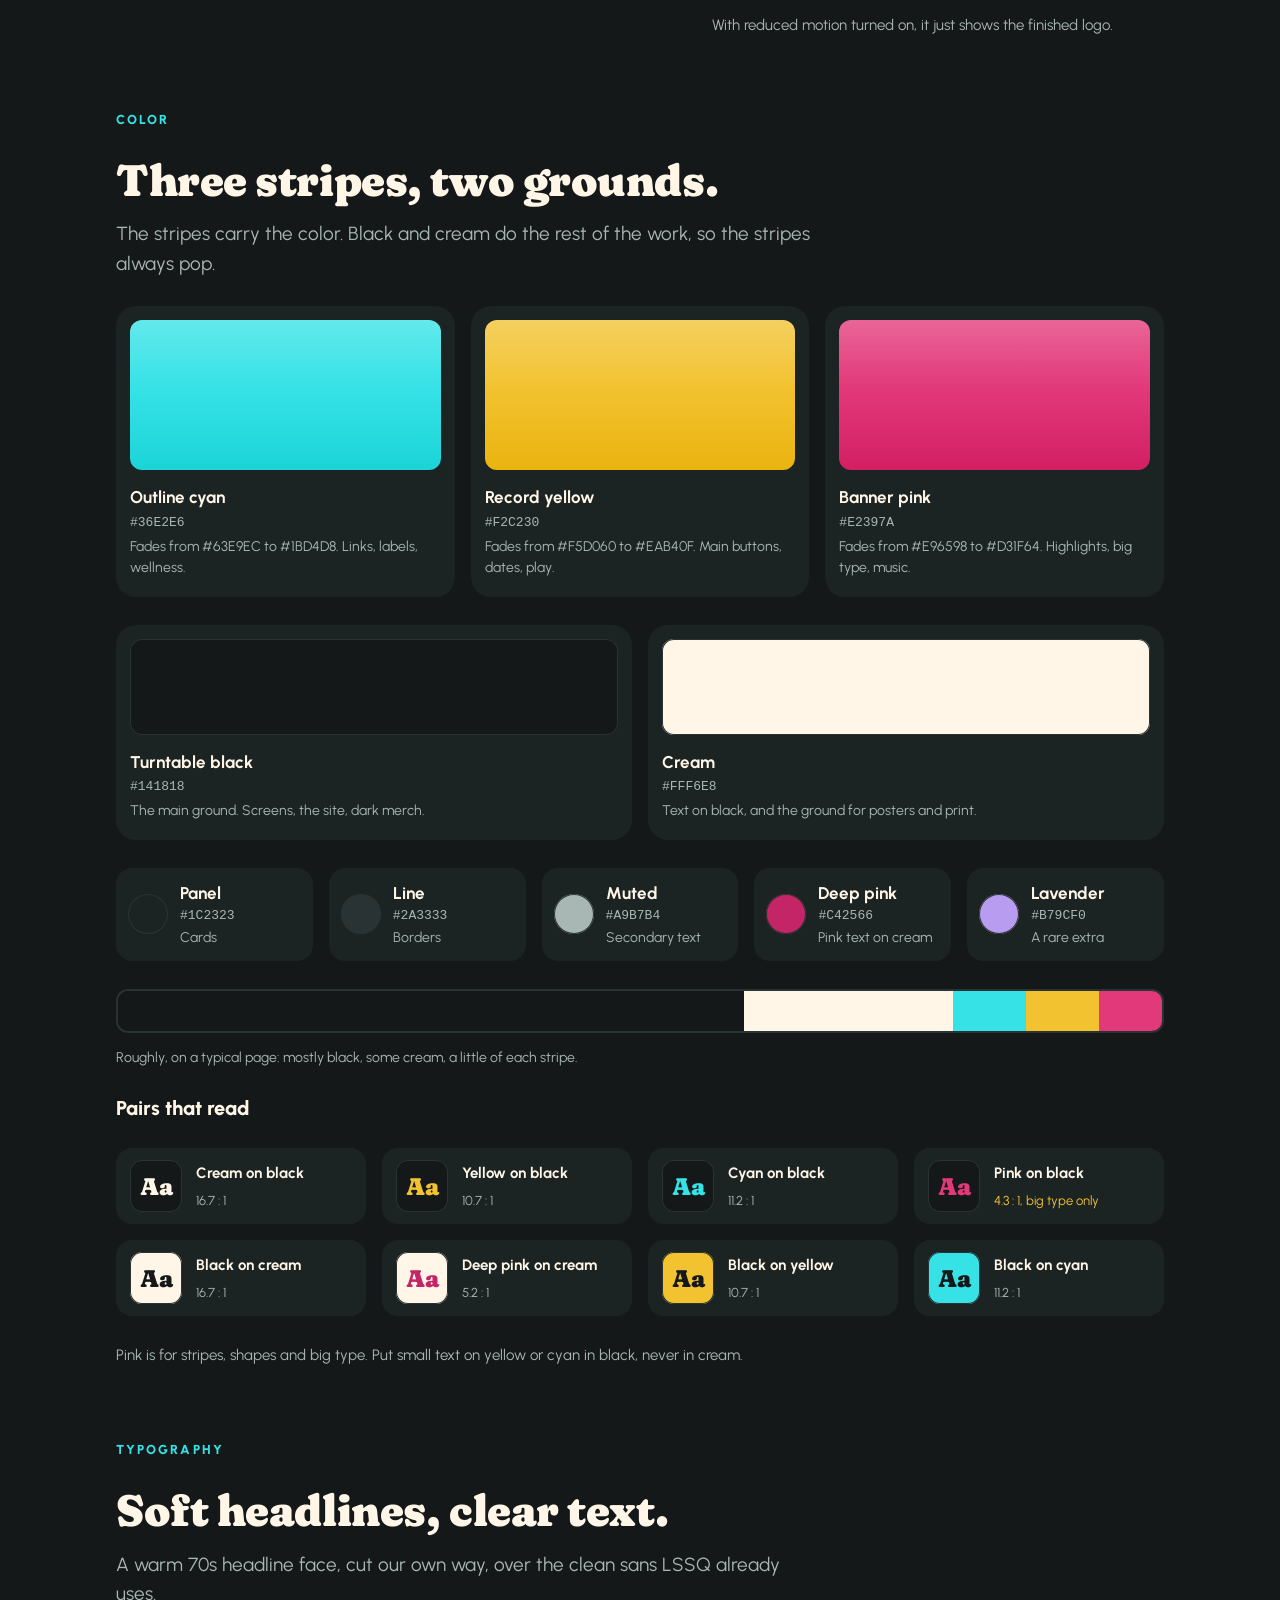
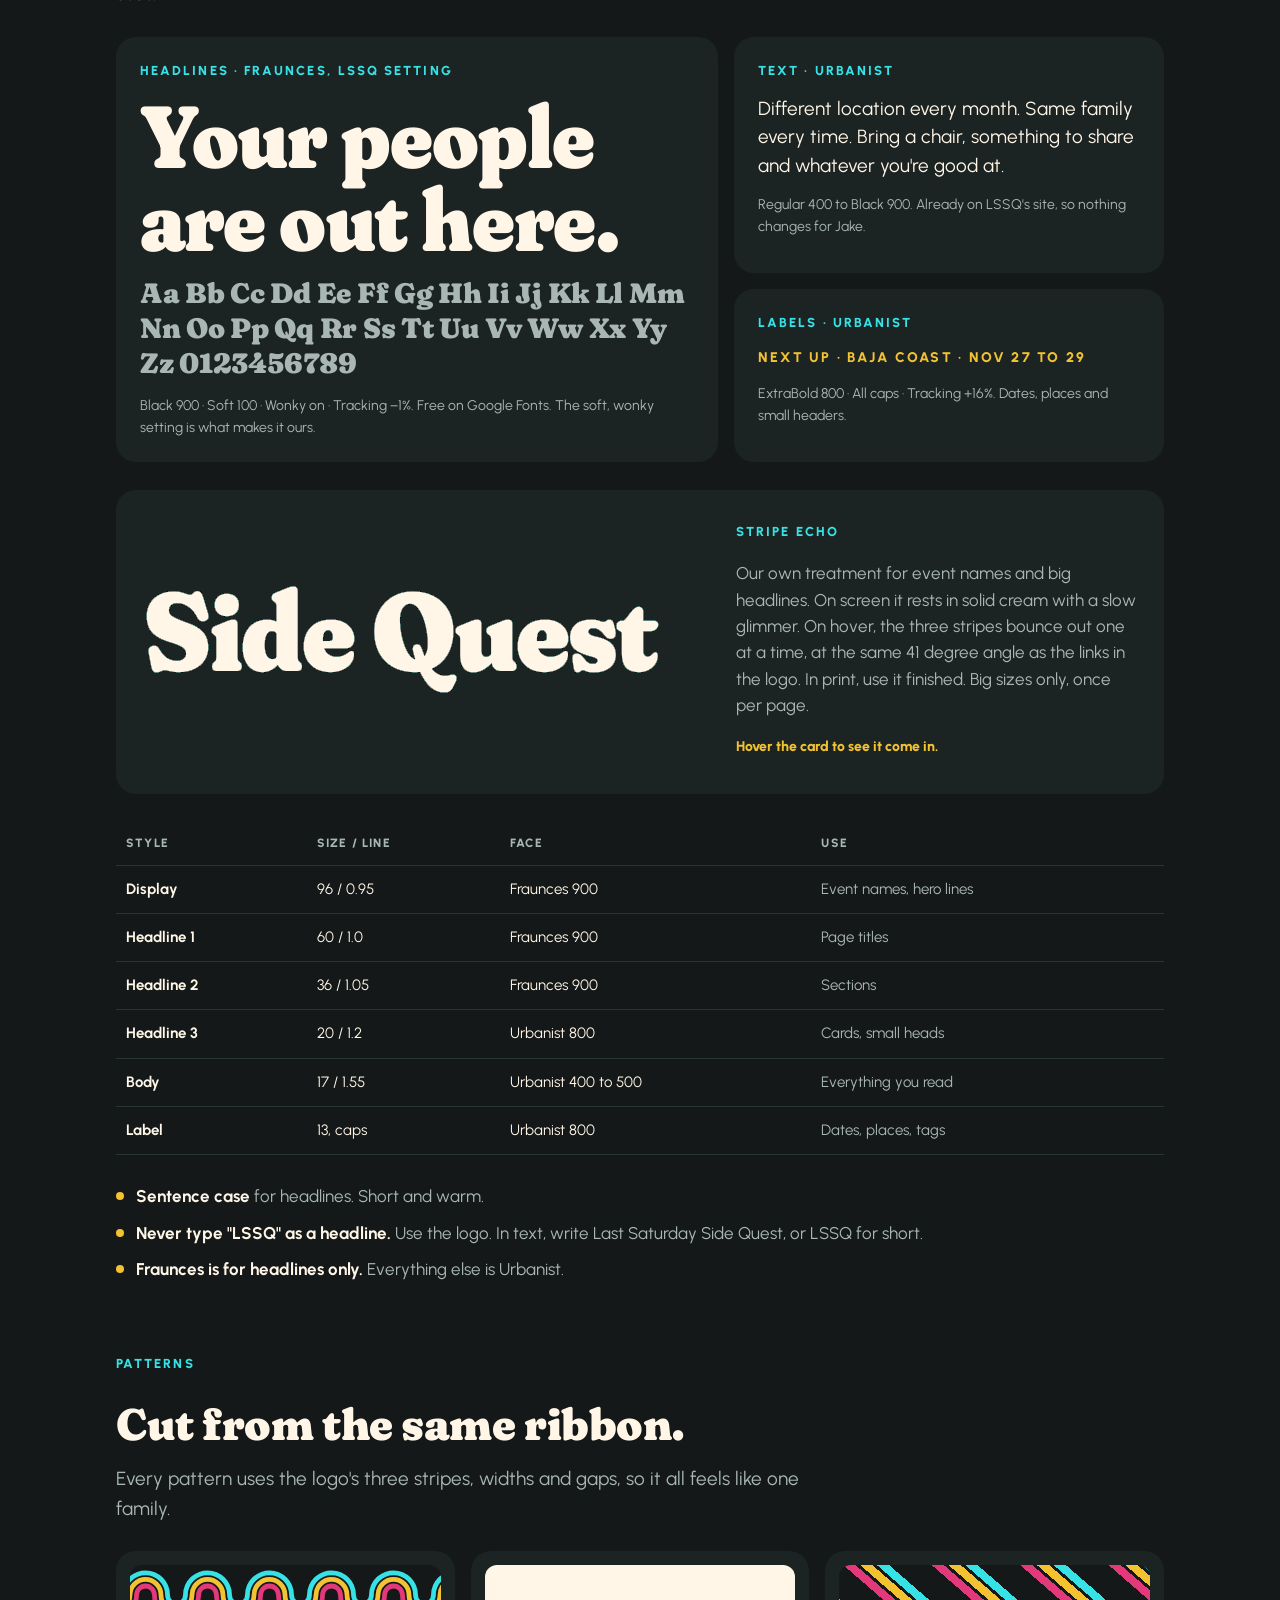
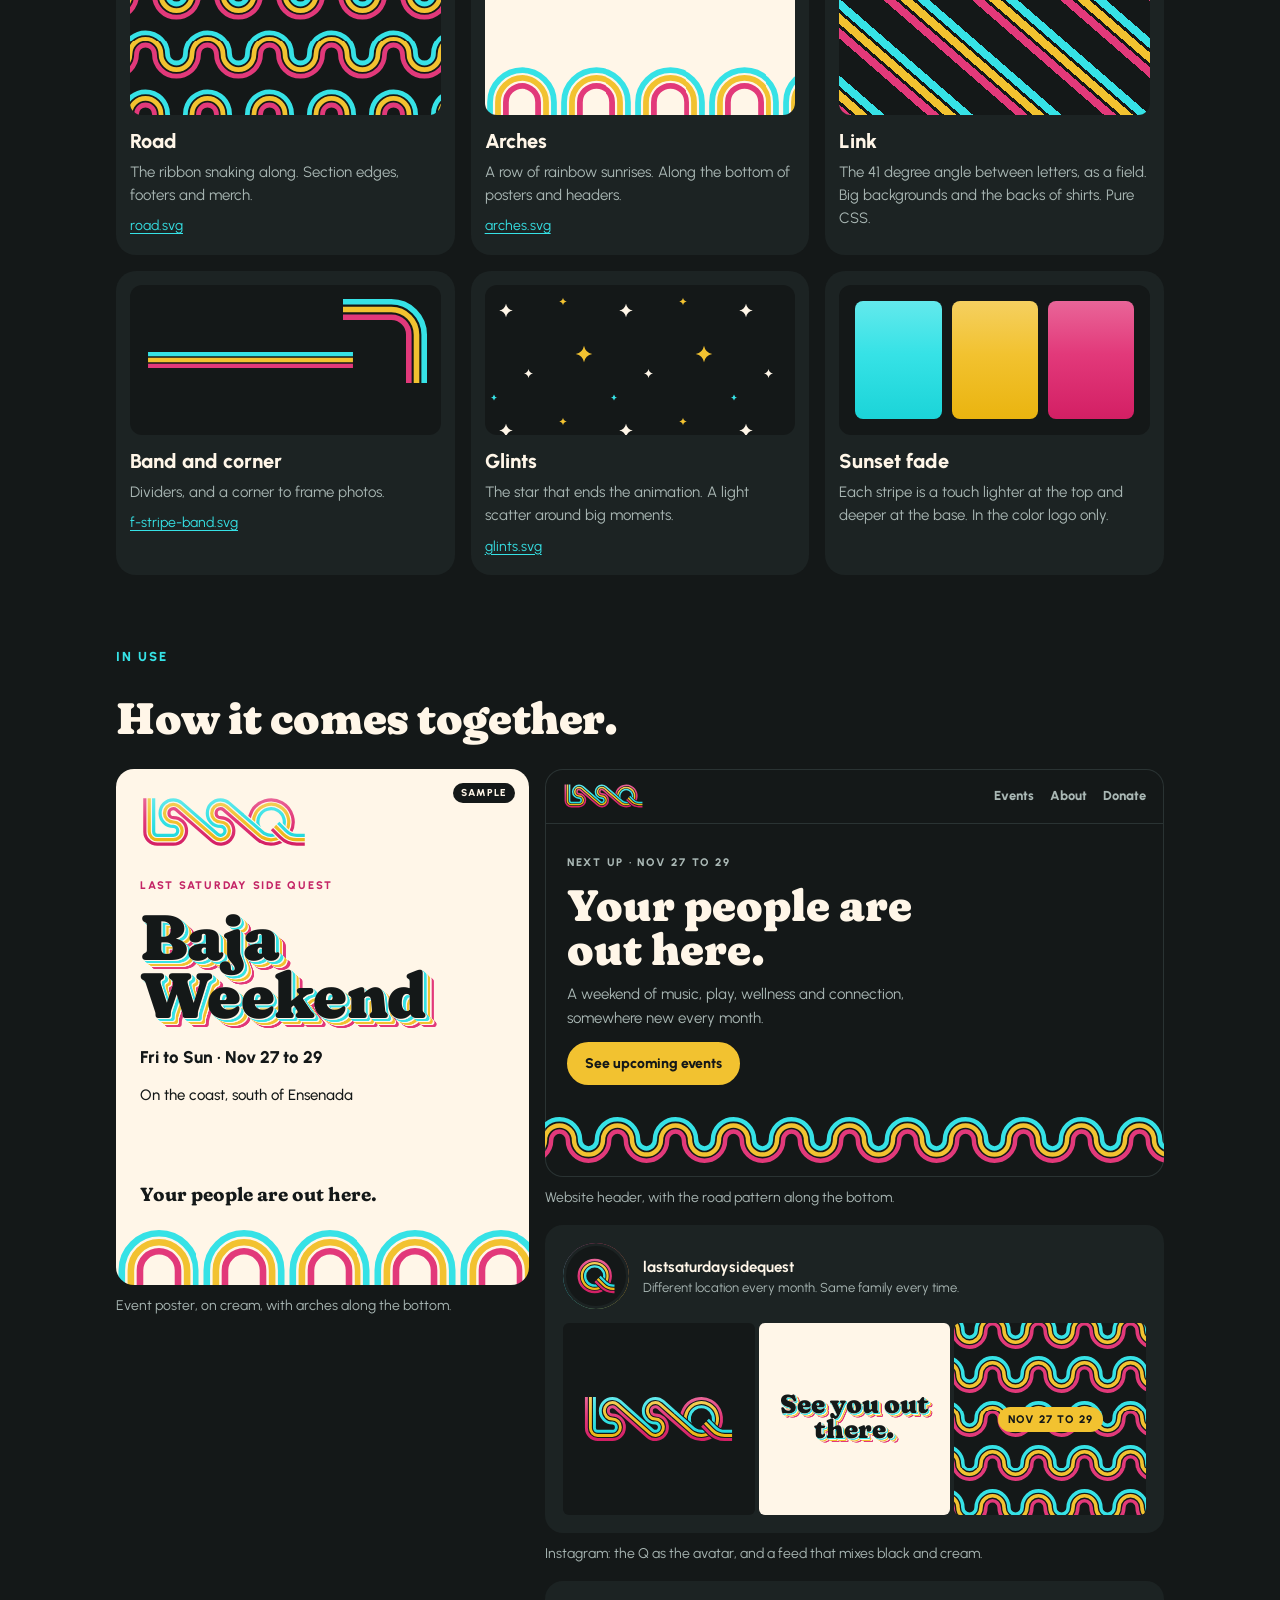
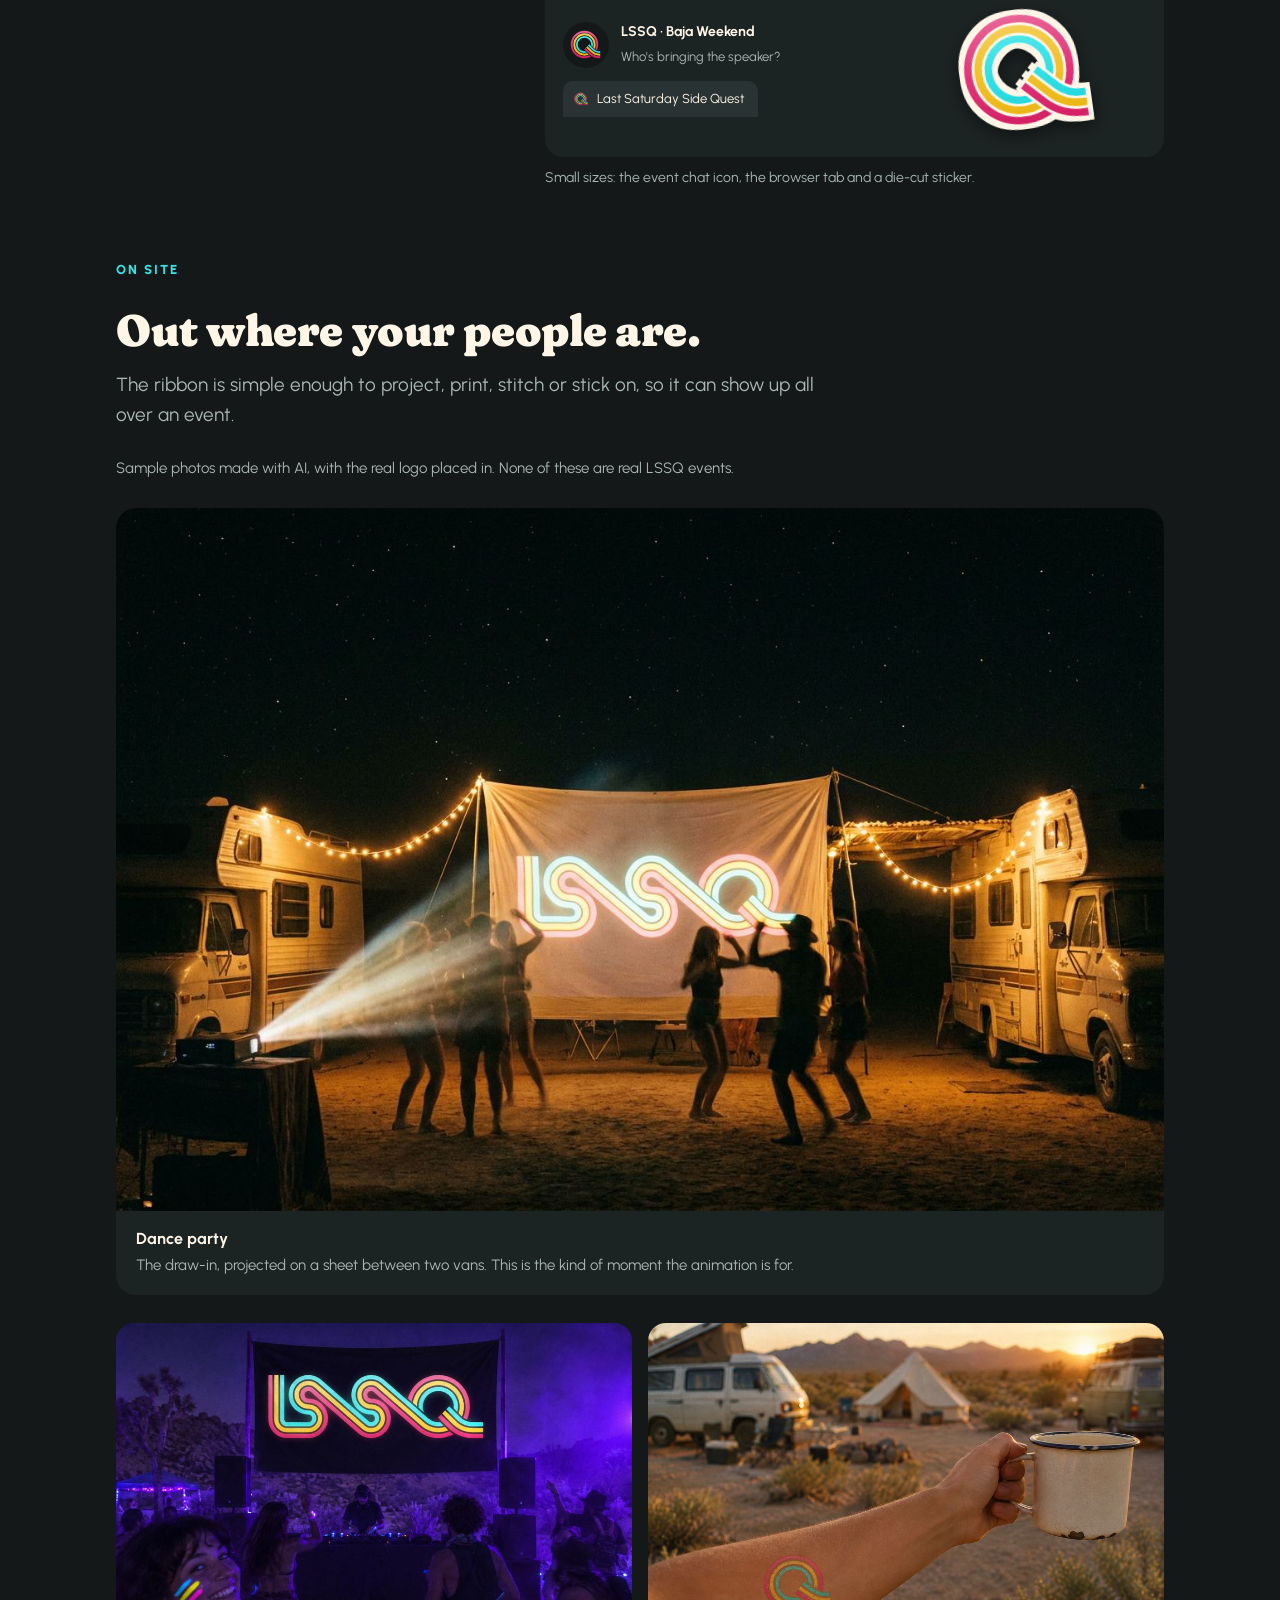
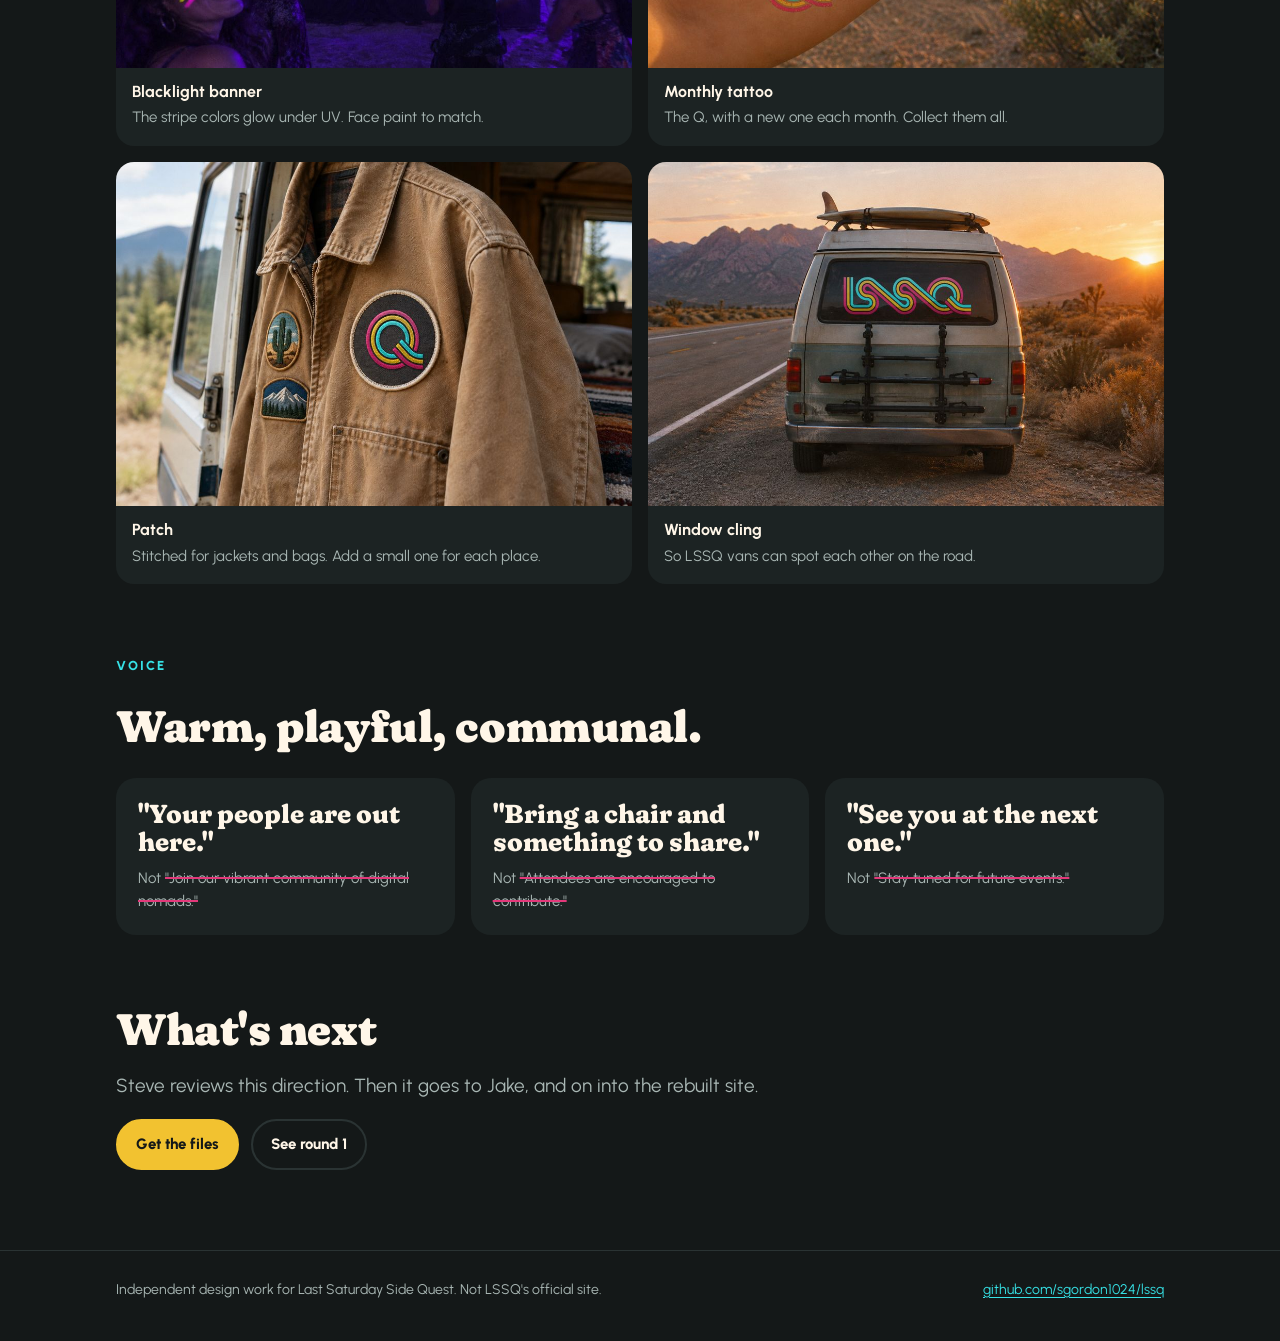
==== commit 2c9080ce: "Trim On site to Steve's four picks Keep the blacklight banner, monthly tattoo, patch and window clin" ====
--- a/brand/index.html
+++ b/brand/index.html
@@ -236,7 +236,7 @@
 /* On site */
 .onsite-hero { margin: 0; border-radius: 20px; overflow: hidden; background: var(--ink-2); }
 .onsite-hero img, .shots img { display: block; width: 100%; height: auto; }
-.shots { grid-template-columns: repeat(3, minmax(0, 1fr)); }
+.shots { grid-template-columns: repeat(2, minmax(0, 1fr)); }
 .shots li { border-radius: 18px; overflow: hidden; background: var(--ink-2); }
 .shots figure { margin: 0; }
 .onsite-hero figcaption, .shots figcaption { display: grid; gap: 2px; padding: 12px 16px 16px; font-size: 15px; color: var(--muted); }
@@ -505,7 +505,7 @@
   <section class="section" id="on-site" aria-labelledby="onsite-title">
     <p class="label">On site</p>
     <h2 id="onsite-title">Out where your people are.</h2>
-    <p class="lede">The ribbon is simple enough to tape, paint, stitch or project, so it can show up all over an event.</p>
+    <p class="lede">The ribbon is simple enough to project, print, stitch or stick on, so it can show up all over an event.</p>
     <p class="note">Sample photos made with AI, with the real logo placed in. None of these are real LSSQ events.</p>
     <figure class="onsite-hero">
       <img src="on-site/projector.jpg" width="1264" height="848" loading="lazy" alt="The LSSQ logo projected on a white sheet strung between two camper vans at night, with people dancing under string lights">
@@ -516,11 +516,6 @@
       <li><figure><img src="on-site/tattoo.jpg" width="1000" height="667" loading="lazy" alt="A forearm with the Q as a temporary tattoo, holding an enamel camp mug, with vans and a tent behind"><figcaption><b>Monthly tattoo</b>The Q, with a new one each month. Collect them all.</figcaption></figure></li>
       <li><figure><img src="on-site/patch.jpg" width="1000" height="667" loading="lazy" alt="A round embroidered Q patch on a tan canvas jacket hanging on a van door"><figcaption><b>Patch</b>Stitched for jackets and bags. Add a small one for each place.</figcaption></figure></li>
       <li><figure><img src="on-site/van.jpg" width="1000" height="667" loading="lazy" alt="The LSSQ logo as a window cling on the back of a camper van parked by a desert highway at sunset"><figcaption><b>Window cling</b>So LSSQ vans can spot each other on the road.</figcaption></figure></li>
-      <li><figure><img src="on-site/taped-road.jpg" width="1000" height="667" loading="lazy" alt="Three stripes of cyan, yellow and pink tape on the dirt leading to camp, past a wooden sign painted with the Q"><figcaption><b>Taped road</b>Three rolls of tape lead the way to camp, then peel right up.</figcaption></figure></li>
-      <li><figure><img src="on-site/human-ribbon.jpg" width="1000" height="667" loading="lazy" alt="A drone photo of people in cyan, yellow and pink shirts standing in three lines that form one winding ribbon on the desert floor"><figcaption><b>Human ribbon</b>Everyone wears a stripe color for one drone photo each month.</figcaption></figure></li>
-      <li><figure><img src="on-site/water.jpg" width="1000" height="667" loading="lazy" alt="A blue water jug at a refill station with an LSSQ logo sticker on it"><figcaption><b>Refill station</b>A sticker on the shared water jug.</figcaption></figure></li>
-      <li><figure><img src="on-site/poop-bags.jpg" width="1000" height="667" loading="lazy" alt="A poop-bag holder with the Q printed on its cap, clipped to a leash, with a happy dog behind"><figcaption><b>Poop bags</b>Every camp has dogs. Every dog walk gets a Q.</figcaption></figure></li>
-      <li><figure><img src="on-site/porta-potty.jpg" width="1000" height="667" loading="lazy" alt="A teal porta-potty at camp with the Q on its door sign"><figcaption><b>Porta-potty</b>Even here. Especially here.</figcaption></figure></li>
     </ul>
   </section>
 
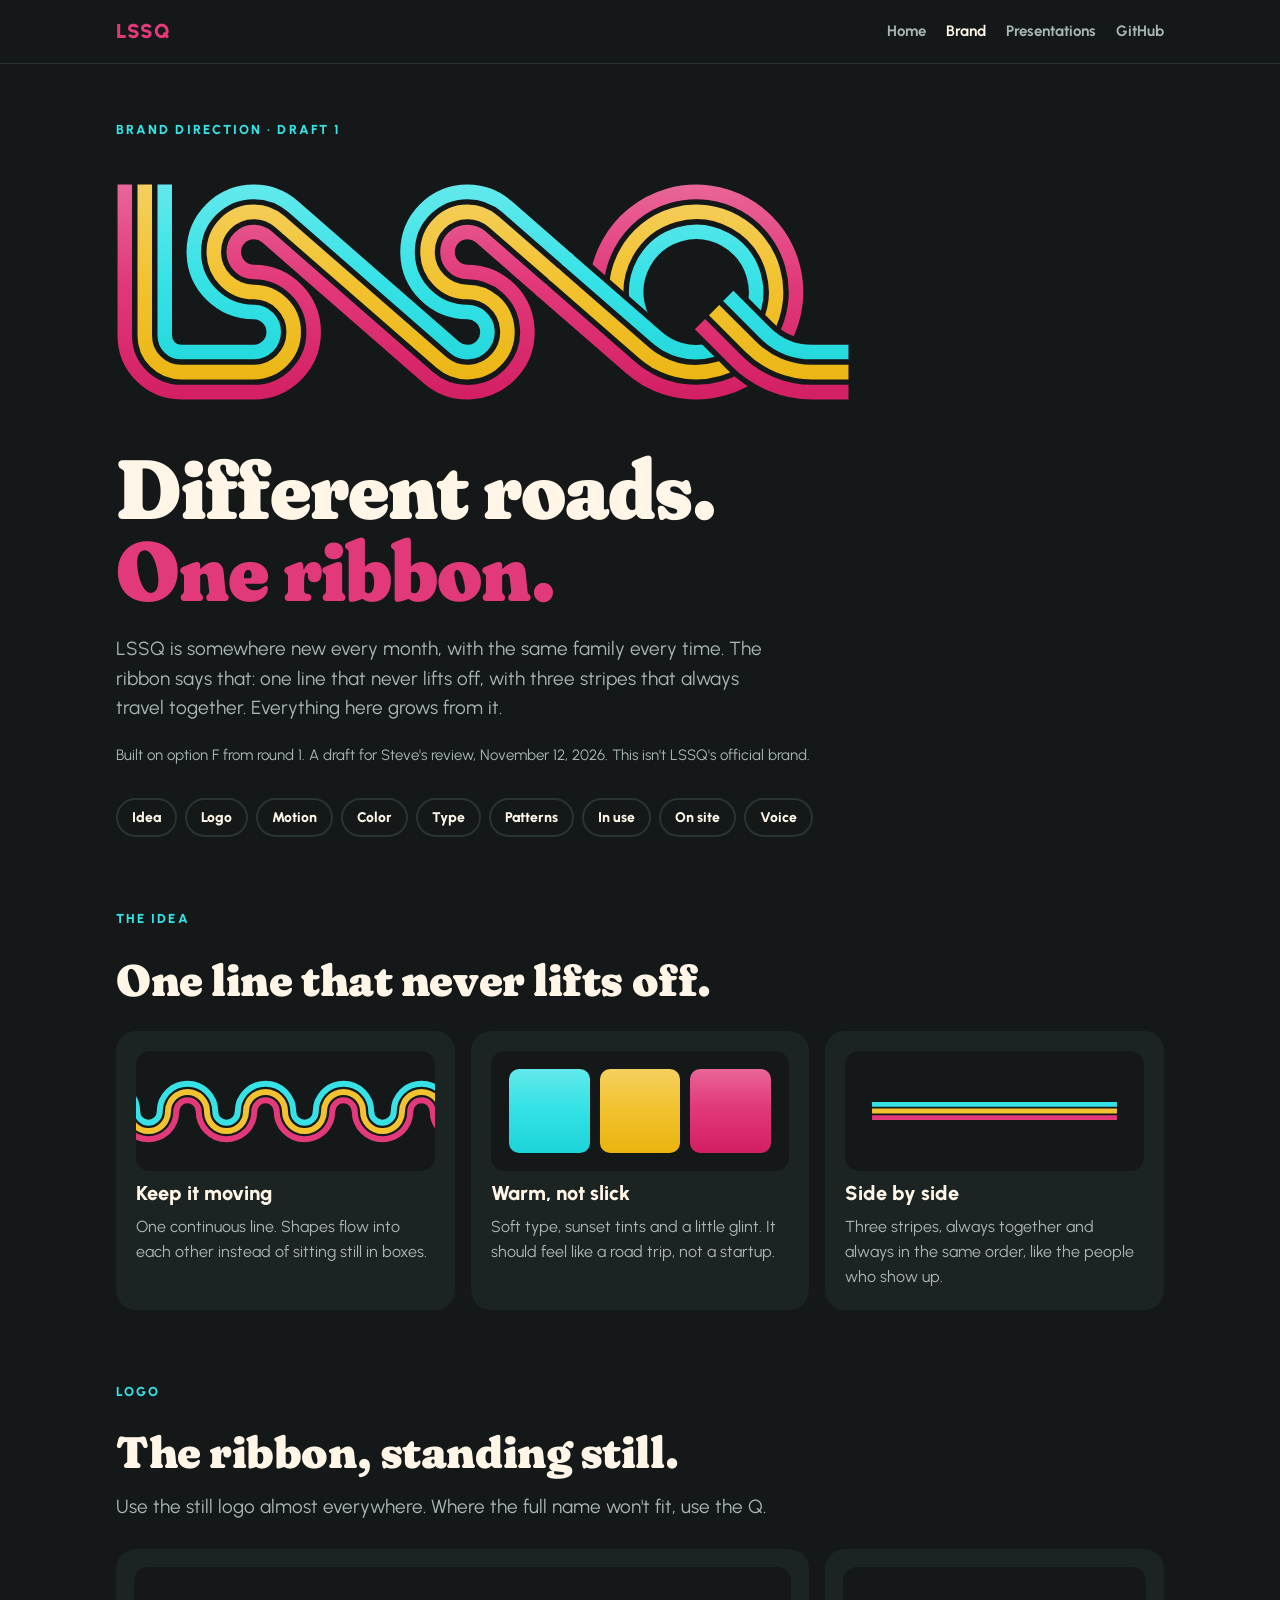
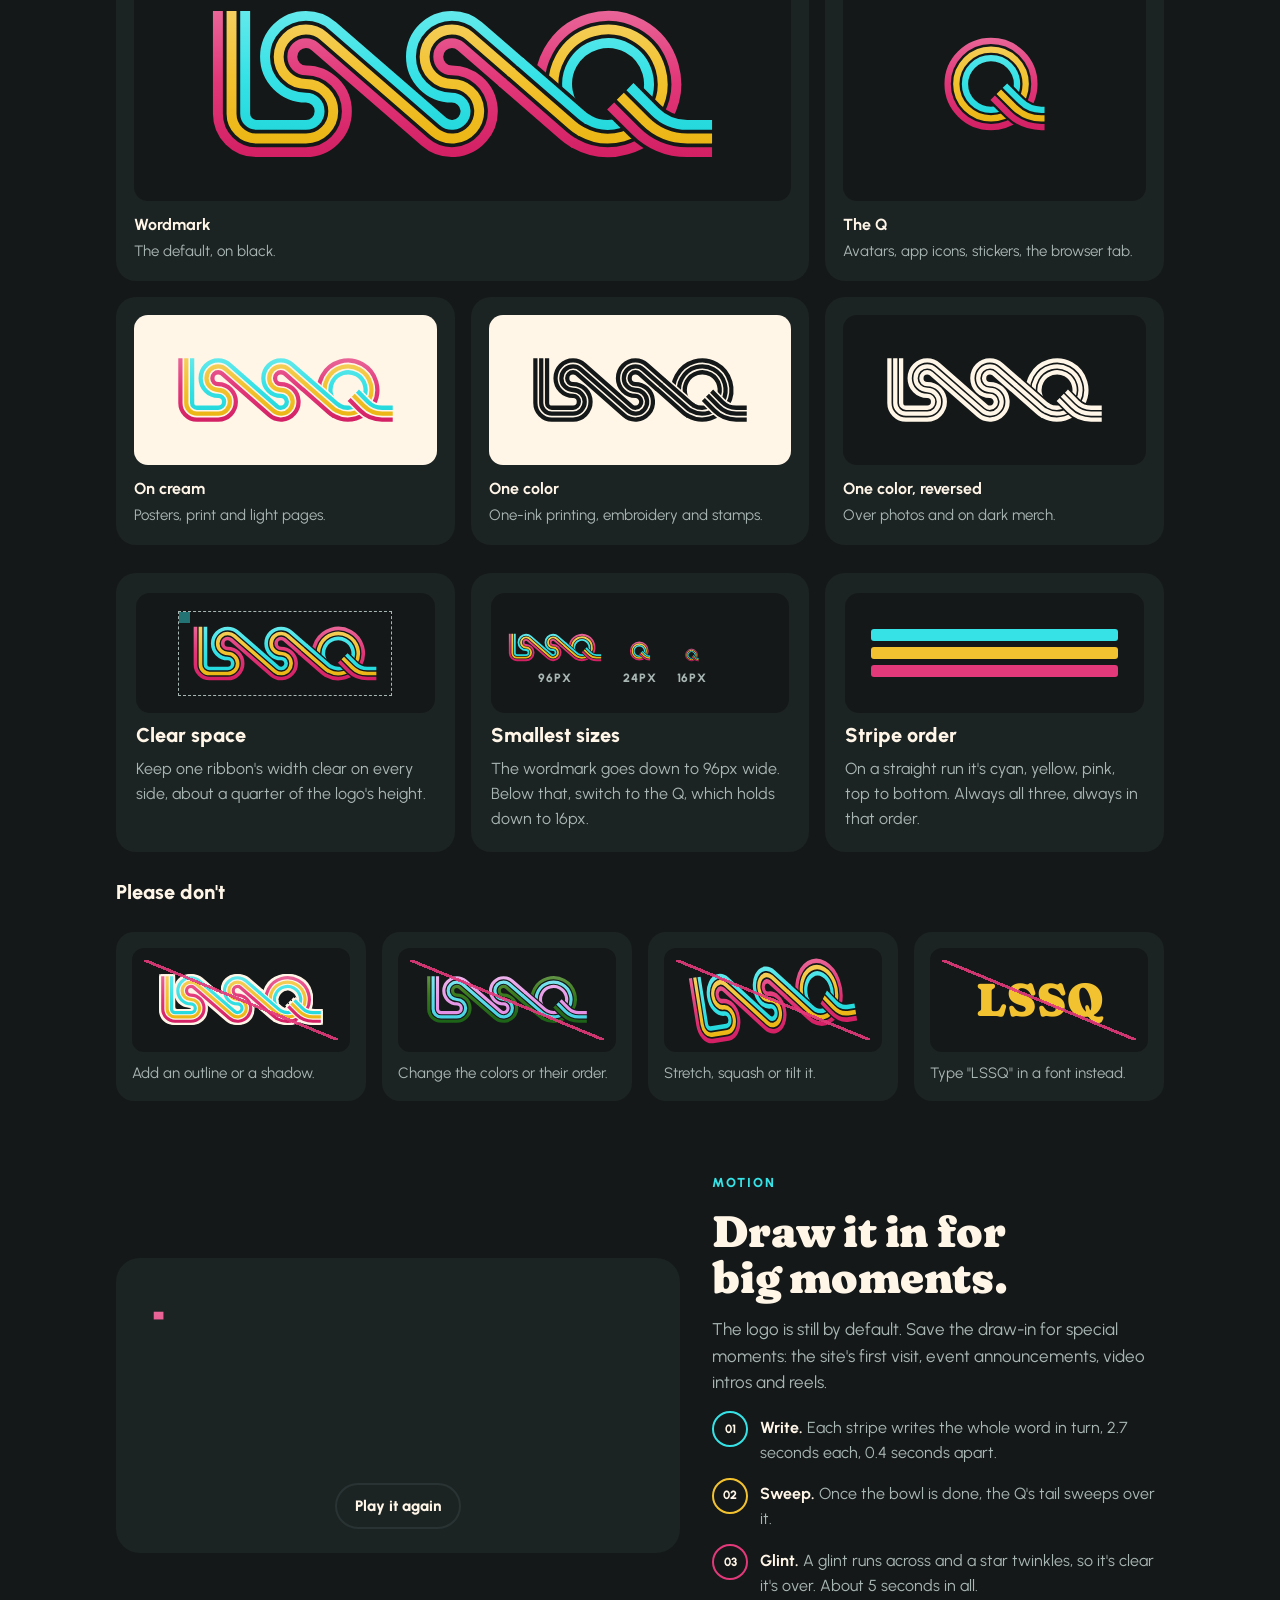
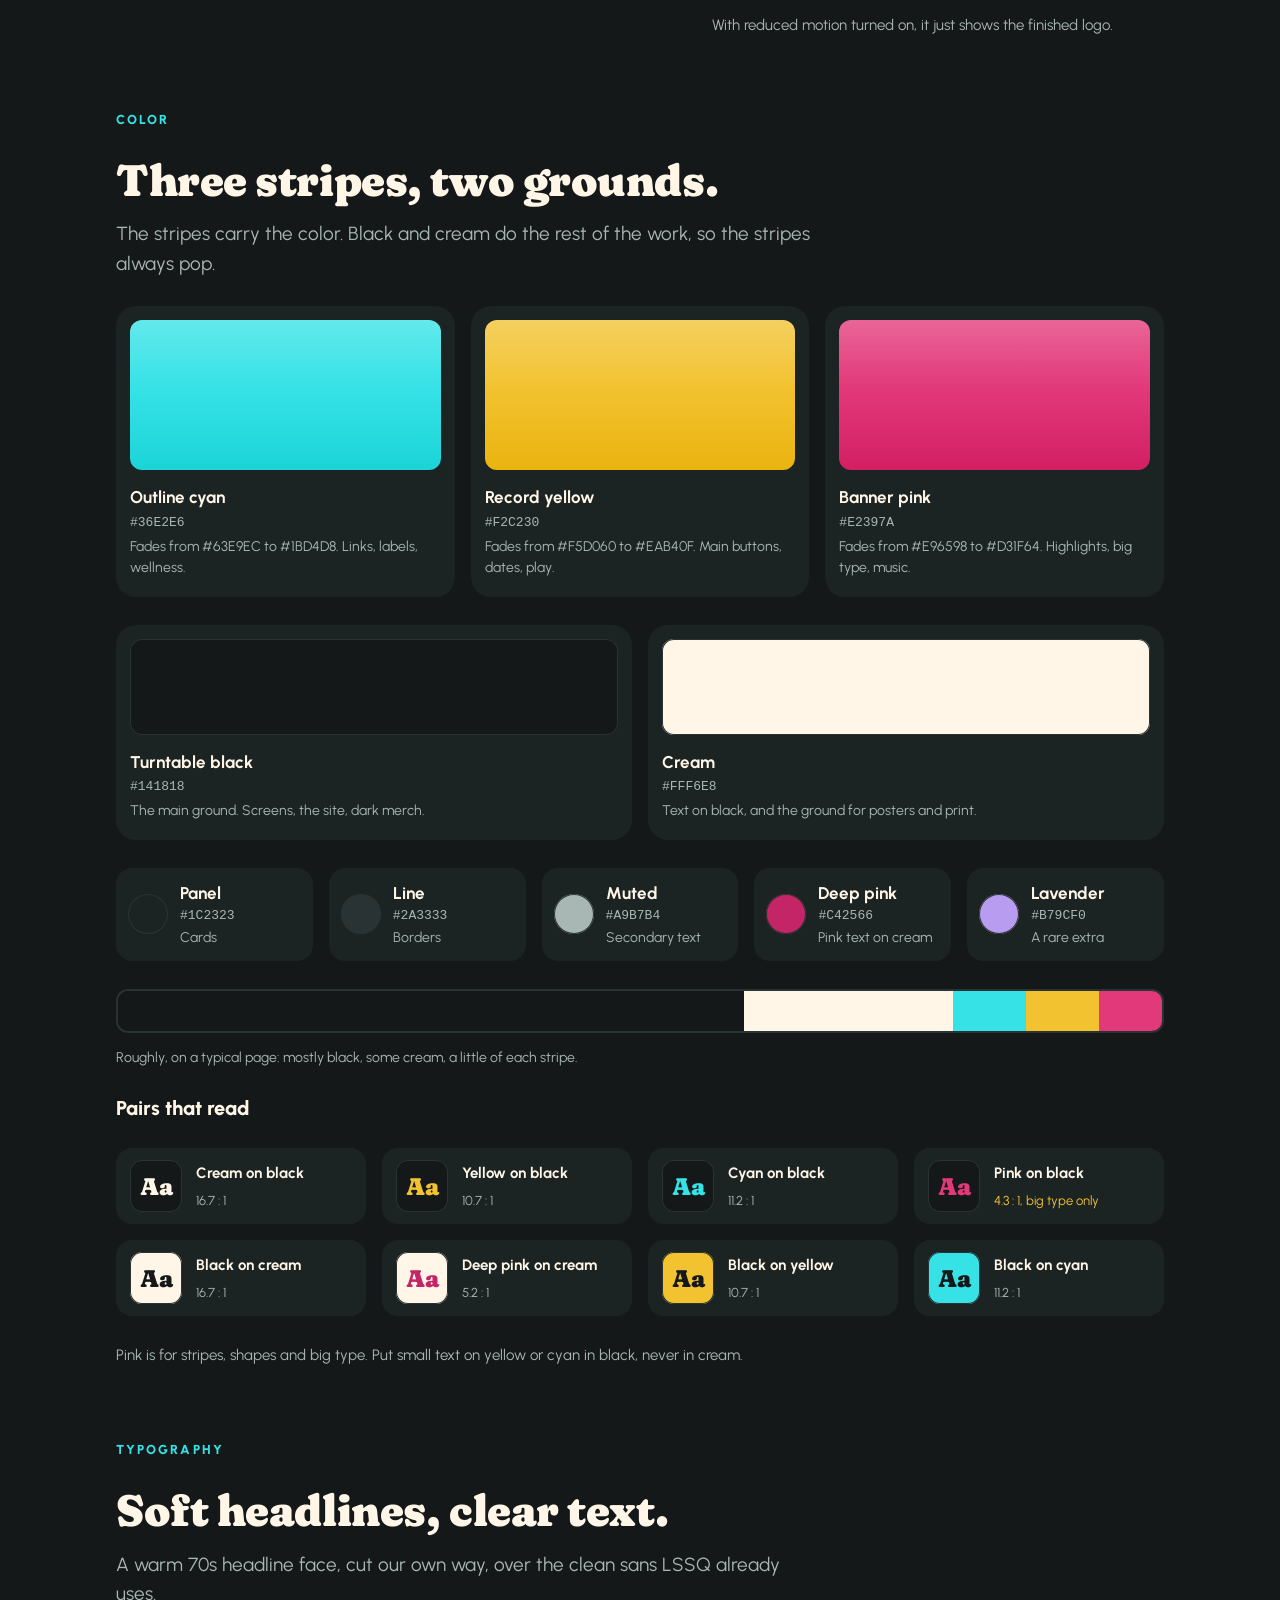
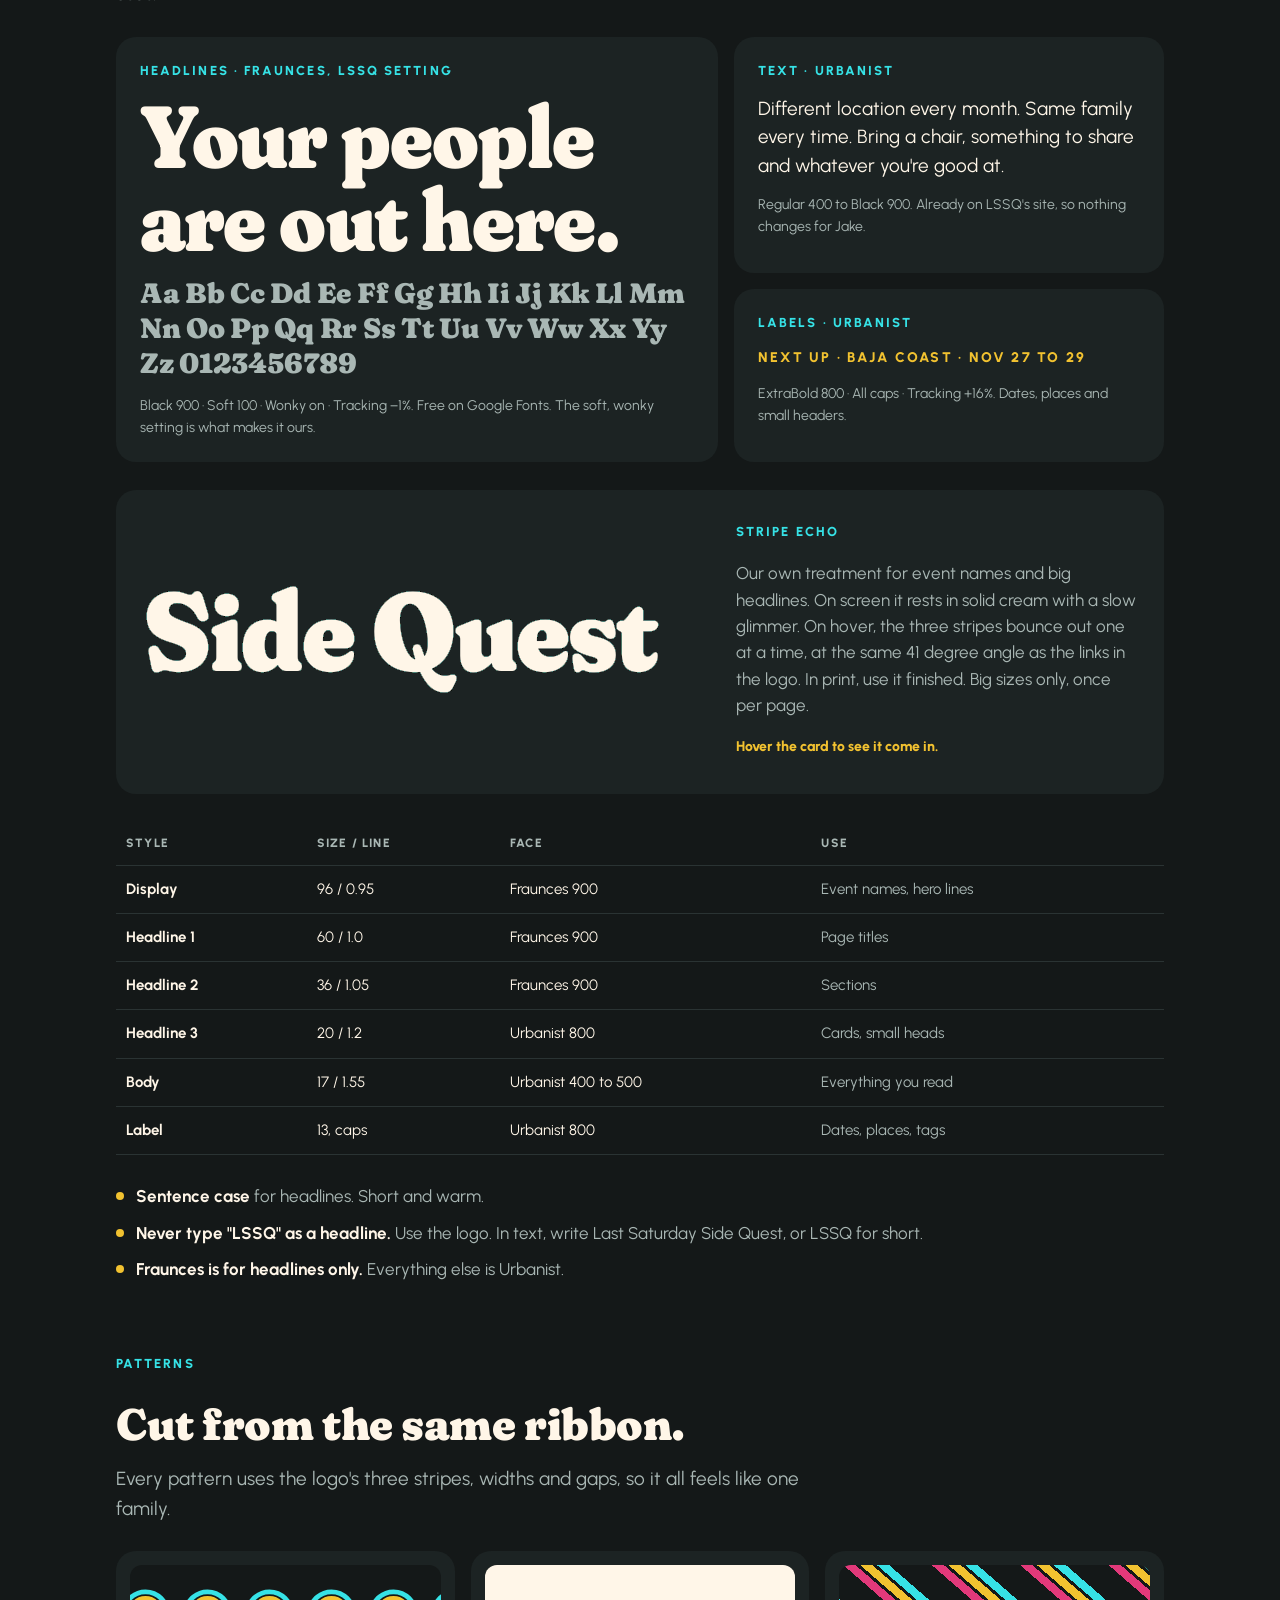
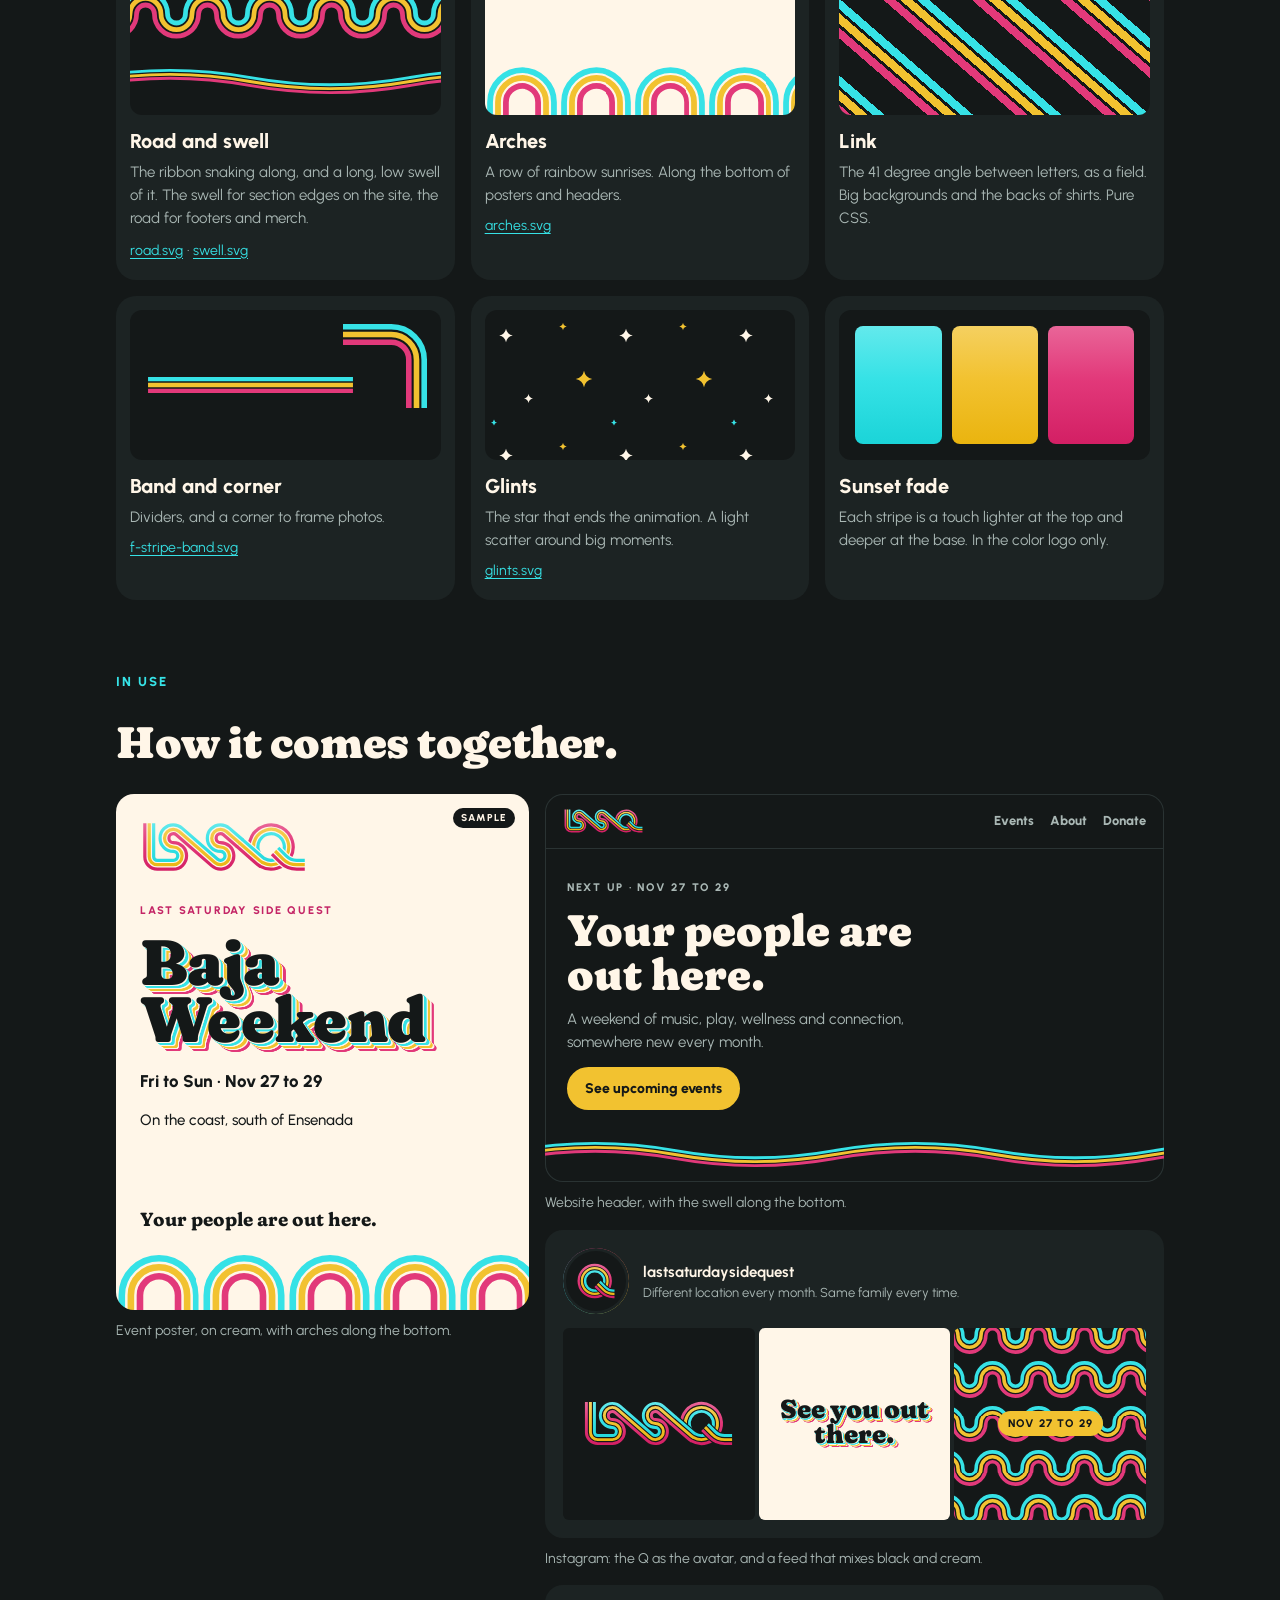
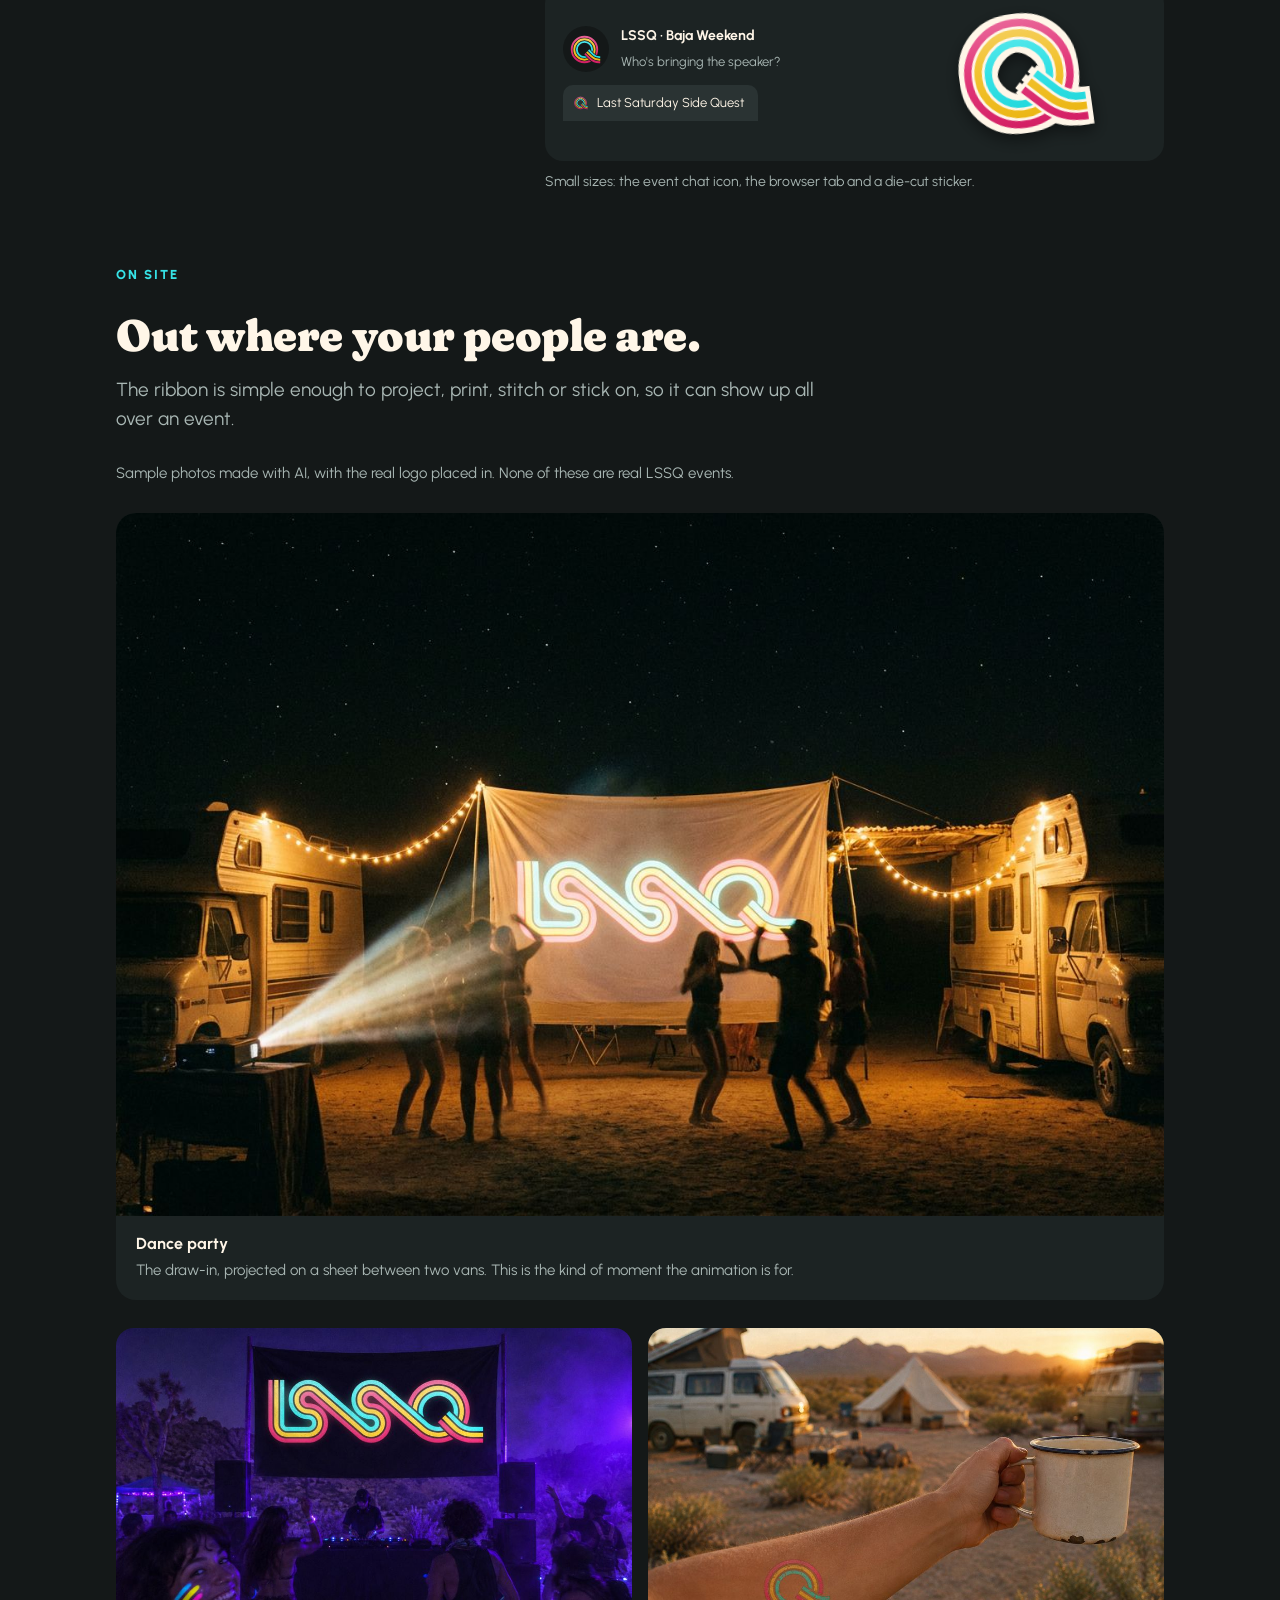
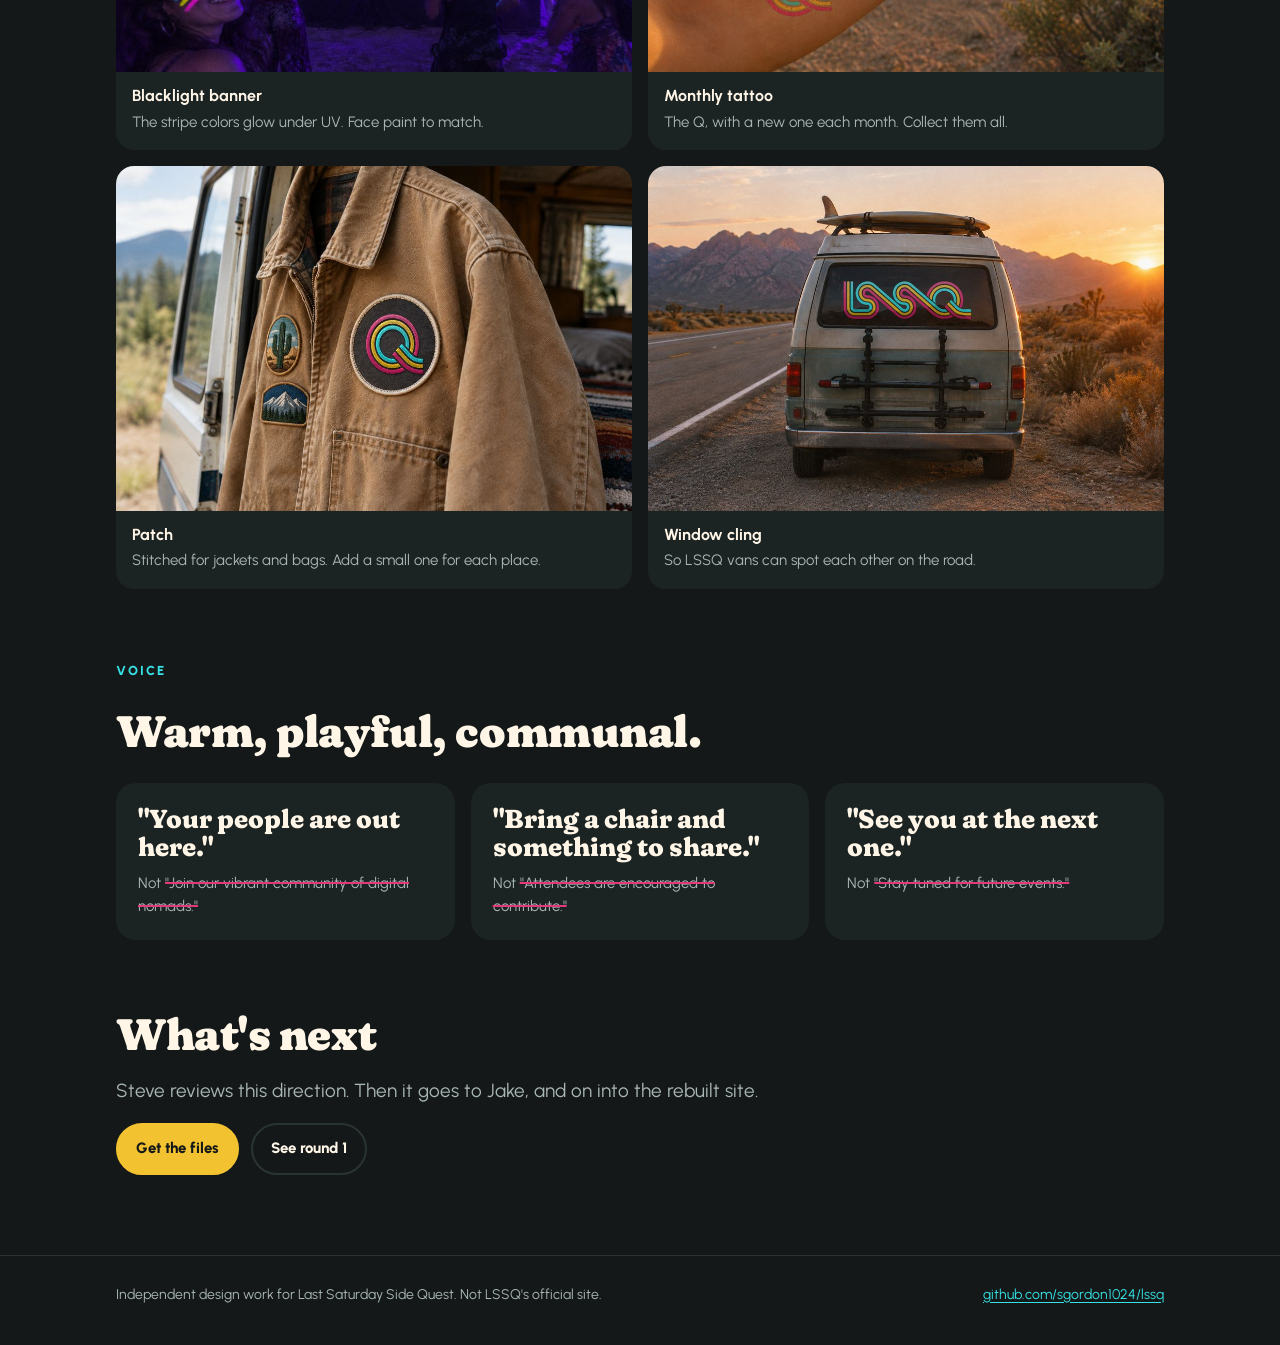
==== commit 37f60e64: "Add the swell, a long low wave of the ribbon Steve wanted the stripes to sit into the site more calm" ====
--- a/brand/index.html
+++ b/brand/index.html
@@ -172,7 +172,8 @@
 .patterns p { font-size: 15px; color: var(--muted); }
 .patterns a { font-size: 14px; }
 .pat { height: 150px; border-radius: 12px; background-color: var(--ink); margin-bottom: 6px; }
-.p-road { background-image: url(patterns/road.svg); background-size: 62px auto; }
+.p-road { background: var(--ink) url(patterns/swell.svg) left -40px bottom 20px / 320px auto repeat-x; }
+.p-road::before { content: ""; display: block; height: 62px; margin-top: 18px; background: url(patterns/road.svg) left center / 62px auto repeat-x; }
 .p-arches { background: var(--cream) url(patterns/arches.svg) left bottom / auto 52px repeat-x; }
 .p-link { background-image: repeating-linear-gradient(41deg, var(--pink) 0 8px, transparent 8px 11px, var(--sun) 11px 19px, transparent 19px 22px, var(--cyan) 22px 30px, transparent 30px 58px); }
 .p-band { display: grid; align-content: center; gap: 0; padding: 0 0 0 18px; background: var(--ink) url(marks/f-stripe-corner.svg) right 14px top 14px / 84px no-repeat; }
@@ -200,7 +201,7 @@
 .sm-bar { display: flex; align-items: center; justify-content: space-between; gap: 12px; padding: 14px 18px; border-bottom: 1px solid var(--ink-3); }
 .sm-bar img { height: 26px; width: auto; }
 .sm-bar ul { display: flex; gap: 16px; margin: 0; padding: 0; list-style: none; font-size: 13px; font-weight: 800; color: var(--muted); }
-.sm-hero { display: grid; gap: 12px; padding: 30px 22px 92px; background: url(patterns/road.svg) left bottom 10px / 58px auto repeat-x; }
+.sm-hero { display: grid; gap: 12px; padding: 30px 22px 72px; background: url(patterns/swell.svg) left -30px bottom 14px / 320px auto repeat-x; }
 .sm-hero .label { font-size: 11px; }
 .sm-hero h3 { font-family: var(--display); font-weight: 900; font-variation-settings: "SOFT" 100, "WONK" 1; font-size: clamp(30px, 4vw, 44px); line-height: 1; max-width: 12ch; }
 .sm-hero p { color: var(--muted); font-size: 15px; max-width: 40ch; }
@@ -439,7 +440,7 @@
     <h2 id="patterns-title">Cut from the same ribbon.</h2>
     <p class="lede">Every pattern uses the logo's three stripes, widths and gaps, so it all feels like one family.</p>
     <ul class="grid patterns">
-      <li><span class="pat p-road" aria-hidden="true"></span><h3>Road</h3><p>The ribbon snaking along. Section edges, footers and merch.</p><a href="patterns/road.svg">road.svg</a></li>
+      <li><span class="pat p-road" aria-hidden="true"></span><h3>Road and swell</h3><p>The ribbon snaking along, and a long, low swell of it. The swell for section edges on the site, the road for footers and merch.</p><p><a href="patterns/road.svg">road.svg</a> · <a href="patterns/swell.svg">swell.svg</a></p></li>
       <li><span class="pat p-arches" aria-hidden="true"></span><h3>Arches</h3><p>A row of rainbow sunrises. Along the bottom of posters and headers.</p><a href="patterns/arches.svg">arches.svg</a></li>
       <li><span class="pat p-link" aria-hidden="true"></span><h3>Link</h3><p>The 41 degree angle between letters, as a field. Big backgrounds and the backs of shirts. Pure CSS.</p></li>
       <li><span class="pat p-band" aria-hidden="true"><img src="marks/f-stripe-band.svg" alt=""></span><h3>Band and corner</h3><p>Dividers, and a corner to frame photos.</p><a href="marks/f-stripe-band.svg">f-stripe-band.svg</a></li>
@@ -475,7 +476,7 @@
               <span class="btn primary">See upcoming events</span>
             </div>
           </div>
-          <figcaption>Website header, with the road pattern along the bottom.</figcaption>
+          <figcaption>Website header, with the swell along the bottom.</figcaption>
         </figure>
         <figure class="mock">
           <div class="ig">
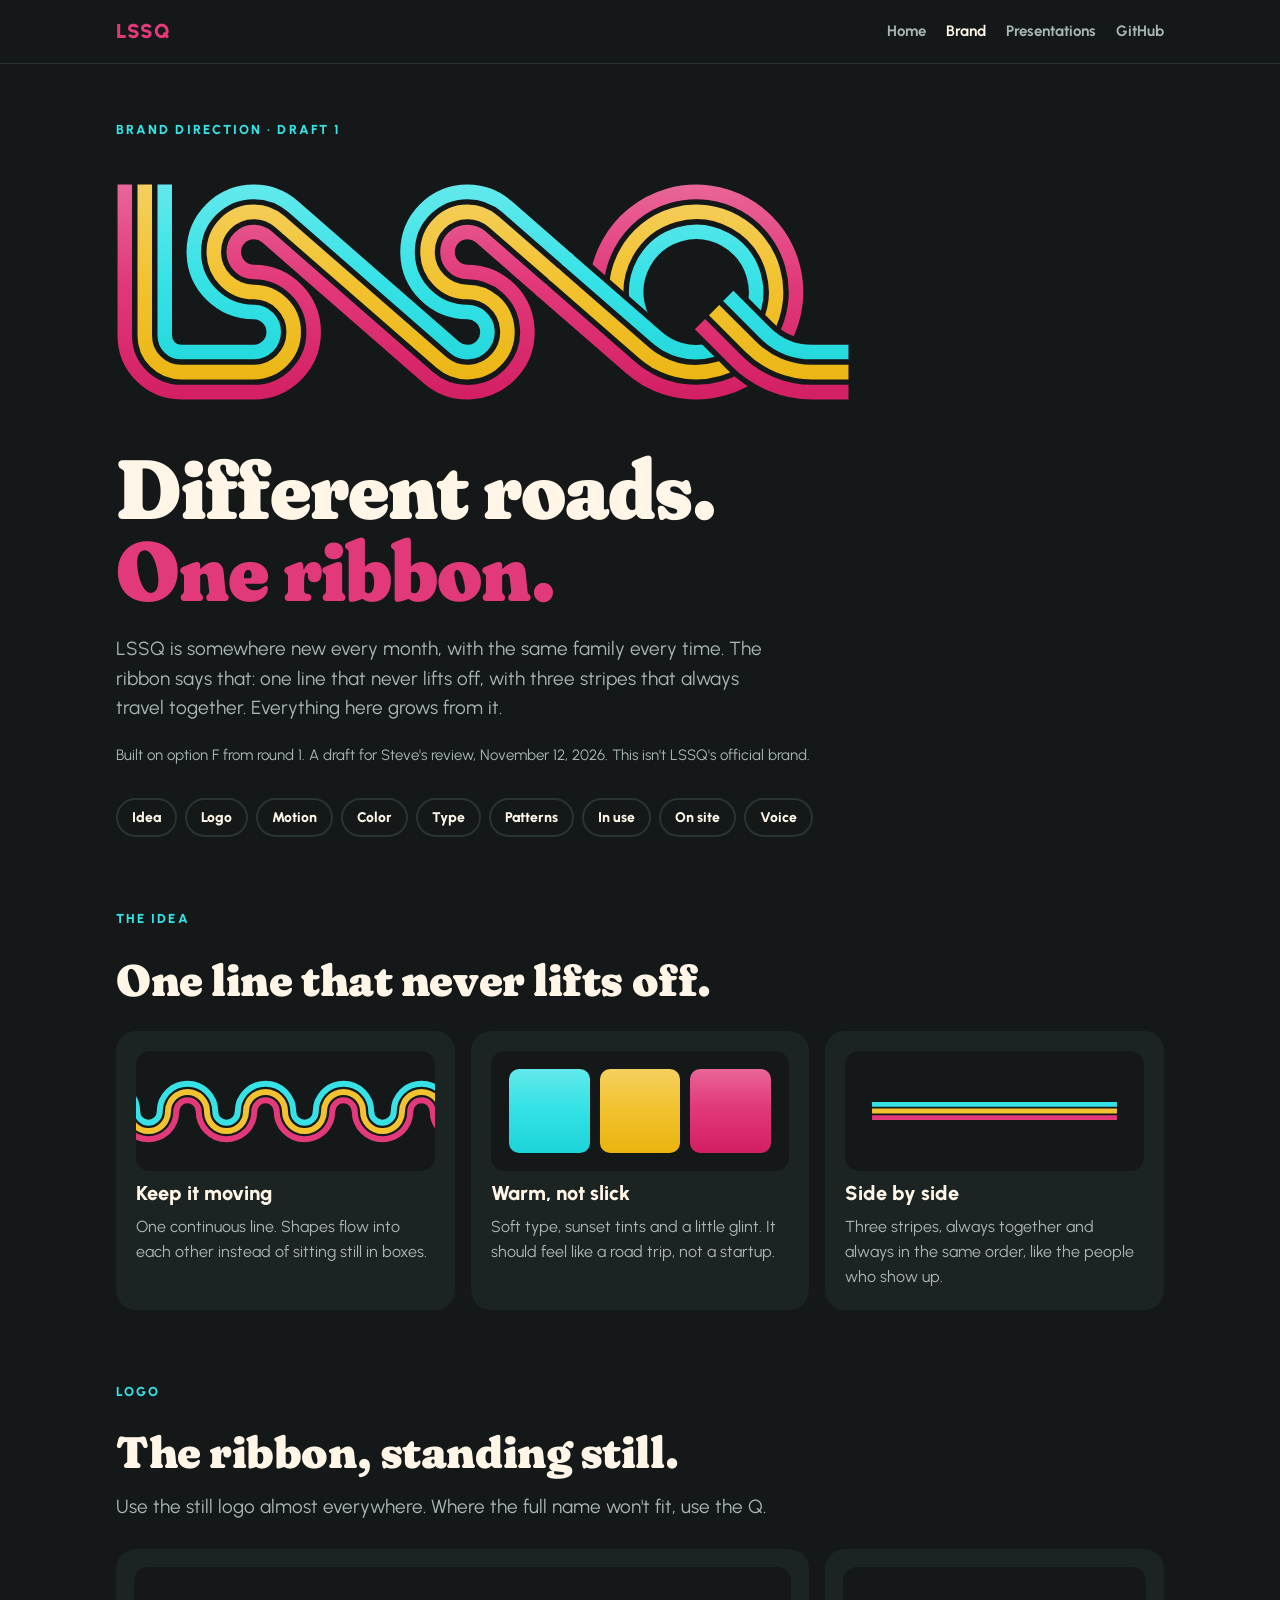
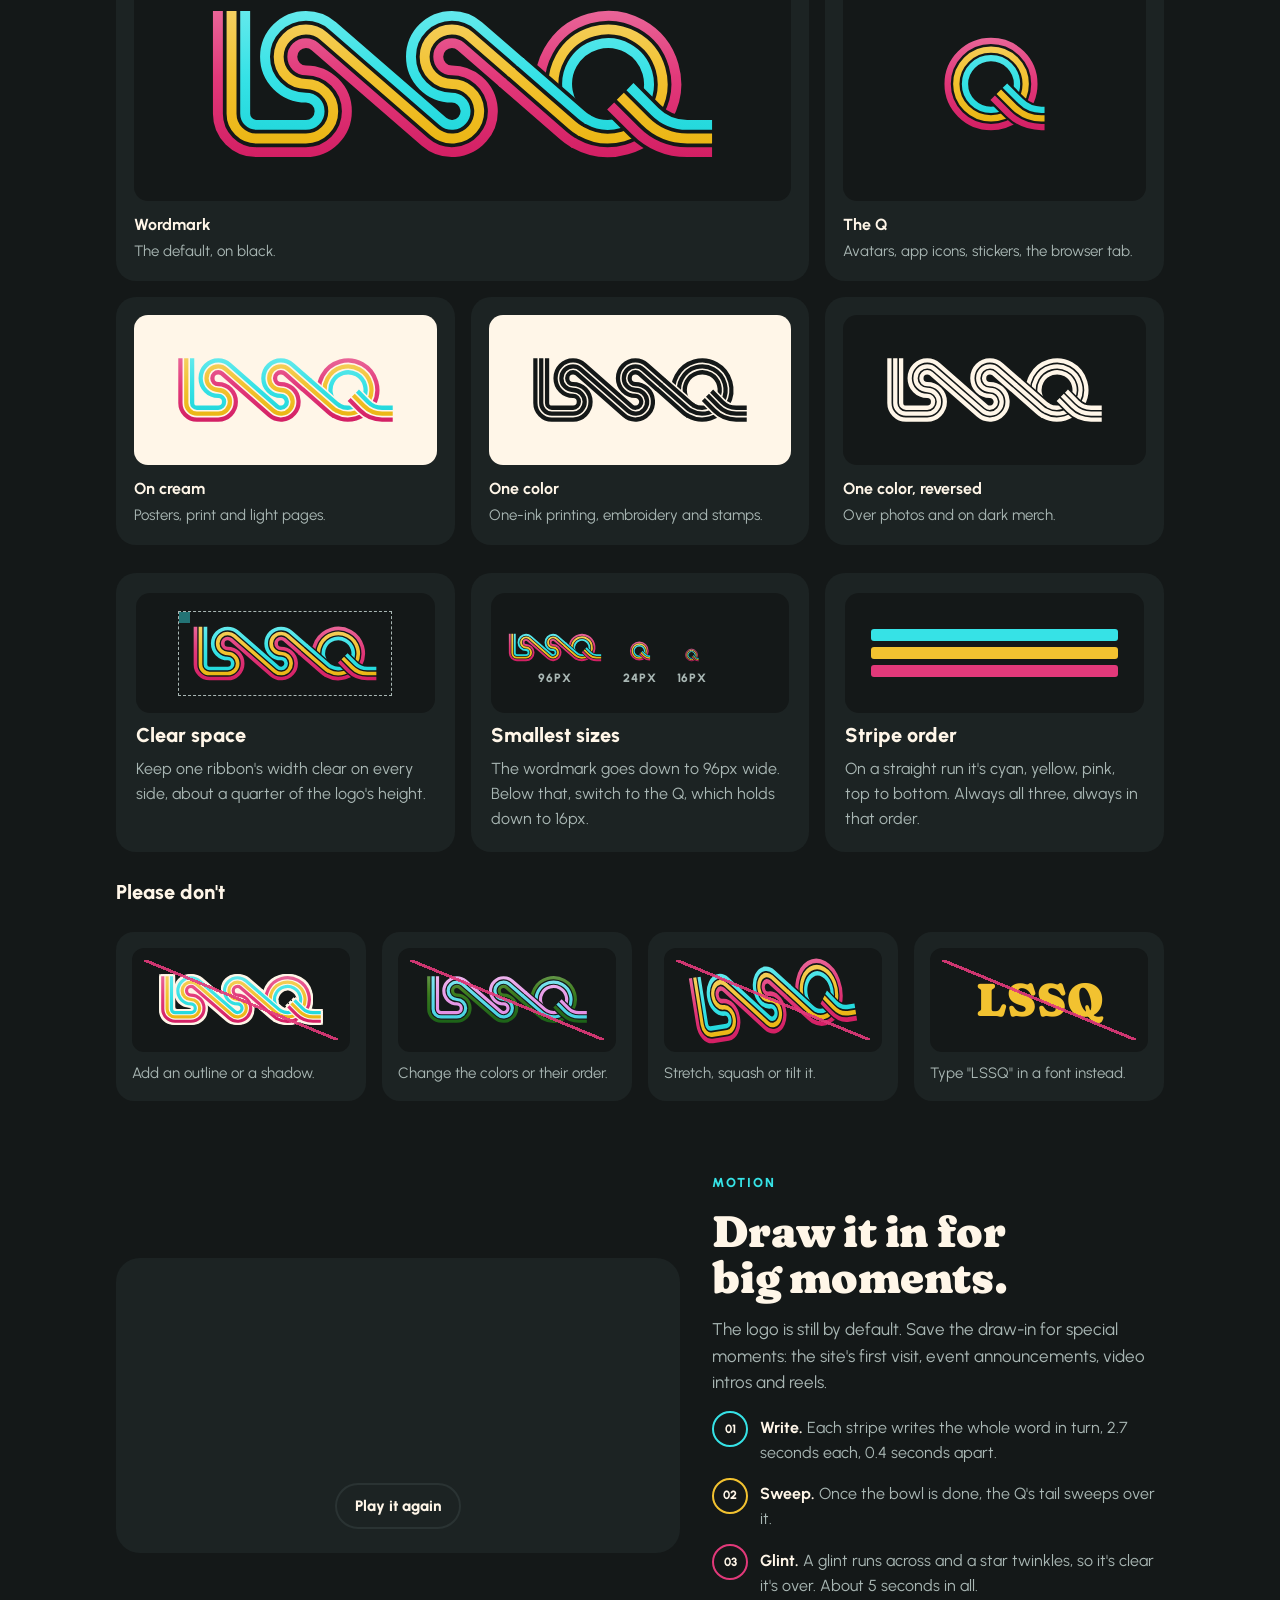
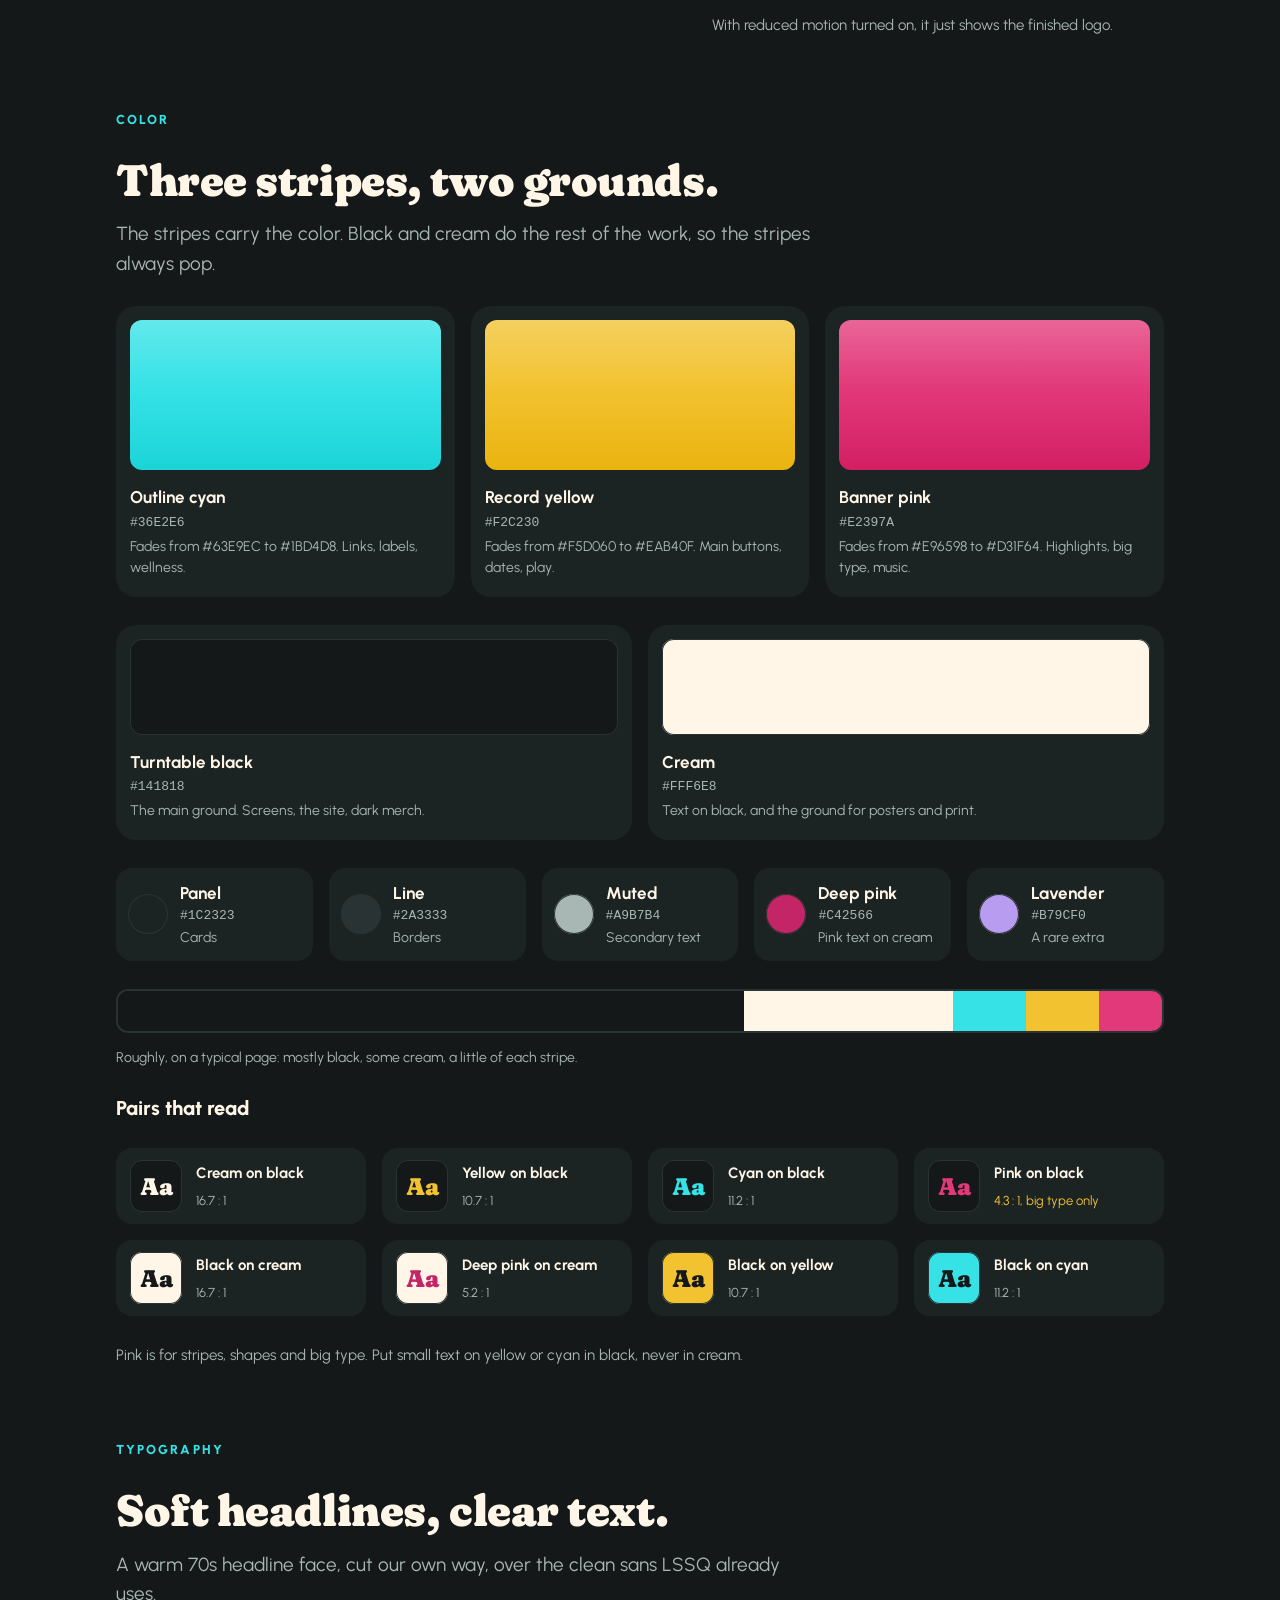
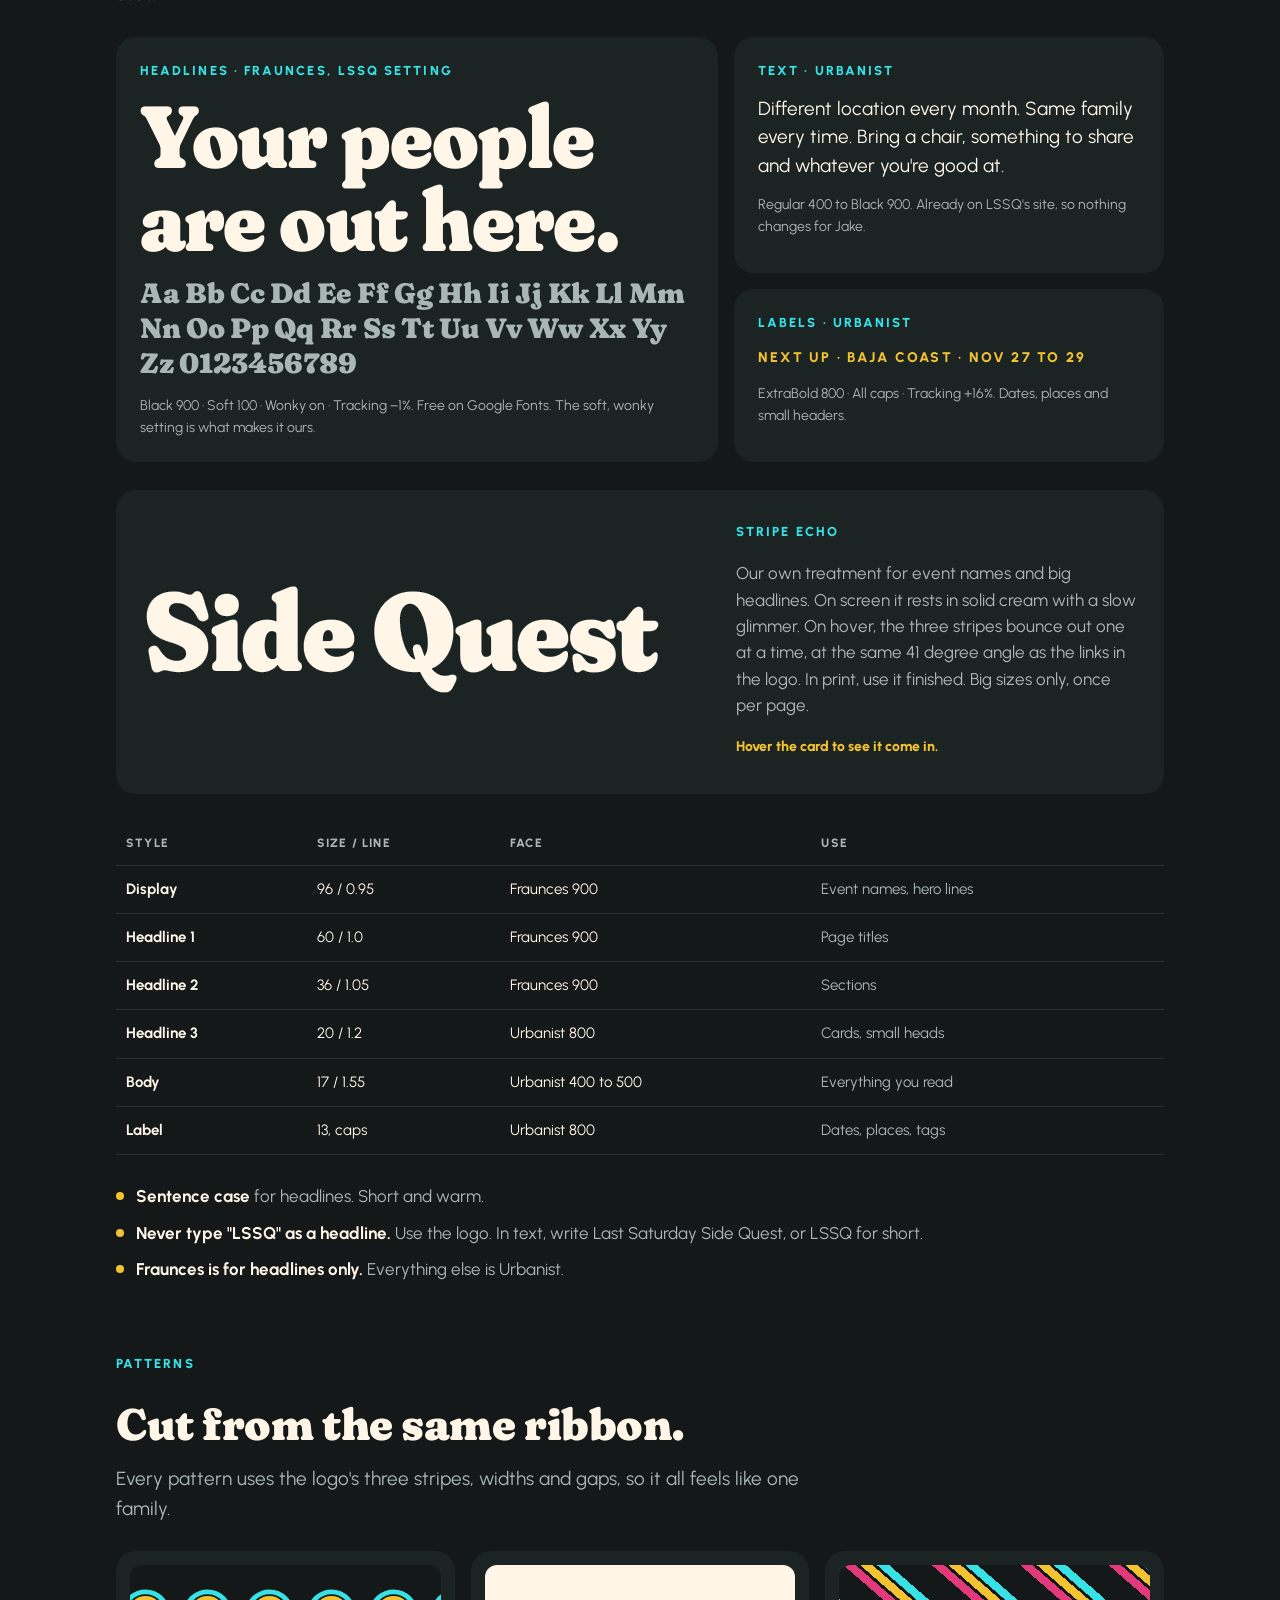
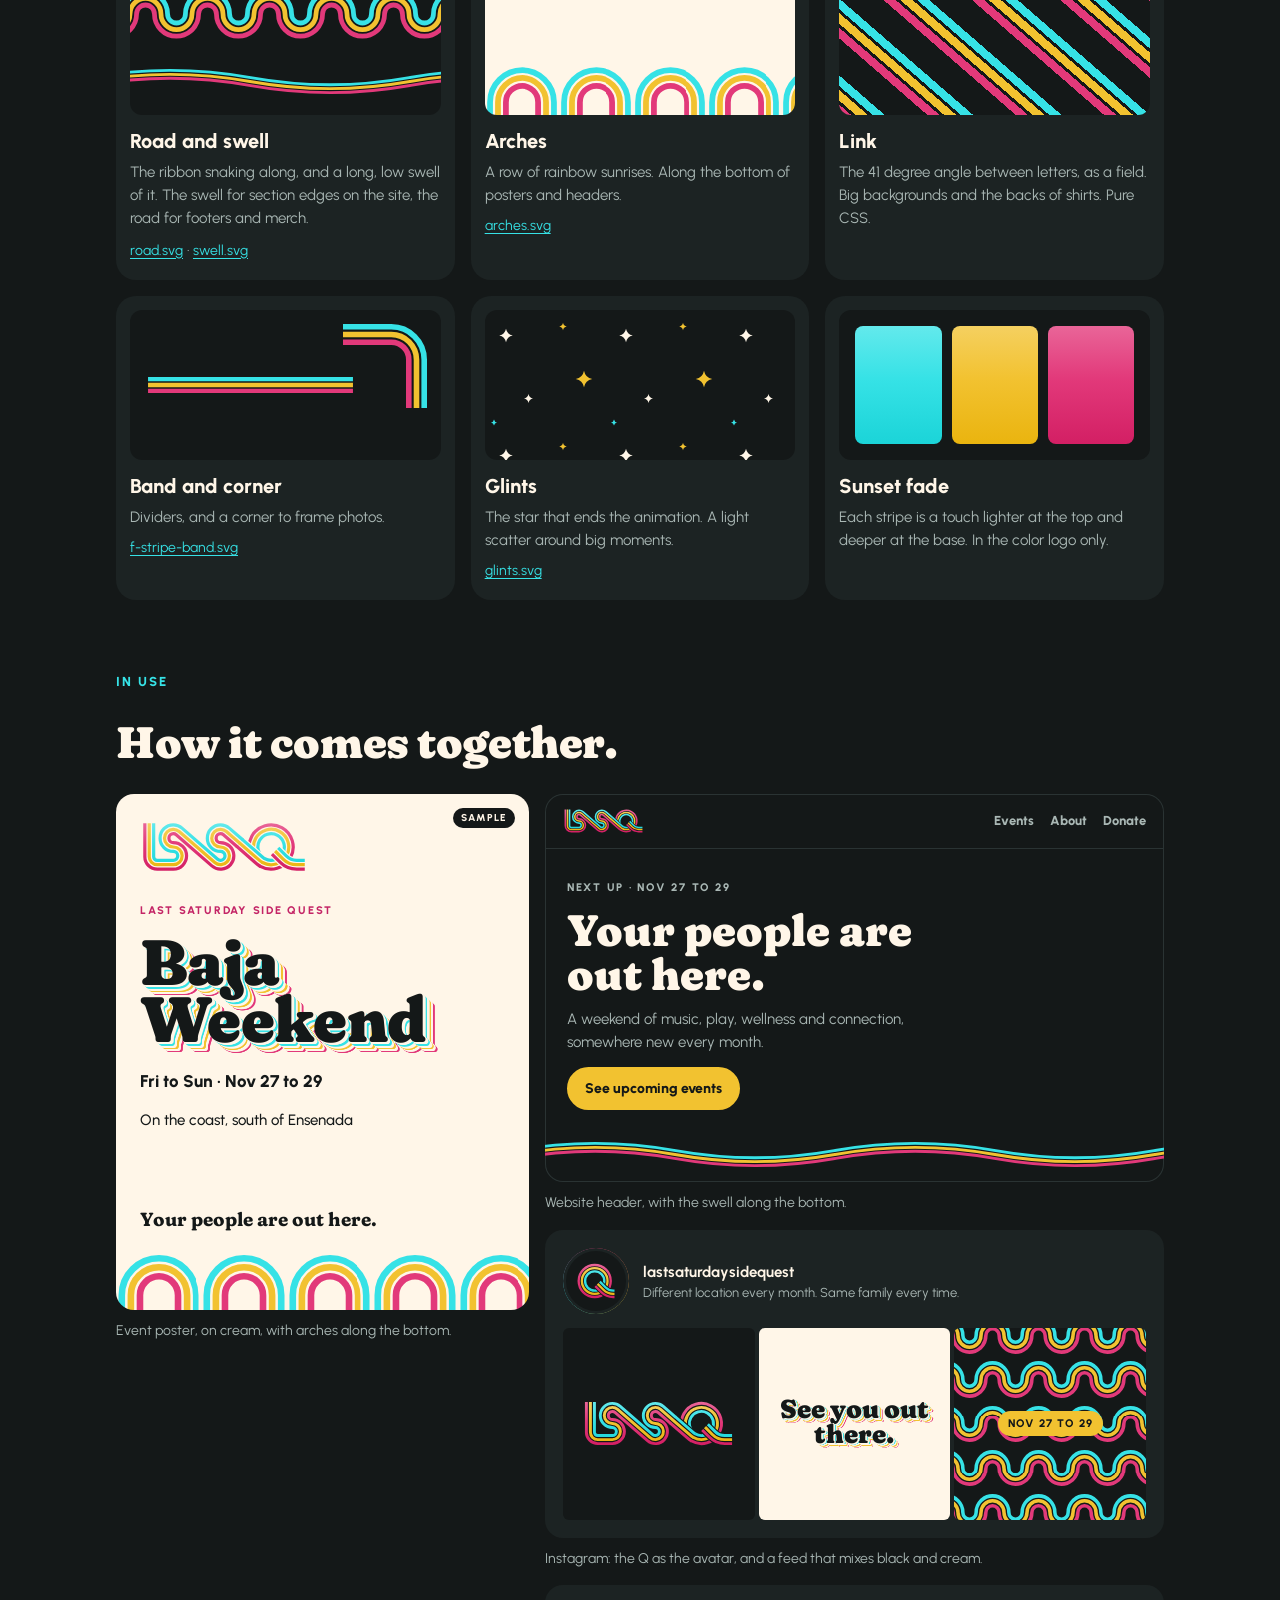
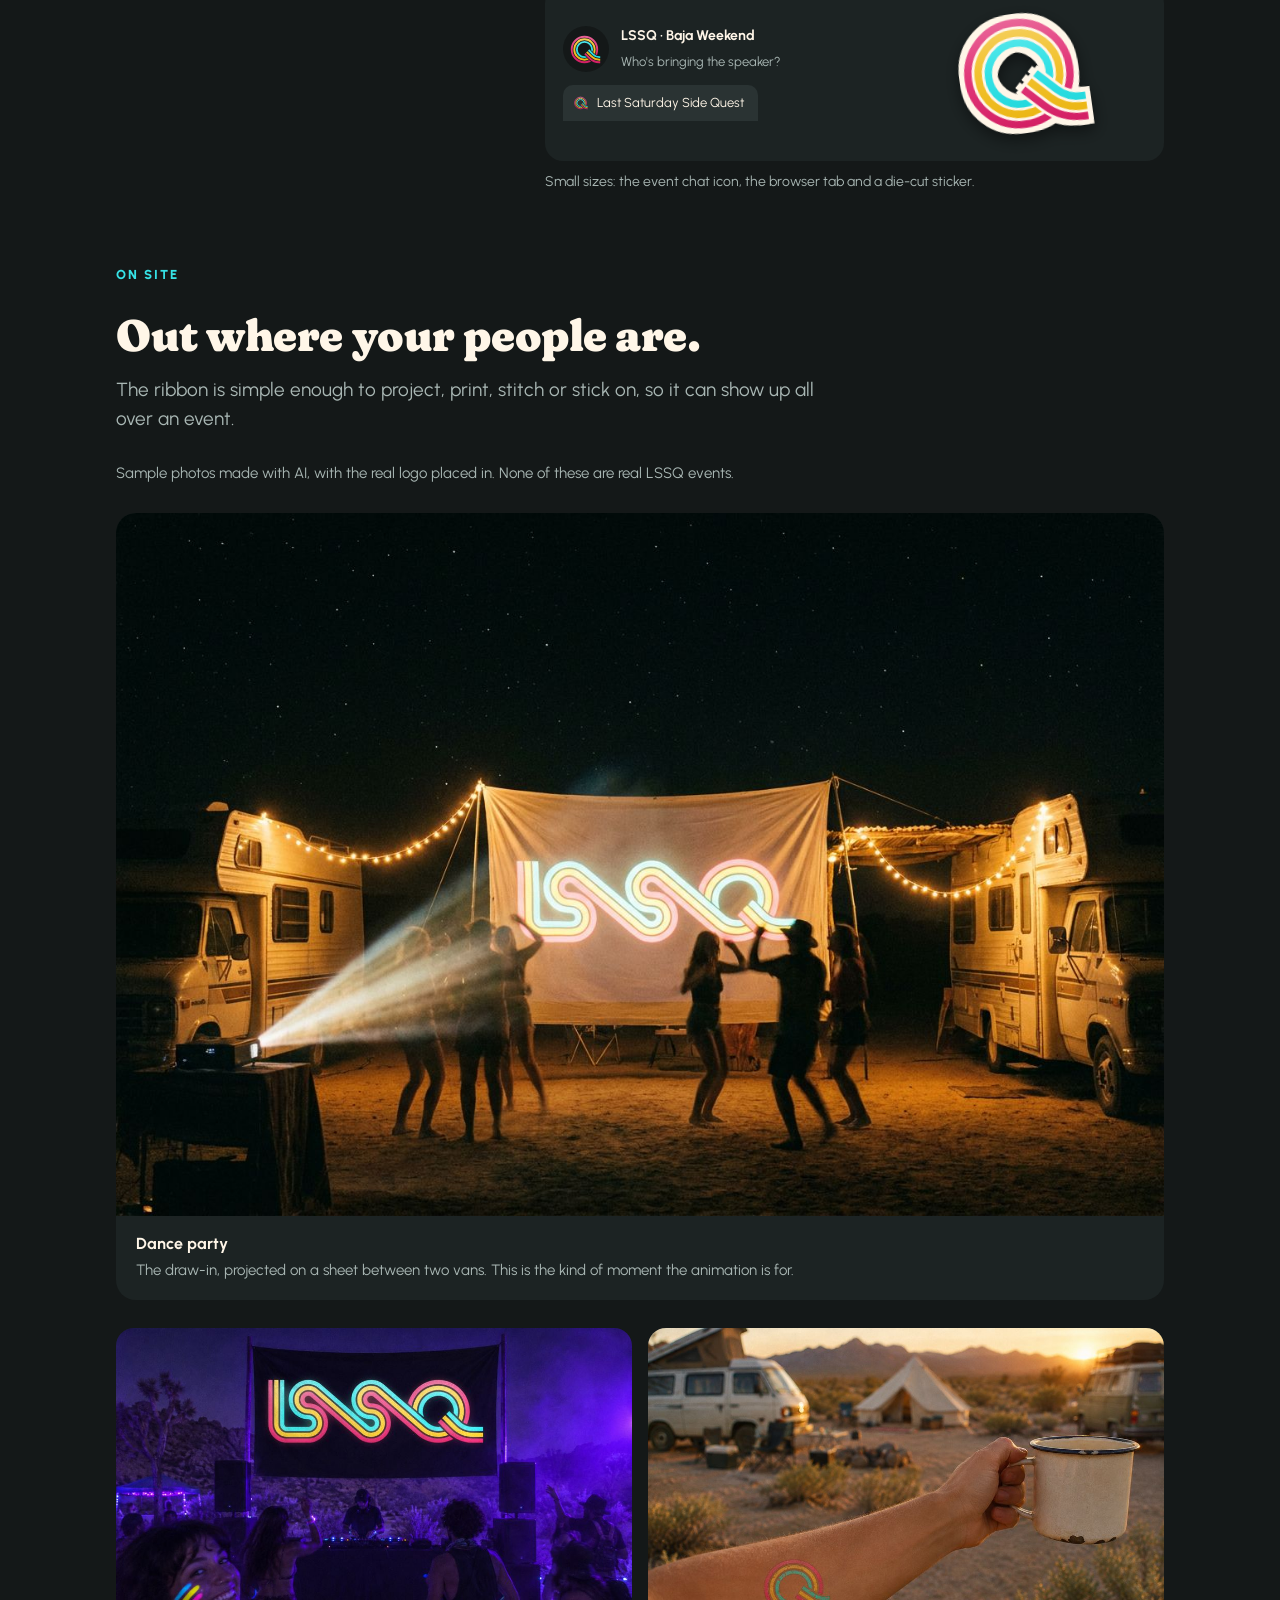
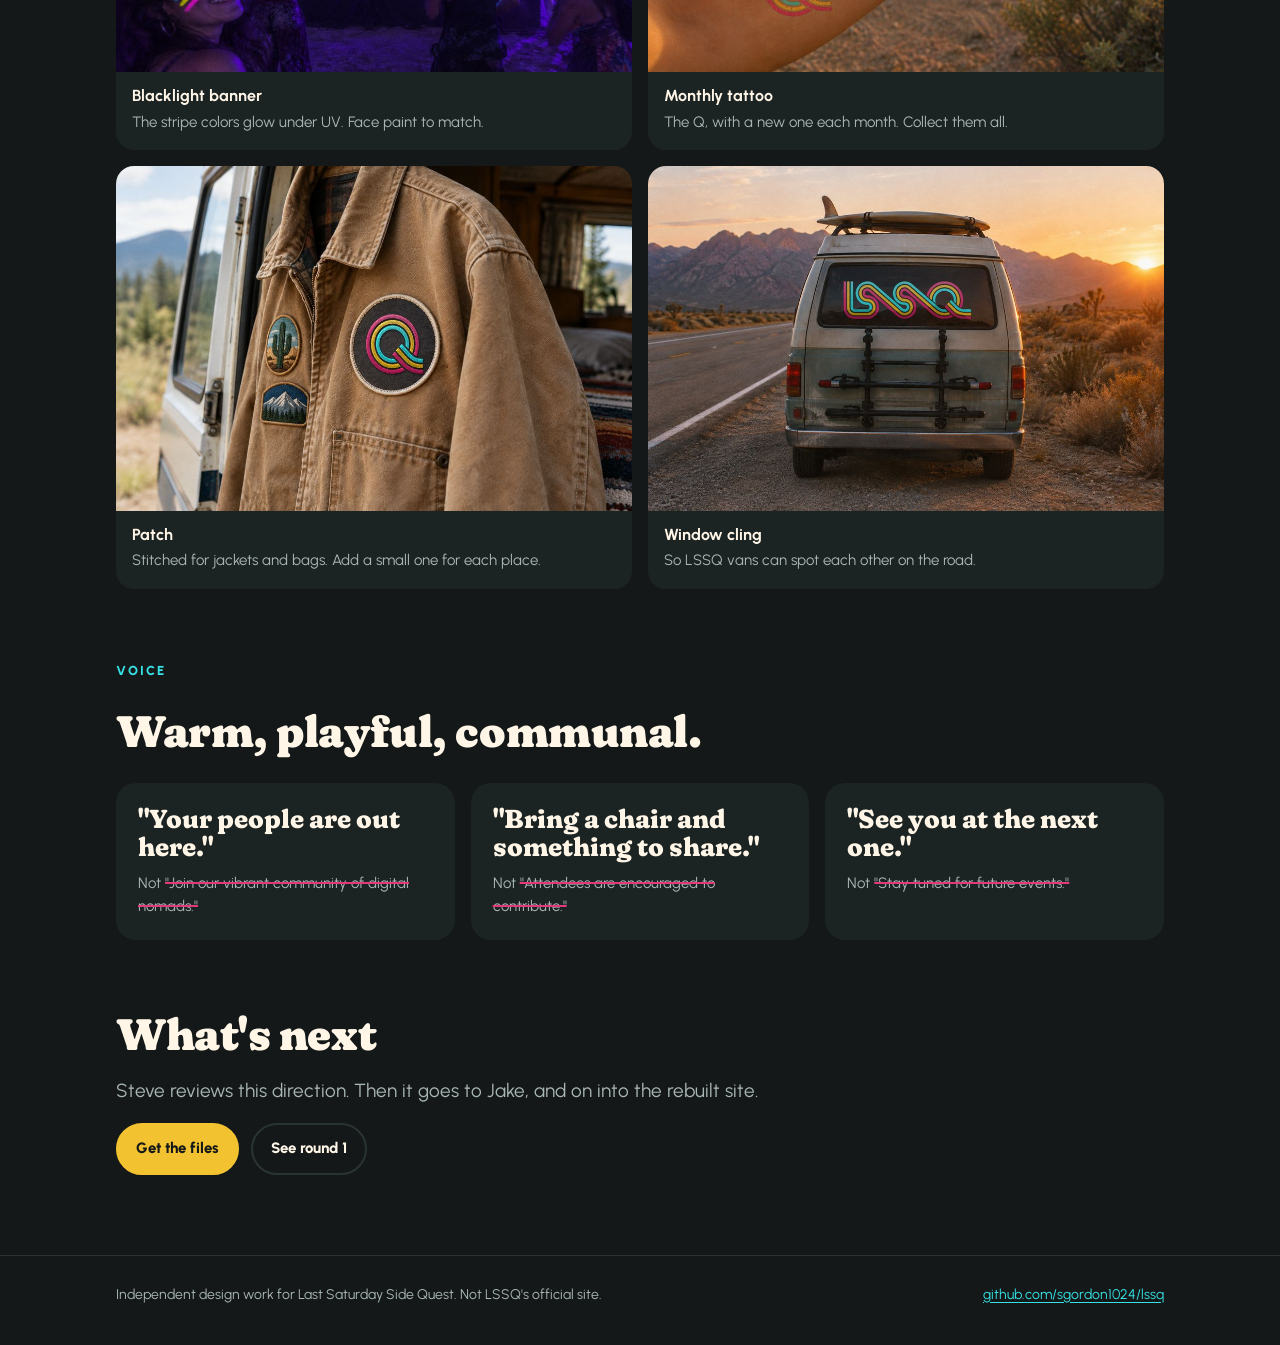
==== commit e246a004: "Give the stripe echo wider ink gaps, and note round 2 of the home page notes Co-Authored-By: Claude " ====
--- a/brand/index.html
+++ b/brand/index.html
@@ -28,7 +28,7 @@
 
 /* The stripe echo: the three stripes trail behind the letters at the ribbon's
    41 degree link angle, with gaps in the ground color. */
-.echo { text-shadow: 0.005em 0.004em 0 var(--echo-gap), 0.009em 0.008em 0 var(--echo-gap), 0.014em 0.012em 0 var(--echo-gap), 0.018em 0.016em 0 var(--echo-gap), 0.023em 0.020em 0 var(--cyan), 0.028em 0.024em 0 var(--cyan), 0.032em 0.028em 0 var(--cyan), 0.037em 0.032em 0 var(--cyan), 0.042em 0.036em 0 var(--cyan), 0.046em 0.040em 0 var(--cyan), 0.051em 0.044em 0 var(--cyan), 0.055em 0.048em 0 var(--cyan), 0.061em 0.053em 0 var(--echo-gap), 0.066em 0.057em 0 var(--echo-gap), 0.070em 0.061em 0 var(--echo-gap), 0.075em 0.065em 0 var(--echo-gap), 0.080em 0.070em 0 var(--sun), 0.085em 0.073em 0 var(--sun), 0.089em 0.077em 0 var(--sun), 0.094em 0.081em 0 var(--sun), 0.098em 0.085em 0 var(--sun), 0.103em 0.089em 0 var(--sun), 0.107em 0.093em 0 var(--sun), 0.112em 0.097em 0 var(--sun), 0.118em 0.102em 0 var(--echo-gap), 0.122em 0.106em 0 var(--echo-gap), 0.127em 0.110em 0 var(--echo-gap), 0.131em 0.114em 0 var(--echo-gap), 0.137em 0.119em 0 var(--pink), 0.141em 0.123em 0 var(--pink), 0.146em 0.127em 0 var(--pink), 0.150em 0.131em 0 var(--pink), 0.155em 0.134em 0 var(--pink), 0.159em 0.138em 0 var(--pink), 0.164em 0.142em 0 var(--pink), 0.168em 0.146em 0 var(--pink); }
+.echo { text-shadow: 0.004em 0.004em 0 var(--echo-gap), 0.009em 0.008em 0 var(--echo-gap), 0.013em 0.012em 0 var(--echo-gap), 0.018em 0.015em 0 var(--echo-gap), 0.022em 0.019em 0 var(--echo-gap), 0.027em 0.023em 0 var(--echo-gap), 0.031em 0.027em 0 var(--echo-gap), 0.036em 0.031em 0 var(--echo-gap), 0.040em 0.035em 0 var(--echo-gap), 0.044em 0.039em 0 var(--cyan), 0.049em 0.042em 0 var(--cyan), 0.053em 0.046em 0 var(--cyan), 0.057em 0.050em 0 var(--cyan), 0.062em 0.054em 0 var(--cyan), 0.066em 0.057em 0 var(--cyan), 0.070em 0.061em 0 var(--echo-gap), 0.075em 0.065em 0 var(--echo-gap), 0.079em 0.069em 0 var(--echo-gap), 0.083em 0.072em 0 var(--echo-gap), 0.087em 0.076em 0 var(--echo-gap), 0.091em 0.080em 0 var(--echo-gap), 0.096em 0.083em 0 var(--echo-gap), 0.100em 0.087em 0 var(--echo-gap), 0.104em 0.091em 0 var(--sun), 0.109em 0.095em 0 var(--sun), 0.113em 0.098em 0 var(--sun), 0.117em 0.102em 0 var(--sun), 0.122em 0.106em 0 var(--sun), 0.126em 0.110em 0 var(--sun), 0.130em 0.113em 0 var(--echo-gap), 0.135em 0.117em 0 var(--echo-gap), 0.139em 0.121em 0 var(--echo-gap), 0.143em 0.124em 0 var(--echo-gap), 0.147em 0.128em 0 var(--echo-gap), 0.151em 0.132em 0 var(--echo-gap), 0.156em 0.136em 0 var(--echo-gap), 0.160em 0.139em 0 var(--echo-gap), 0.164em 0.143em 0 var(--pink), 0.169em 0.147em 0 var(--pink), 0.173em 0.151em 0 var(--pink), 0.177em 0.154em 0 var(--pink), 0.182em 0.158em 0 var(--pink), 0.186em 0.162em 0 var(--pink); }
 .on-cream { --echo-gap: var(--cream); }
 
 /* Hero */
@@ -137,7 +137,7 @@
 @property --e1 { syntax: "<number>"; inherits: false; initial-value: 0; }
 @property --e2 { syntax: "<number>"; inherits: false; initial-value: 0; }
 @property --e3 { syntax: "<number>"; inherits: false; initial-value: 0; }
-.echo-demo { position: relative; --e1: 0; --e2: 0; --e3: 0; text-shadow: calc(var(--e1) * 0.005em) calc(var(--e1) * 0.004em) 0 var(--echo-gap), calc(var(--e1) * 0.009em) calc(var(--e1) * 0.008em) 0 var(--echo-gap), calc(var(--e1) * 0.014em) calc(var(--e1) * 0.012em) 0 var(--echo-gap), calc(var(--e1) * 0.018em) calc(var(--e1) * 0.016em) 0 var(--echo-gap), calc(var(--e1) * 0.023em) calc(var(--e1) * 0.020em) 0 var(--cyan), calc(var(--e1) * 0.028em) calc(var(--e1) * 0.024em) 0 var(--cyan), calc(var(--e1) * 0.032em) calc(var(--e1) * 0.028em) 0 var(--cyan), calc(var(--e1) * 0.037em) calc(var(--e1) * 0.032em) 0 var(--cyan), calc(var(--e1) * 0.042em) calc(var(--e1) * 0.036em) 0 var(--cyan), calc(var(--e1) * 0.046em) calc(var(--e1) * 0.040em) 0 var(--cyan), calc(var(--e1) * 0.051em) calc(var(--e1) * 0.044em) 0 var(--cyan), calc(var(--e1) * 0.055em) calc(var(--e1) * 0.048em) 0 var(--cyan), calc(var(--e2) * 0.061em) calc(var(--e2) * 0.053em) 0 var(--echo-gap), calc(var(--e2) * 0.066em) calc(var(--e2) * 0.057em) 0 var(--echo-gap), calc(var(--e2) * 0.070em) calc(var(--e2) * 0.061em) 0 var(--echo-gap), calc(var(--e2) * 0.075em) calc(var(--e2) * 0.065em) 0 var(--echo-gap), calc(var(--e2) * 0.080em) calc(var(--e2) * 0.070em) 0 var(--sun), calc(var(--e2) * 0.085em) calc(var(--e2) * 0.073em) 0 var(--sun), calc(var(--e2) * 0.089em) calc(var(--e2) * 0.077em) 0 var(--sun), calc(var(--e2) * 0.094em) calc(var(--e2) * 0.081em) 0 var(--sun), calc(var(--e2) * 0.098em) calc(var(--e2) * 0.085em) 0 var(--sun), calc(var(--e2) * 0.103em) calc(var(--e2) * 0.089em) 0 var(--sun), calc(var(--e2) * 0.107em) calc(var(--e2) * 0.093em) 0 var(--sun), calc(var(--e2) * 0.112em) calc(var(--e2) * 0.097em) 0 var(--sun), calc(var(--e3) * 0.118em) calc(var(--e3) * 0.102em) 0 var(--echo-gap), calc(var(--e3) * 0.122em) calc(var(--e3) * 0.106em) 0 var(--echo-gap), calc(var(--e3) * 0.127em) calc(var(--e3) * 0.110em) 0 var(--echo-gap), calc(var(--e3) * 0.131em) calc(var(--e3) * 0.114em) 0 var(--echo-gap), calc(var(--e3) * 0.137em) calc(var(--e3) * 0.119em) 0 var(--pink), calc(var(--e3) * 0.141em) calc(var(--e3) * 0.123em) 0 var(--pink), calc(var(--e3) * 0.146em) calc(var(--e3) * 0.127em) 0 var(--pink), calc(var(--e3) * 0.150em) calc(var(--e3) * 0.131em) 0 var(--pink), calc(var(--e3) * 0.155em) calc(var(--e3) * 0.134em) 0 var(--pink), calc(var(--e3) * 0.159em) calc(var(--e3) * 0.138em) 0 var(--pink), calc(var(--e3) * 0.164em) calc(var(--e3) * 0.142em) 0 var(--pink), calc(var(--e3) * 0.168em) calc(var(--e3) * 0.146em) 0 var(--pink); transition: --e3 .2s ease-in, --e2 .2s ease-in .05s, --e1 .2s ease-in .1s, transform .3s ease-in .05s; }
+.echo-demo { position: relative; --e1: 0; --e2: 0; --e3: 0; text-shadow: calc(var(--e1) * 0.004em) calc(var(--e1) * 0.004em) 0 var(--echo-gap), calc(var(--e1) * 0.009em) calc(var(--e1) * 0.008em) 0 var(--echo-gap), calc(var(--e1) * 0.013em) calc(var(--e1) * 0.012em) 0 var(--echo-gap), calc(var(--e1) * 0.018em) calc(var(--e1) * 0.015em) 0 var(--echo-gap), calc(var(--e1) * 0.022em) calc(var(--e1) * 0.019em) 0 var(--echo-gap), calc(var(--e1) * 0.027em) calc(var(--e1) * 0.023em) 0 var(--echo-gap), calc(var(--e1) * 0.031em) calc(var(--e1) * 0.027em) 0 var(--echo-gap), calc(var(--e1) * 0.036em) calc(var(--e1) * 0.031em) 0 var(--echo-gap), calc(var(--e1) * 0.040em) calc(var(--e1) * 0.035em) 0 var(--echo-gap), calc(var(--e1) * 0.044em) calc(var(--e1) * 0.039em) 0 var(--cyan), calc(var(--e1) * 0.049em) calc(var(--e1) * 0.042em) 0 var(--cyan), calc(var(--e1) * 0.053em) calc(var(--e1) * 0.046em) 0 var(--cyan), calc(var(--e1) * 0.057em) calc(var(--e1) * 0.050em) 0 var(--cyan), calc(var(--e1) * 0.062em) calc(var(--e1) * 0.054em) 0 var(--cyan), calc(var(--e1) * 0.066em) calc(var(--e1) * 0.057em) 0 var(--cyan), calc(var(--e2) * 0.070em) calc(var(--e2) * 0.061em) 0 var(--echo-gap), calc(var(--e2) * 0.075em) calc(var(--e2) * 0.065em) 0 var(--echo-gap), calc(var(--e2) * 0.079em) calc(var(--e2) * 0.069em) 0 var(--echo-gap), calc(var(--e2) * 0.083em) calc(var(--e2) * 0.072em) 0 var(--echo-gap), calc(var(--e2) * 0.087em) calc(var(--e2) * 0.076em) 0 var(--echo-gap), calc(var(--e2) * 0.091em) calc(var(--e2) * 0.080em) 0 var(--echo-gap), calc(var(--e2) * 0.096em) calc(var(--e2) * 0.083em) 0 var(--echo-gap), calc(var(--e2) * 0.100em) calc(var(--e2) * 0.087em) 0 var(--echo-gap), calc(var(--e2) * 0.104em) calc(var(--e2) * 0.091em) 0 var(--sun), calc(var(--e2) * 0.109em) calc(var(--e2) * 0.095em) 0 var(--sun), calc(var(--e2) * 0.113em) calc(var(--e2) * 0.098em) 0 var(--sun), calc(var(--e2) * 0.117em) calc(var(--e2) * 0.102em) 0 var(--sun), calc(var(--e2) * 0.122em) calc(var(--e2) * 0.106em) 0 var(--sun), calc(var(--e2) * 0.126em) calc(var(--e2) * 0.110em) 0 var(--sun), calc(var(--e3) * 0.130em) calc(var(--e3) * 0.113em) 0 var(--echo-gap), calc(var(--e3) * 0.135em) calc(var(--e3) * 0.117em) 0 var(--echo-gap), calc(var(--e3) * 0.139em) calc(var(--e3) * 0.121em) 0 var(--echo-gap), calc(var(--e3) * 0.143em) calc(var(--e3) * 0.124em) 0 var(--echo-gap), calc(var(--e3) * 0.147em) calc(var(--e3) * 0.128em) 0 var(--echo-gap), calc(var(--e3) * 0.151em) calc(var(--e3) * 0.132em) 0 var(--echo-gap), calc(var(--e3) * 0.156em) calc(var(--e3) * 0.136em) 0 var(--echo-gap), calc(var(--e3) * 0.160em) calc(var(--e3) * 0.139em) 0 var(--echo-gap), calc(var(--e3) * 0.164em) calc(var(--e3) * 0.143em) 0 var(--pink), calc(var(--e3) * 0.169em) calc(var(--e3) * 0.147em) 0 var(--pink), calc(var(--e3) * 0.173em) calc(var(--e3) * 0.151em) 0 var(--pink), calc(var(--e3) * 0.177em) calc(var(--e3) * 0.154em) 0 var(--pink), calc(var(--e3) * 0.182em) calc(var(--e3) * 0.158em) 0 var(--pink), calc(var(--e3) * 0.186em) calc(var(--e3) * 0.162em) 0 var(--pink); transition: --e3 .2s ease-in, --e2 .2s ease-in .05s, --e1 .2s ease-in .1s, transform .3s ease-in .05s; }
 .echo-demo::after { content: attr(data-text); content: attr(data-text) / ""; position: absolute; inset: 0; color: transparent; text-shadow: none; background: linear-gradient(115deg, transparent 45.5%, rgba(54, 226, 230, .85) 47.2%, rgba(242, 194, 48, .85) 48.6%, rgba(226, 57, 122, .85) 50%, transparent 51.7%) no-repeat; background-size: 300% 100%; -webkit-background-clip: text; background-clip: text; animation: echo-glimmer 3.8s ease-in-out infinite; transition: opacity .15s; pointer-events: none; }
 @keyframes echo-glimmer { 0% { background-position: 100% 0; } 40%, 100% { background-position: 0 0; } }
 .echo-block:hover .echo-demo, .echo-block:focus-visible .echo-demo, .echo-block.on .echo-demo {
